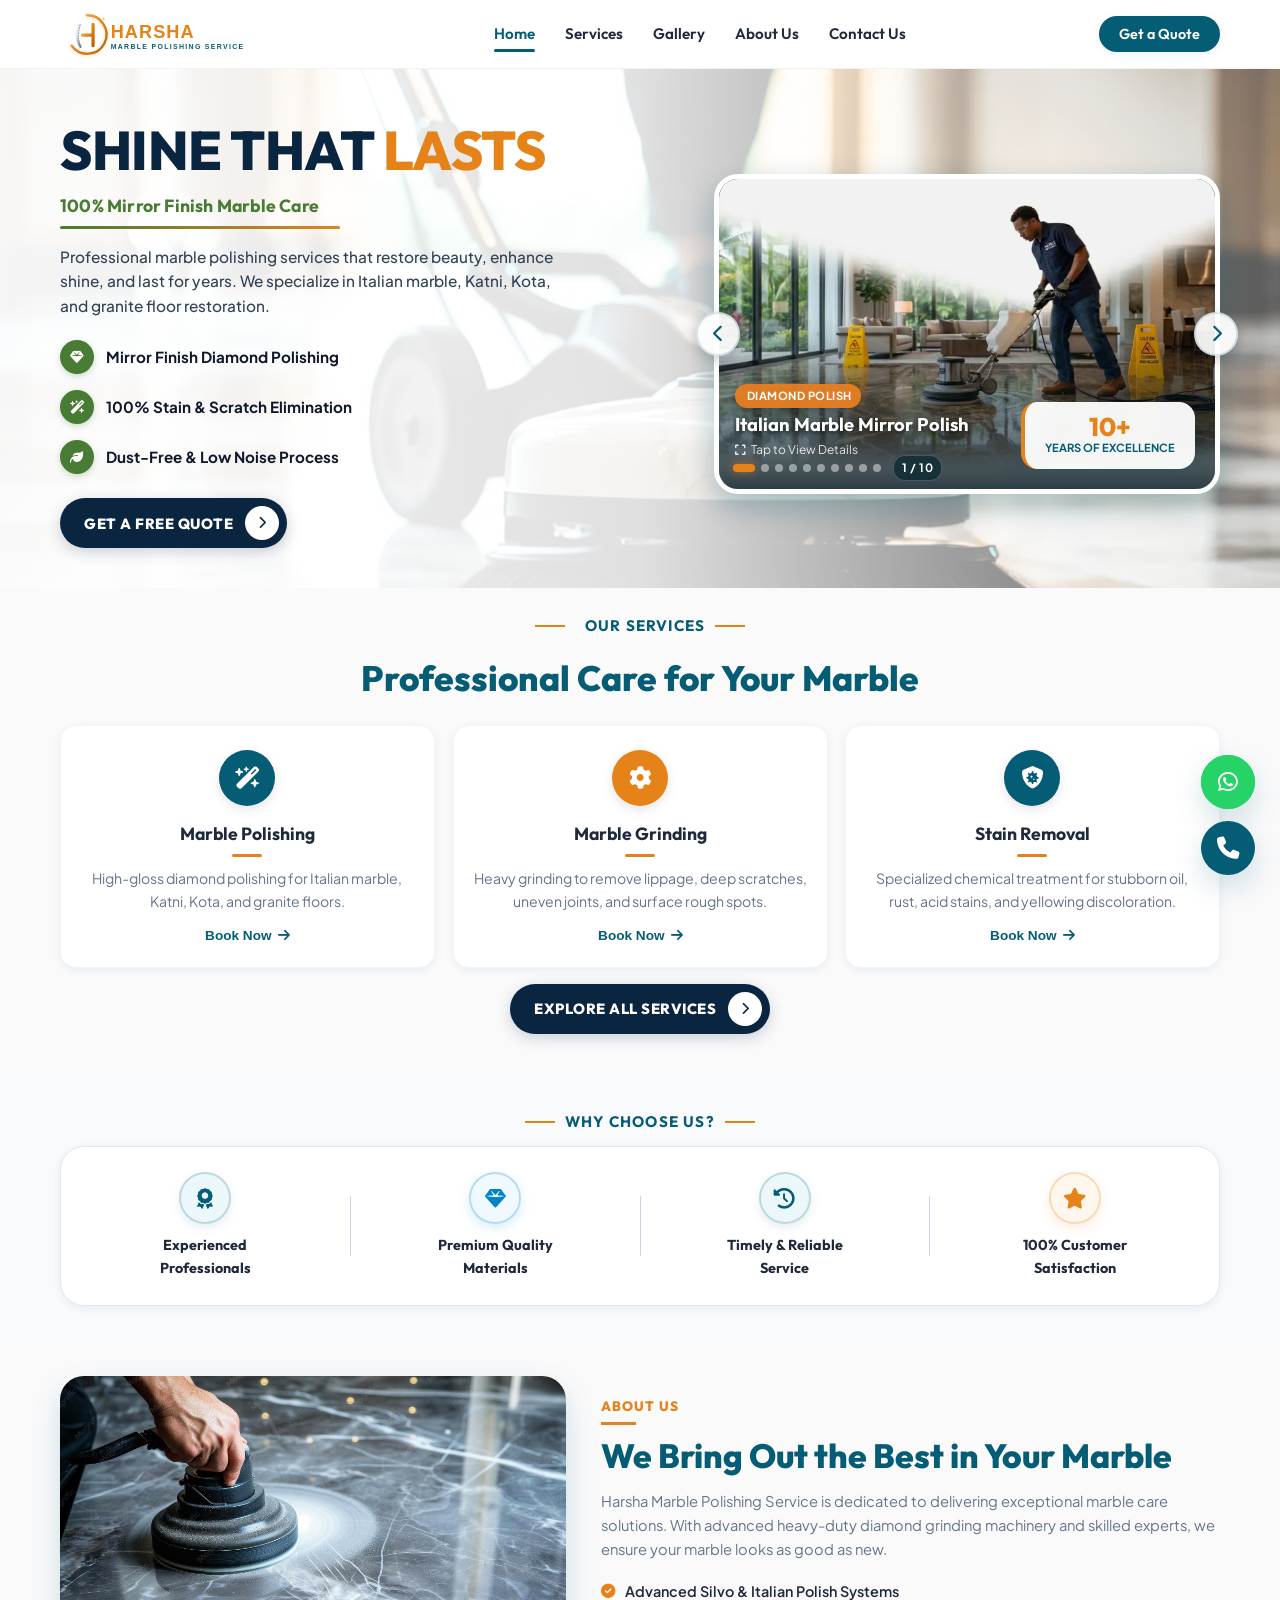
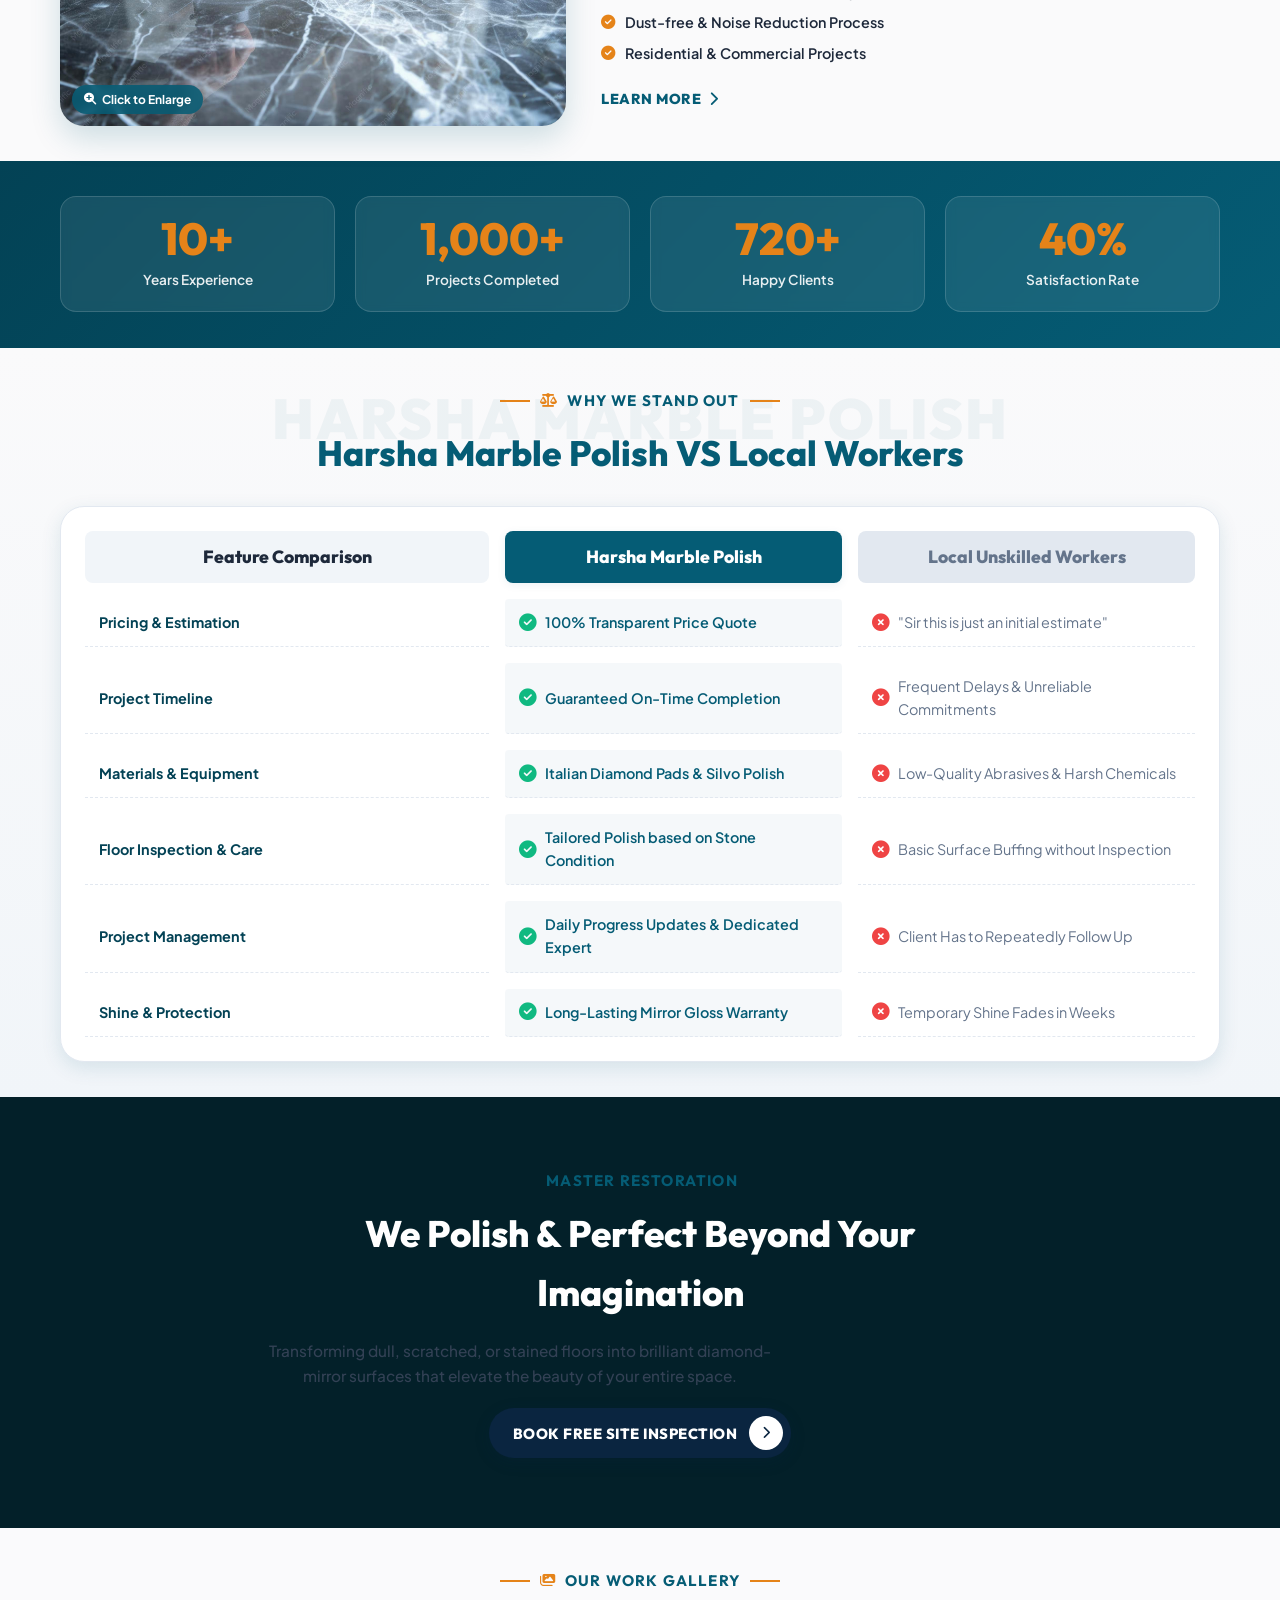
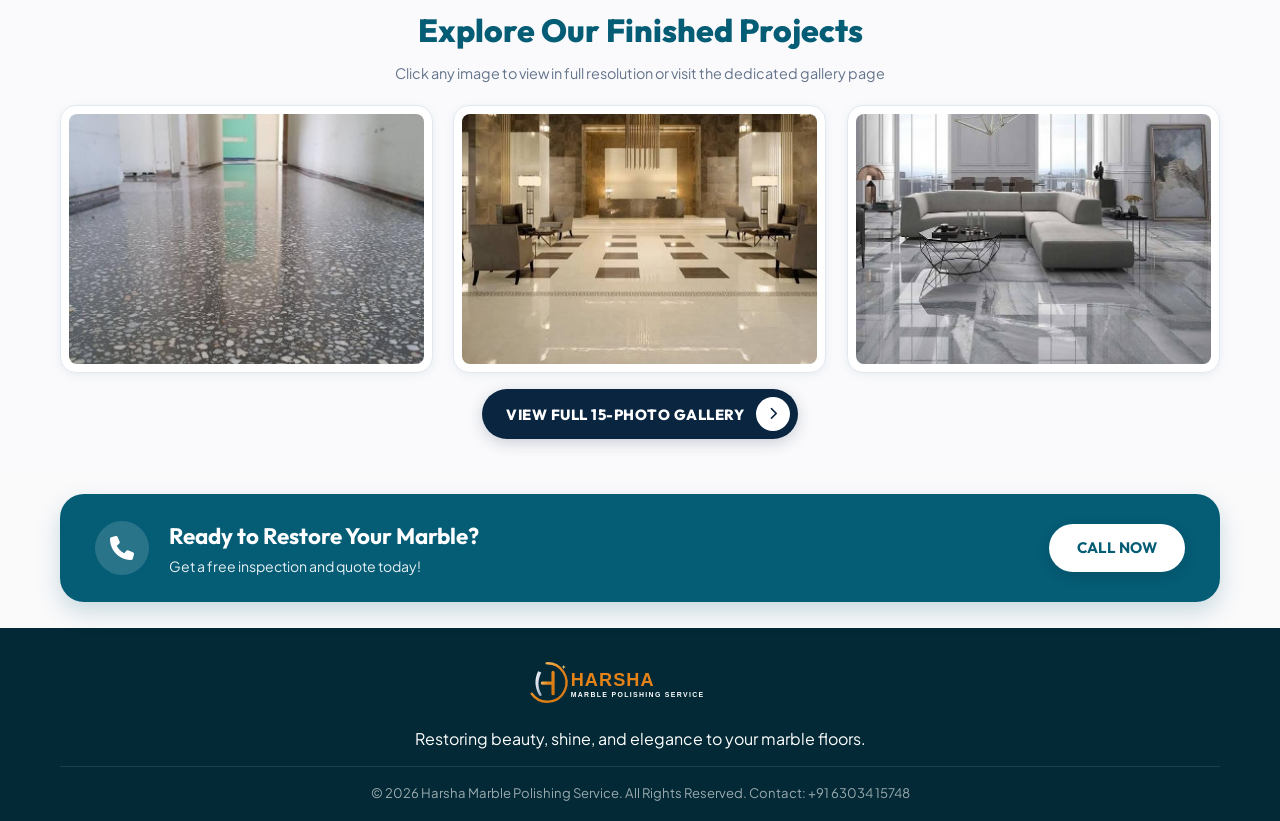
==== index.html @ c113c6cb "Update hero section background with bright luxury marble interior without dark shadows and push mobi" ====
<!DOCTYPE html>
<html lang="en">
<head>
    <meta charset="UTF-8">
    <meta name="viewport" content="width=device-width, initial-scale=1.0">
    <title>Harsha Marble Polishing Service | Premium Floor Restoration</title>
    <meta name="description" content="Professional marble polishing, grinding, stain removal, and floor restoration services. Restore beauty, enhance shine, and last for years. Call +91 63034 15748.">
    
    <!-- Google Fonts -->
    <link rel="preconnect" href="https://fonts.googleapis.com">
    <link rel="preconnect" href="https://fonts.gstatic.com" crossorigin>
    <link href="https://fonts.googleapis.com/css2?family=Outfit:wght@300;400;500;600;700;800&family=Plus+Jakarta+Sans:wght@400;500;600;700&display=swap" rel="stylesheet">
    
    <!-- FontAwesome Icons -->
    <link rel="stylesheet" href="https://cdnjs.cloudflare.com/ajax/libs/font-awesome/6.4.0/css/all.min.css">
    
    <!-- Custom CSS -->
    <link rel="stylesheet" href="style.css">
</head>
<body>

    <!-- TOP HEADER WITH LOGO -->
    <header class="site-header" id="siteHeader">
        <div class="container header-container">
            <!-- Brand Logo -->
            <a href="index.html" class="brand-logo-img-wrapper">
                <img src="images/brand-logo.svg" alt="Harsha Marble Polishing Service Logo" class="header-logo-img">
            </a>

            <!-- Desktop Navigation -->
            <nav class="desktop-nav">
                <a href="index.html" class="nav-link active">Home</a>
                <a href="services.html" class="nav-link">Services</a>
                <a href="gallery.html" class="nav-link">Gallery</a>
                <a href="about.html" class="nav-link">About Us</a>
                <a href="contact.html" class="nav-link">Contact Us</a>
            </nav>

            <!-- Action / Mobile Toggle -->
            <div class="header-actions">
                <button class="btn btn-quote-nav" onclick="openQuoteModal()">Get a Quote</button>
                <button class="mobile-menu-toggle" id="mobileMenuBtn" aria-label="Toggle navigation menu">
                    <i class="fa-solid fa-bars"></i>
                </button>
            </div>
        </div>
    </header>

    <!-- MOBILE NAVIGATION OVERLAY -->
    <div class="mobile-nav-overlay" id="mobileNavOverlay">
        <div class="mobile-nav-content">
            <button class="close-mobile-nav" id="closeMobileNav">&times;</button>
            <div class="mobile-logo">
                <img src="images/brand-logo.svg" alt="Harsha Marble Logo" class="mobile-logo-img">
            </div>
            <div class="mobile-links">
                <a href="index.html" class="mobile-link active" onclick="closeMobileMenu()">Home</a>
                <a href="services.html" class="mobile-link" onclick="closeMobileMenu()">Services</a>
                <a href="gallery.html" class="mobile-link" onclick="closeMobileMenu()">Gallery</a>
                <a href="about.html" class="mobile-link" onclick="closeMobileMenu()">About Us</a>
                <a href="contact.html" class="mobile-link" onclick="closeMobileMenu()">Contact Us</a>
            </div>
            <a href="tel:6303415748" class="btn btn-primary btn-block mt-4">
                <i class="fa-solid fa-phone"></i> Call +91 63034 15748
            </a>
        </div>
    </div>

    <!-- MAIN CONTENT -->
    <main>
        <!-- HERO SECTION WITH LUXURY BRIGHT MARBLE INTERIOR BACKGROUND -->
        <section class="hero-section" id="home">
            <div class="container hero-container">
                <div class="hero-content reveal-left">
                    <h1 class="hero-title">
                        <span class="hero-title-navy">SHINE THAT</span> <span class="text-highlight">LASTS</span>
                    </h1>
                    <div class="hero-subtitle-wrapper">
                        <span class="hero-subtitle-green">100% Mirror Finish Marble Care</span>
                        <div class="subtitle-line-green"></div>
                    </div>
                    <p class="hero-description">
                        Professional marble polishing services that restore beauty, enhance shine, and last for years. We specialize in Italian marble, Katni, Kota, and granite floor restoration.
                    </p>

                    <!-- Hero Feature Highlights with Green Circle Badges -->
                    <div class="hero-features-list">
                        <div class="hero-feature-item">
                            <div class="green-icon-badge">
                                <i class="fa-solid fa-gem"></i>
                            </div>
                            <span class="feature-text">Mirror Finish Diamond Polishing</span>
                        </div>
                        <div class="hero-feature-item">
                            <div class="green-icon-badge">
                                <i class="fa-solid fa-wand-magic-sparkles"></i>
                            </div>
                            <span class="feature-text">100% Stain & Scratch Elimination</span>
                        </div>
                        <div class="hero-feature-item">
                            <div class="green-icon-badge">
                                <i class="fa-solid fa-leaf"></i>
                            </div>
                            <span class="feature-text">Dust-Free & Low Noise Process</span>
                        </div>
                    </div>

                    <div class="hero-cta-wrapper mt-4">
                        <button class="btn btn-hero-quote" onclick="openQuoteModal()">
                            <span>GET A FREE QUOTE</span>
                            <div class="arrow-circle">
                                <i class="fa-solid fa-chevron-right"></i>
                            </div>
                        </button>
                    </div>
                </div>

                <div class="hero-visual reveal-right">
                    <div class="hero-slider-wrapper" id="heroSliderWrapper">
                        <!-- Side-to-Side Navigation Buttons -->
                        <button class="hero-slider-nav hero-slider-prev" id="heroPrevBtn" aria-label="Previous Slide">
                            <i class="fa-solid fa-chevron-left"></i>
                        </button>
                        <button class="hero-slider-nav hero-slider-next" id="heroNextBtn" aria-label="Next Slide">
                            <i class="fa-solid fa-chevron-right"></i>
                        </button>

                        <!-- Hero Slider Card Container -->
                        <div class="hero-slider-card animated-hero-card">
                            <div class="shine-sweep-overlay"></div>
                            
                            <div class="hero-slider-track" id="heroSliderTrack">
                                <!-- Slide 1 -->
                                <div class="hero-slide-item active" onclick="openHeroLightbox(0)">
                                    <img src="images/hero-technician-hd.png" alt="Italian Marble Polishing Masterclass" class="hero-slide-img">
                                    <div class="hero-slide-overlay">
                                        <span class="hero-slide-tag"><i class="fa-solid fa-sparkles"></i> Diamond Polish</span>
                                        <h4 class="hero-slide-title">Italian Marble Mirror Polish</h4>
                                        <div class="zoom-hint-badge"><i class="fa-solid fa-expand"></i> Tap to View Details</div>
                                    </div>
                                </div>
                                <!-- Slide 2 -->
                                <div class="hero-slide-item" onclick="openHeroLightbox(1)">
                                    <img src="images/gallery-1.png" alt="Mirror Finish Italian Marble Floor" class="hero-slide-img">
                                    <div class="hero-slide-overlay">
                                        <span class="hero-slide-tag"><i class="fa-solid fa-gem"></i> Mirror Shine</span>
                                        <h4 class="hero-slide-title">High Gloss Living Room Marble</h4>
                                        <div class="zoom-hint-badge"><i class="fa-solid fa-expand"></i> Tap to View Details</div>
                                    </div>
                                </div>
                                <!-- Slide 3 -->
                                <div class="hero-slide-item" onclick="openHeroLightbox(2)">
                                    <img src="images/gallery-2.png" alt="Living Room Marble Gloss Restoration" class="hero-slide-img">
                                    <div class="hero-slide-overlay">
                                        <span class="hero-slide-tag"><i class="fa-solid fa-star"></i> Floor Care</span>
                                        <h4 class="hero-slide-title">Premium Katni Floor Restoration</h4>
                                        <div class="zoom-hint-badge"><i class="fa-solid fa-expand"></i> Tap to View Details</div>
                                    </div>
                                </div>
                                <!-- Slide 4 -->
                                <div class="hero-slide-item" onclick="openHeroLightbox(3)">
                                    <img src="images/gallery-3.png" alt="Staircase Marble Polishing" class="hero-slide-img">
                                    <div class="hero-slide-overlay">
                                        <span class="hero-slide-tag"><i class="fa-solid fa-stairs"></i> Steps & Stairs</span>
                                        <h4 class="hero-slide-title">Precision Staircase Polishing</h4>
                                        <div class="zoom-hint-badge"><i class="fa-solid fa-expand"></i> Tap to View Details</div>
                                    </div>
                                </div>
                                <!-- Slide 5 -->
                                <div class="hero-slide-item" onclick="openHeroLightbox(4)">
                                    <img src="images/gallery-4.png" alt="Commercial Hall Floor Polishing" class="hero-slide-img">
                                    <div class="hero-slide-overlay">
                                        <span class="hero-slide-tag"><i class="fa-solid fa-building"></i> Commercial</span>
                                        <h4 class="hero-slide-title">Commercial Hall Gloss Finish</h4>
                                        <div class="zoom-hint-badge"><i class="fa-solid fa-expand"></i> Tap to View Details</div>
                                    </div>
                                </div>
                                <!-- Slide 6 -->
                                <div class="hero-slide-item" onclick="openHeroLightbox(5)">
                                    <img src="images/gallery-5.png" alt="Granite Gloss Restoration" class="hero-slide-img">
                                    <div class="hero-slide-overlay">
                                        <span class="hero-slide-tag"><i class="fa-solid fa-layer-group"></i> Granite Care</span>
                                        <h4 class="hero-slide-title">Granite Floor Diamond Buffing</h4>
                                        <div class="zoom-hint-badge"><i class="fa-solid fa-expand"></i> Tap to View Details</div>
                                    </div>
                                </div>
                                <!-- Slide 7 -->
                                <div class="hero-slide-item" onclick="openHeroLightbox(6)">
                                    <img src="images/gallery-6.png" alt="Diamond Polish Finish" class="hero-slide-img">
                                    <div class="hero-slide-overlay">
                                        <span class="hero-slide-tag"><i class="fa-solid fa-wand-magic-sparkles"></i> Deep Polish</span>
                                        <h4 class="hero-slide-title">Seamless Joint Grinding</h4>
                                        <div class="zoom-hint-badge"><i class="fa-solid fa-expand"></i> Tap to View Details</div>
                                    </div>
                                </div>
                                <!-- Slide 8 -->
                                <div class="hero-slide-item" onclick="openHeroLightbox(7)">
                                    <img src="images/gallery-7.png" alt="Villa Flooring Polish" class="hero-slide-img">
                                    <div class="hero-slide-overlay">
                                        <span class="hero-slide-tag"><i class="fa-solid fa-house-laptop"></i> Villa Project</span>
                                        <h4 class="hero-slide-title">Luxury Villa Marble Restoration</h4>
                                        <div class="zoom-hint-badge"><i class="fa-solid fa-expand"></i> Tap to View Details</div>
                                    </div>
                                </div>
                                <!-- Slide 9 -->
                                <div class="hero-slide-item" onclick="openHeroLightbox(8)">
                                    <img src="images/gallery-8.png" alt="Stain Elimination & Shield Coating" class="hero-slide-img">
                                    <div class="hero-slide-overlay">
                                        <span class="hero-slide-tag"><i class="fa-solid fa-shield-halved"></i> Protection</span>
                                        <h4 class="hero-slide-title">Stain Removal & Sealant Shield</h4>
                                        <div class="zoom-hint-badge"><i class="fa-solid fa-expand"></i> Tap to View Details</div>
                                    </div>
                                </div>
                                <!-- Slide 10 -->
                                <div class="hero-slide-item" onclick="openHeroLightbox(9)">
                                    <img src="images/gallery-9.png" alt="Kota Marble Restoration" class="hero-slide-img">
                                    <div class="hero-slide-overlay">
                                        <span class="hero-slide-tag"><i class="fa-solid fa-brush"></i> Floor Shine</span>
                                        <h4 class="hero-slide-title">Kota & Katni Surface Refinishing</h4>
                                        <div class="zoom-hint-badge"><i class="fa-solid fa-expand"></i> Tap to View Details</div>
                                    </div>
                                </div>
                            </div>

                            <!-- Experience Badge (Fixed Overlay) -->
                            <div class="experience-badge animated-badge">
                                <span class="badge-num">10+</span>
                                <span class="badge-txt">Years of Excellence</span>
                            </div>

                            <!-- Slider Footer Controls: Dots & Counter -->
                            <div class="hero-slider-controls">
                                <div class="hero-slider-dots" id="heroSliderDots"></div>
                                <div class="hero-slide-counter" id="heroSlideCounter">1 / 10</div>
                            </div>
                        </div>
                    </div>
                </div>
            </div>
        </section>

        <!-- OUR SERVICES PREVIEW -->
        <section class="services-section section-padding" id="services">
            <div class="container">
                <div class="section-header text-center reveal-up">
                    <div class="section-badge">
                        <span class="badge-line"></span>
                        <i class="fa-solid fa-sparkles accent-star"></i>
                        <span class="section-tag">OUR SERVICES</span>
                        <span class="badge-line"></span>
                    </div>
                    <h2 class="section-main-title">Professional Care for Your Marble</h2>
                </div>

                <div class="services-grid">
                    <!-- Service 1 -->
                    <div class="service-card reveal-up" data-delay="100">
                        <div class="service-icon-wrapper icon-teal">
                            <i class="fa-solid fa-wand-magic-sparkles"></i>
                        </div>
                        <h3 class="service-title">Marble Polishing</h3>
                        <div class="card-accent-line"></div>
                        <p class="service-desc">High-gloss diamond polishing for Italian marble, Katni, Kota, and granite floors.</p>
                        <button class="service-btn" onclick="openQuoteModal('Marble Polishing')">Book Now <i class="fa-solid fa-arrow-right"></i></button>
                    </div>

                    <!-- Service 2 -->
                    <div class="service-card reveal-up" data-delay="200">
                        <div class="service-icon-wrapper icon-orange">
                            <i class="fa-solid fa-gear"></i>
                        </div>
                        <h3 class="service-title">Marble Grinding</h3>
                        <div class="card-accent-line"></div>
                        <p class="service-desc">Heavy grinding to remove lippage, deep scratches, uneven joints, and surface rough spots.</p>
                        <button class="service-btn" onclick="openQuoteModal('Marble Grinding')">Book Now <i class="fa-solid fa-arrow-right"></i></button>
                    </div>

                    <!-- Service 3 -->
                    <div class="service-card reveal-up" data-delay="300">
                        <div class="service-icon-wrapper icon-teal">
                            <i class="fa-solid fa-shield-virus"></i>
                        </div>
                        <h3 class="service-title">Stain Removal</h3>
                        <div class="card-accent-line"></div>
                        <p class="service-desc">Specialized chemical treatment for stubborn oil, rust, acid stains, and yellowing discoloration.</p>
                        <button class="service-btn" onclick="openQuoteModal('Stain Removal')">Book Now <i class="fa-solid fa-arrow-right"></i></button>
                    </div>
                </div>

                <div class="text-center mt-4">
                    <a href="services.html" class="btn btn-hero-quote">
                        <span>EXPLORE ALL SERVICES</span>
                        <div class="arrow-circle"><i class="fa-solid fa-chevron-right"></i></div>
                    </a>
                </div>
            </div>
        </section>

        <!-- WHY CHOOSE US SECTION WITH ALL 3 SIDE DIVIDERS (image copy 25.png) -->
        <section class="why-choose-section section-padding bg-light">
            <div class="container">
                <div class="section-header text-center reveal-up">
                    <div class="section-badge">
                        <span class="badge-line"></span>
                        <span class="section-tag">WHY CHOOSE US?</span>
                        <span class="badge-line"></span>
                    </div>
                </div>

                <div class="why-choose-box reveal-up">
                    <div class="why-item">
                        <div class="why-icon icon-circle-teal">
                            <i class="fa-solid fa-award"></i>
                        </div>
                        <h4>Experienced Professionals</h4>
                    </div>
                    
                    <div class="why-divider"></div>

                    <div class="why-item">
                        <div class="why-icon icon-circle-blue">
                            <i class="fa-solid fa-gem"></i>
                        </div>
                        <h4>Premium Quality Materials</h4>
                    </div>

                    <div class="why-divider"></div>

                    <div class="why-item">
                        <div class="why-icon icon-circle-teal">
                            <i class="fa-solid fa-clock-rotate-left"></i>
                        </div>
                        <h4>Timely & Reliable Service</h4>
                    </div>

                    <div class="why-divider"></div>

                    <div class="why-item">
                        <div class="why-icon icon-circle-orange">
                            <i class="fa-solid fa-star"></i>
                        </div>
                        <h4>100% Customer Satisfaction</h4>
                    </div>
                </div>
            </div>
        </section>

        <!-- ABOUT US OVERVIEW WITH NEW HD POLISHING VISUAL (image copy 27.png) -->
        <section class="about-section section-padding" id="about">
            <div class="container about-container">
                <div class="about-image-col reveal-left">
                    <div class="about-img-frame interactive-pop-frame" onclick="openSingleImageModal('images/about-polishing-hd.jpg', 'Expert Marble Polishing Technician in Action')">
                        <img src="images/about-polishing-hd.jpg" alt="Expert Marble Polishing Technician" class="about-img zoom-hover-img">
                        <div class="frame-border"></div>
                        <div class="click-zoom-badge">
                            <i class="fa-solid fa-magnifying-glass-plus"></i> Click to Enlarge
                        </div>
                    </div>
                </div>

                <div class="about-content-col reveal-right">
                    <span class="sub-heading-orange">ABOUT US</span>
                    <div class="heading-underline"></div>
                    <h2 class="about-title">We Bring Out the Best in Your Marble</h2>
                    <p class="about-text">
                        Harsha Marble Polishing Service is dedicated to delivering exceptional marble care solutions. With advanced heavy-duty diamond grinding machinery and skilled experts, we ensure your marble looks as good as new.
                    </p>
                    <div class="about-highlights">
                        <div class="highlight-point">
                            <i class="fa-solid fa-circle-check"></i> Advanced Silvo & Italian Polish Systems
                        </div>
                        <div class="highlight-point">
                            <i class="fa-solid fa-circle-check"></i> Dust-free & Noise Reduction Process
                        </div>
                        <div class="highlight-point">
                            <i class="fa-solid fa-circle-check"></i> Residential & Commercial Projects
                        </div>
                    </div>
                    <a href="about.html" class="btn-learn-more">
                        LEARN MORE <i class="fa-solid fa-chevron-right"></i>
                    </a>
                </div>
            </div>
        </section>

        <!-- STATS & COUNTER SECTION -->
        <section class="stats-section section-padding">
            <div class="container">
                <div class="stats-grid">
                    <div class="stat-card reveal-up" data-delay="100">
                        <div class="stat-number-wrapper">
                            <span class="counter" data-target="10">0</span><span class="stat-plus">+</span>
                        </div>
                        <span class="stat-label">Years Experience</span>
                    </div>

                    <div class="stat-card reveal-up" data-delay="200">
                        <div class="stat-number-wrapper">
                            <span class="counter" data-target="2500">0</span><span class="stat-plus">+</span>
                        </div>
                        <span class="stat-label">Projects Completed</span>
                    </div>

                    <div class="stat-card reveal-up" data-delay="300">
                        <div class="stat-number-wrapper">
                            <span class="counter" data-target="1800">0</span><span class="stat-plus">+</span>
                        </div>
                        <span class="stat-label">Happy Clients</span>
                    </div>

                    <div class="stat-card reveal-up" data-delay="400">
                        <div class="stat-number-wrapper">
                            <span class="counter" data-target="100">0</span><span class="stat-percent">%</span>
                        </div>
                        <span class="stat-label">Satisfaction Rate</span>
                    </div>
                </div>
            </div>
        </section>

        <!-- COMPARISON MATRIX: HARSHA MARBLE POLISH VS OTHERS -->
        <section class="comparison-section section-padding">
            <div class="container">
                <div class="section-header text-center reveal-up section-header-relative">
                    <span class="heading-shadow-text">Harsha Marble Polish</span>
                    <div class="section-badge">
                        <span class="badge-line"></span>
                        <i class="fa-solid fa-scale-balanced accent-star"></i>
                        <span class="section-tag">WHY WE STAND OUT</span>
                        <span class="badge-line"></span>
                    </div>
                    <h2 class="section-main-title">Harsha Marble Polish VS Local Workers</h2>
                </div>

                <div class="comparison-grid reveal-zoom">
                    <!-- Column Headers -->
                    <div class="comparison-col-header col-header-features">Feature Comparison</div>
                    <div class="comparison-col-header col-header-harsha">Harsha Marble Polish</div>
                    <div class="comparison-col-header col-header-others">Local Unskilled Workers</div>

                    <!-- Row 1: Pricing -->
                    <div class="comparison-cell cell-feature">Pricing & Estimation</div>
                    <div class="comparison-cell cell-harsha"><i class="fa-solid fa-circle-check"></i> 100% Transparent Price Quote</div>
                    <div class="comparison-cell cell-others"><i class="fa-solid fa-circle-xmark"></i> "Sir this is just an initial estimate"</div>

                    <!-- Row 2: Delivery -->
                    <div class="comparison-cell cell-feature">Project Timeline</div>
                    <div class="comparison-cell cell-harsha"><i class="fa-solid fa-circle-check"></i> Guaranteed On-Time Completion</div>
                    <div class="comparison-cell cell-others"><i class="fa-solid fa-circle-xmark"></i> Frequent Delays & Unreliable Commitments</div>

                    <!-- Row 3: Tools & Materials -->
                    <div class="comparison-cell cell-feature">Materials & Equipment</div>
                    <div class="comparison-cell cell-harsha"><i class="fa-solid fa-circle-check"></i> Italian Diamond Pads & Silvo Polish</div>
                    <div class="comparison-cell cell-others"><i class="fa-solid fa-circle-xmark"></i> Low-Quality Abrasives & Harsh Chemicals</div>

                    <!-- Row 4: Process -->
                    <div class="comparison-cell cell-feature">Floor Inspection & Care</div>
                    <div class="comparison-cell cell-harsha"><i class="fa-solid fa-circle-check"></i> Tailored Polish based on Stone Condition</div>
                    <div class="comparison-cell cell-others"><i class="fa-solid fa-circle-xmark"></i> Basic Surface Buffing without Inspection</div>

                    <!-- Row 5: Communication -->
                    <div class="comparison-cell cell-feature">Project Management</div>
                    <div class="comparison-cell cell-harsha"><i class="fa-solid fa-circle-check"></i> Daily Progress Updates & Dedicated Expert</div>
                    <div class="comparison-cell cell-others"><i class="fa-solid fa-circle-xmark"></i> Client Has to Repeatedly Follow Up</div>

                    <!-- Row 6: Shine & Warranty -->
                    <div class="comparison-cell cell-feature">Shine & Protection</div>
                    <div class="comparison-cell cell-harsha"><i class="fa-solid fa-circle-check"></i> Long-Lasting Mirror Gloss Warranty</div>
                    <div class="comparison-cell cell-others"><i class="fa-solid fa-circle-xmark"></i> Temporary Shine Fades in Weeks</div>
                </div>
            </div>
        </section>

        <!-- AMBIENT VIDEO FEATURE SECTION -->
        <section class="video-feature-section">
            <div class="video-bg-overlay"></div>
            <div class="container video-content-box reveal-rubber">
                <div class="section-badge mb-3">
                    <span class="section-tag text-white"><i class="fa-solid fa-sparkles"></i> MASTER RESTORATION</span>
                </div>
                <h2>We Polish & Perfect Beyond Your Imagination</h2>
                <p class="hero-description text-white-80 mb-4">
                    Transforming dull, scratched, or stained floors into brilliant diamond-mirror surfaces that elevate the beauty of your entire space.
                </p>
                <button class="btn btn-hero-quote" onclick="openQuoteModal('Video Banner Special')">
                    <span>BOOK FREE SITE INSPECTION</span>
                    <div class="arrow-circle"><i class="fa-solid fa-chevron-right"></i></div>
                </button>
            </div>
        </section>

        <!-- GALLERY PREVIEW HIGHLIGHTS -->
        <section class="gallery-section section-padding" id="gallery">
            <div class="container">
                <div class="section-header text-center reveal-up">
                    <div class="section-badge">
                        <span class="badge-line"></span>
                        <i class="fa-solid fa-images accent-star"></i>
                        <span class="section-tag">OUR WORK GALLERY</span>
                        <span class="badge-line"></span>
                    </div>
                    <h2 class="gallery-main-title">Explore Our Finished Projects</h2>
                    <p class="gallery-subtitle">Click any image to view in full resolution or visit the dedicated gallery page</p>
                </div>

                <div class="gallery-grid">
                    <div class="gallery-item reveal-up" onclick="openLightbox(0)">
                        <div class="gallery-img-wrapper">
                            <img src="images/gallery-1.png" alt="Italian Marble Polish" loading="lazy">
                            <div class="gallery-overlay">
                                <div class="overlay-content">
                                    <i class="fa-solid fa-magnifying-glass-plus zoom-icon"></i>
                                    <span>Italian Marble Polish</span>
                                </div>
                            </div>
                        </div>
                    </div>

                    <div class="gallery-item reveal-up" onclick="openLightbox(1)">
                        <div class="gallery-img-wrapper">
                            <img src="images/gallery-2.png" alt="Mirror Finish Floor" loading="lazy">
                            <div class="gallery-overlay">
                                <div class="overlay-content">
                                    <i class="fa-solid fa-magnifying-glass-plus zoom-icon"></i>
                                    <span>Mirror Finish Floor</span>
                                </div>
                            </div>
                        </div>
                    </div>

                    <div class="gallery-item reveal-up" onclick="openLightbox(2)">
                        <div class="gallery-img-wrapper">
                            <img src="images/gallery-3.png" alt="Living Room Marble" loading="lazy">
                            <div class="gallery-overlay">
                                <div class="overlay-content">
                                    <i class="fa-solid fa-magnifying-glass-plus zoom-icon"></i>
                                    <span>Living Room Marble</span>
                                </div>
                            </div>
                        </div>
                    </div>
                </div>

                <div class="text-center mt-4">
                    <a href="gallery.html" class="btn btn-hero-quote">
                        <span>VIEW FULL 15-PHOTO GALLERY</span>
                        <div class="arrow-circle"><i class="fa-solid fa-chevron-right"></i></div>
                    </a>
                </div>
            </div>
        </section>

        <!-- CTA CALL BANNER -->
        <section class="cta-banner-section">
            <div class="container">
                <div class="cta-banner reveal-up">
                    <div class="cta-left">
                        <div class="phone-icon-circle">
                            <i class="fa-solid fa-phone"></i>
                        </div>
                        <div class="cta-text">
                            <h3>Ready to Restore Your Marble?</h3>
                            <p>Get a free inspection and quote today!</p>
                        </div>
                    </div>
                    <div class="cta-right">
                        <a href="tel:6303415748" class="btn btn-call-now">CALL NOW</a>
                    </div>
                </div>
            </div>
        </section>
    </main>

    <!-- FOOTER -->
    <footer class="site-footer">
        <div class="container footer-container">
            <div class="footer-brand">
                <img src="images/brand-logo-light.svg" alt="Harsha Marble Polishing Logo" class="footer-logo-img">
                <p>Restoring beauty, shine, and elegance to your marble floors.</p>
            </div>
            <div class="footer-copy">
                <p>&copy; 2026 Harsha Marble Polishing Service. All Rights Reserved. Contact: +91 63034 15748</p>
            </div>
        </div>
    </footer>

    <!-- STICKY MOBILE BOTTOM NAVIGATION BAR -->
    <nav class="mobile-bottom-bar">
        <a href="index.html" class="bottom-nav-item active">
            <i class="fa-solid fa-house"></i>
            <span>Home</span>
        </a>
        <a href="services.html" class="bottom-nav-item">
            <i class="fa-solid fa-border-all"></i>
            <span>Services</span>
        </a>
        <a href="tel:6303415748" class="bottom-nav-item call-action-circle" aria-label="Call Now">
            <div class="orange-phone-bubble">
                <i class="fa-solid fa-phone"></i>
            </div>
        </a>
        <a href="gallery.html" class="bottom-nav-item">
            <i class="fa-solid fa-image"></i>
            <span>Gallery</span>
        </a>
        <a href="contact.html" class="bottom-nav-item">
            <i class="fa-solid fa-user"></i>
            <span>Contact</span>
        </a>
    </nav>

    <!-- MODAL POPUP: GET A FREE QUOTE FORM -->
    <div class="modal-overlay" id="quoteModalOverlay" onclick="closeQuoteModalOnOverlay(event)">
        <div class="modal-card">
            <button class="modal-close-btn" onclick="closeQuoteModal()">&times;</button>
            <div class="modal-header">
                <img src="images/brand-logo.svg" alt="Harsha Marble Logo" class="modal-logo-img">
                <h3>Get A Free Quote</h3>
                <p>Fill in your details below and send directly to our expert via WhatsApp</p>
            </div>
            <form id="modalQuoteForm" onsubmit="handleModalFormSubmit(event)">
                <div class="form-group">
                    <label for="modalName">Name *</label>
                    <input type="text" id="modalName" class="form-input" placeholder="Your Name" required>
                </div>
                <div class="form-group">
                    <label for="modalPhone">Phone Number *</label>
                    <input type="tel" id="modalPhone" class="form-input" placeholder="10-Digit Mobile Number" pattern="[0-9]{10}" required>
                </div>
                <div class="form-group">
                    <label for="modalService">Service Required</label>
                    <select id="modalService" class="form-input">
                        <option value="Marble Polishing">Marble Polishing</option>
                        <option value="Marble Grinding">Marble Grinding</option>
                        <option value="Stain Removal">Stain Removal</option>
                        <option value="Marble Protection">Marble Protection</option>
                        <option value="Floor Restoration">Floor Restoration</option>
                    </select>
                </div>
                <div class="form-group">
                    <label for="modalLocation">Location</label>
                    <input type="text" id="modalLocation" class="form-input" placeholder="Your Location / Area">
                </div>
                <!-- Strict Submit Button -->
                <button type="submit" class="btn btn-form-submit">Submit</button>
            </form>
        </div>
    </div>

    <!-- LIGHTBOX MODAL FOR GALLERY & ABOUT IMAGE POPUP -->
    <div class="lightbox-overlay" id="lightboxOverlay" onclick="closeLightboxOnOverlay(event)">
        <div class="lightbox-modal">
            <button class="lightbox-close" onclick="closeLightbox()">&times;</button>
            <button class="lightbox-nav lightbox-prev" onclick="prevLightboxImage()"><i class="fa-solid fa-chevron-left"></i></button>
            <button class="lightbox-nav lightbox-next" onclick="nextLightboxImage()"><i class="fa-solid fa-chevron-right"></i></button>
            
            <div class="lightbox-image-container">
                <img src="" id="lightboxImg" alt="Gallery Image Full View">
            </div>
            <div class="lightbox-caption" id="lightboxCaption">
                <span id="lightboxTitle">Project Photo</span>
                <span id="lightboxCounter">1 / 15</span>
            </div>
        </div>
    </div>

    <!-- FLOATING QUICK ACTIONS (WHATSAPP & CALL) -->
    <div class="floating-actions-container">
        <a href="https://wa.me/916303415748?text=Hello%20Harsha%20Marble%20Polishing%20Service!%20I%20would%20like%20to%20enquire%20about%20your%20marble%20polishing%20services." target="_blank" class="floating-btn btn-whatsapp-pulse" aria-label="Chat on WhatsApp">
            <i class="fa-brands fa-whatsapp"></i>
            <div class="pulse-ring"></div>
        </a>
        <a href="tel:6303415748" class="floating-btn btn-call-pulse" aria-label="Call Now">
            <i class="fa-solid fa-phone"></i>
        </a>
    </div>

    <!-- Custom JS -->
    <script src="script.js"></script>
</body>
</html>
---- style.css ----
/* ==========================================================================
   HARSHA MARBLE POLISHING SERVICE - MASTER STYLESHEET
   ========================================================================== */

/* --- ROOT VARIABLES & COLOR PALETTE --- */
:root {
    --color-primary: #055C75;         /* Deep Teal / Navy Teal */
    --color-primary-dark: #034255;
    --color-primary-light: #0d7999;
    --color-accent: #E58319;          /* Gold / Bright Orange */
    --color-accent-hover: #c96e0f;
    --color-accent-light: #fff3e6;
    
    --color-text-main: #1E293B;       /* Slate Dark Gray */
    --color-text-muted: #64748B;      /* Slate Light Gray */
    --color-bg-light: #F8FAFC;        /* Light Gray Background */
    --color-white: #FFFFFF;
    
    --font-heading: 'Outfit', sans-serif;
    --font-body: 'Plus Jakarta Sans', sans-serif;
    
    --shadow-sm: 0 2px 8px rgba(5, 92, 117, 0.08);
    --shadow-md: 0 6px 20px rgba(5, 92, 117, 0.12);
    --shadow-lg: 0 12px 30px rgba(5, 92, 117, 0.18);
    --shadow-gold: 0 8px 24px rgba(229, 131, 25, 0.25);
    
    --radius-sm: 8px;
    --radius-md: 16px;
    --radius-lg: 24px;
    --radius-full: 9999px;

    --transition-fast: 0.2s ease;
    --transition-normal: 0.3s cubic-bezier(0.4, 0, 0.2, 1);
}

/* --- RESET & GLOBAL STYLES --- */
* {
    margin: 0;
    padding: 0;
    box-sizing: border-box;
}

html {
    scroll-behavior: smooth;
    font-size: 16px;
    overflow-x: hidden;
    width: 100%;
}

body {
    font-family: var(--font-body);
    color: var(--color-text-main);
    background-color: #FAFAFB;
    line-height: 1.6;
    overflow-x: hidden;
    width: 100%;
    max-width: 100vw;
    padding-bottom: 70px; /* Space for mobile bottom bar */
}

@media (min-width: 992px) {
    body {
        padding-bottom: 0;
    }
}

a {
    text-decoration: none;
    color: inherit;
    transition: var(--transition-fast);
}

img {
    max-width: 100%;
    height: auto;
    display: block;
}

.container {
    width: 100%;
    max-width: 1200px;
    margin: 0 auto;
    padding: 0 16px;
}

@media (min-width: 576px) {
    .container {
        padding: 0 20px;
    }
}

.section-padding {
    padding: 35px 0; /* Tight seamless flow between sections */
}

.bg-light {
    background-color: var(--color-bg-light);
}

.text-center {
    text-align: center;
}

.mt-3 { margin-top: 0.75rem; }
.mt-4 { margin-top: 1rem; }

.text-shadow-subtle {
    text-shadow: 0 2px 10px rgba(255, 255, 255, 0.8);
}

/* --- PAGE BANNER FOR SEPARATE PAGES --- */
.page-banner {
    padding: 30px 0 20px;
    border-bottom: 1px solid #E2E8F0;
    background: linear-gradient(180deg, #FFFFFF 0%, #F1F7F9 100%);
}

.page-title {
    font-family: var(--font-heading);
    font-size: 2.2rem;
    font-weight: 800;
    color: var(--color-primary);
    margin-bottom: 6px;
}

.page-subtitle {
    font-size: 1rem;
    color: var(--color-text-muted);
}

/* --- BUTTON SYSTEM --- */
.btn {
    display: inline-flex;
    align-items: center;
    justify-content: center;
    gap: 10px;
    font-family: var(--font-heading);
    font-weight: 600;
    border: none;
    cursor: pointer;
    border-radius: var(--radius-full);
    transition: var(--transition-normal);
}

.btn-quote-nav {
    background: var(--color-primary);
    color: var(--color-white);
    padding: 9px 20px;
    font-size: 0.9rem;
    box-shadow: var(--shadow-sm);
}

.btn-quote-nav:hover {
    background: var(--color-primary-dark);
    transform: translateY(-2px);
}

.btn-hero-quote {
    background: var(--color-primary);
    color: var(--color-white);
    padding: 8px 10px 8px 24px;
    font-size: 0.95rem;
    font-weight: 700;
    border-radius: var(--radius-full);
    box-shadow: var(--shadow-md);
    letter-spacing: 0.5px;
}

.btn-hero-quote:hover {
    background: var(--color-primary-dark);
    transform: translateY(-2px);
    box-shadow: var(--shadow-lg);
}

.arrow-circle {
    width: 36px;
    height: 36px;
    background: var(--color-white);
    color: var(--color-primary);
    border-radius: 50%;
    display: flex;
    align-items: center;
    justify-content: center;
    font-size: 0.85rem;
    transition: var(--transition-fast);
}

.btn-hero-quote:hover .arrow-circle {
    transform: translateX(3px);
}

.btn-call-now {
    background: var(--color-white);
    color: var(--color-primary);
    padding: 12px 28px;
    font-size: 0.95rem;
    font-weight: 700;
    border-radius: var(--radius-full);
    box-shadow: 0 4px 15px rgba(0,0,0,0.1);
}

.btn-call-now:hover {
    background: #f0f8fa;
    transform: scale(1.04);
}

.btn-form-submit {
    width: 100%;
    background: var(--color-accent);
    color: var(--color-white);
    padding: 13px 20px;
    font-size: 1.05rem;
    font-weight: 700;
    border-radius: var(--radius-md);
    box-shadow: var(--shadow-gold);
    margin-top: 10px;
}

.btn-form-submit:hover {
    background: var(--color-accent-hover);
    transform: translateY(-2px);
}

/* --- BRAND LOGO STYLING --- */
.brand-logo-img-wrapper {
    display: inline-flex;
    align-items: center;
}

.header-logo-img {
    height: 44px;
    width: auto;
    display: block;
    object-fit: contain;
}

@media (min-width: 768px) {
    .header-logo-img {
        height: 48px;
    }
}

.mobile-logo-img {
    height: 40px;
    width: auto;
    display: block;
}

.footer-logo-img {
    height: 48px;
    width: auto;
    display: block;
    margin-bottom: 12px;
}

.modal-logo-img {
    height: 40px;
    width: auto;
    display: block;
    margin: 0 auto 12px;
}

/* --- HEADER / NAVIGATION --- */
.site-header {
    position: sticky;
    top: 0;
    left: 0;
    width: 100%;
    background: rgba(255, 255, 255, 0.98);
    backdrop-filter: blur(12px);
    z-index: 1000;
    border-bottom: 1px solid rgba(0, 0, 0, 0.05);
    padding: 10px 0;
    transition: var(--transition-normal);
}

.header-container {
    display: flex;
    align-items: center;
    justify-content: space-between;
}

.desktop-nav {
    display: none;
    align-items: center;
    gap: 30px;
}

@media (min-width: 992px) {
    .desktop-nav {
        display: flex;
    }
}

.nav-link {
    font-family: var(--font-heading);
    font-weight: 600;
    font-size: 0.95rem;
    color: var(--color-text-main);
    position: relative;
    padding: 6px 0;
}

.nav-link.active, .nav-link:hover {
    color: var(--color-primary);
}

.nav-link.active::after {
    content: '';
    position: absolute;
    bottom: 0;
    left: 0;
    width: 100%;
    height: 3px;
    background: var(--color-primary);
    border-radius: 2px;
}

.header-actions {
    display: flex;
    align-items: center;
    gap: 12px;
}

.mobile-menu-toggle {
    display: flex;
    align-items: center;
    justify-content: center;
    background: none;
    border: none;
    font-size: 1.4rem;
    color: var(--color-primary);
    cursor: pointer;
    padding: 5px;
}

@media (min-width: 992px) {
    .mobile-menu-toggle {
        display: none;
    }
}

/* --- MOBILE NAV OVERLAY --- */
.mobile-nav-overlay {
    position: fixed;
    top: 0;
    left: 0;
    width: 100%;
    height: 100%;
    background: rgba(0, 0, 0, 0.5);
    z-index: 2000;
    opacity: 0;
    visibility: hidden;
    transition: var(--transition-normal);
}

.mobile-nav-overlay.open {
    opacity: 1;
    visibility: visible;
}

.mobile-nav-content {
    position: absolute;
    top: 0;
    right: 0;
    width: 85%;
    max-width: 320px;
    height: 100%;
    background: var(--color-white);
    padding: 25px 20px;
    display: flex;
    flex-direction: column;
    box-shadow: -5px 0 25px rgba(0,0,0,0.2);
    transform: translateX(100%);
    transition: var(--transition-normal);
}

.mobile-nav-overlay.open .mobile-nav-content {
    transform: translateX(0);
}

.close-mobile-nav {
    align-self: flex-end;
    background: none;
    border: none;
    font-size: 1.8rem;
    color: var(--color-text-muted);
    cursor: pointer;
    margin-bottom: 15px;
}

.mobile-links {
    display: flex;
    flex-direction: column;
    gap: 18px;
    margin-top: 20px;
}

.mobile-link {
    font-family: var(--font-heading);
    font-size: 1.05rem;
    font-weight: 600;
    color: var(--color-text-main);
    border-bottom: 1px solid #F1F5F9;
    padding-bottom: 10px;
}

.mobile-link.active {
    color: var(--color-accent);
}

/* --- HERO SECTION WITH BRIGHT LUXURY MARBLE INTERIOR (NO DARK SHADOWS) --- */
.hero-section {
    position: relative;
    padding: 30px 0 25px;
    background: url('images/hero-bg-polishing.png') center top / cover no-repeat;
    overflow: hidden;
    color: #1E293B;
}

/* Subtle light white overlay to ensure crisp readability while maintaining a bright, light marble background */
.hero-section::before {
    content: '';
    position: absolute;
    inset: 0;
    background: linear-gradient(180deg, rgba(255, 255, 255, 0.94) 0%, rgba(255, 255, 255, 0.88) 55%, rgba(255, 255, 255, 0.65) 100%);
    pointer-events: none;
    z-index: 1;
}

.hero-container {
    position: relative;
    z-index: 2;
    display: grid;
    grid-template-columns: 1fr;
    gap: 25px;
    align-items: center;
}

@media (min-width: 992px) {
    .hero-section {
        padding: 50px 0 40px;
    }
    .hero-section::before {
        background: linear-gradient(90deg, rgba(255, 255, 255, 0.96) 0%, rgba(255, 255, 255, 0.88) 50%, rgba(255, 255, 255, 0.35) 100%);
    }
    .hero-container {
        grid-template-columns: 1.1fr 0.9fr;
        gap: 35px;
    }
}

.hero-content {
    background: transparent;
    backdrop-filter: none;
    -webkit-backdrop-filter: none;
    padding: 0;
    border-radius: 0;
    border: none;
    box-shadow: none;
}

.hero-title {
    font-family: var(--font-heading);
    font-size: 2.1rem;
    font-weight: 800;
    color: #0A2540;
    line-height: 1.15;
    margin-bottom: 10px;
    text-shadow: none;
    letter-spacing: -0.5px;
}

.hero-title-navy {
    color: #0A2540; /* Dark Navy Blue */
}

@media (max-width: 576px) {
    .hero-title {
        font-size: 1.85rem;
    }
}

@media (max-width: 380px) {
    .hero-title {
        font-size: 1.65rem;
    }
}

@media (min-width: 768px) {
    .hero-title {
        font-size: 3.4rem;
    }
}

.text-highlight {
    color: #E58319; /* Vibrant Orange */
    display: inline-block;
    text-shadow: none;
}

/* Green Subtitle & Underline Line */
.hero-subtitle-wrapper {
    margin-bottom: 16px;
}

.hero-subtitle-green {
    font-family: var(--font-heading);
    font-size: 1.1rem;
    font-weight: 700;
    color: #487B34; /* Rich Green as in screenshot */
    display: block;
    margin-bottom: 6px;
    letter-spacing: 0.2px;
}

.subtitle-line-green {
    width: 100%;
    max-width: 280px;
    height: 3px;
    background: linear-gradient(90deg, #487B34 0%, #E58319 100%);
    border-radius: 2px;
}

.hero-description {
    font-size: 0.96rem;
    color: #334155; /* Slate dark gray */
    max-width: 520px;
    margin-bottom: 20px;
    line-height: 1.6;
    font-weight: 500;
    text-shadow: none;
}

/* Green Circular Badges Feature List */
.hero-features-list {
    display: flex;
    flex-direction: column;
    gap: 12px;
    margin-bottom: 22px;
}

.hero-feature-item {
    display: inline-flex;
    align-items: center;
    gap: 12px;
    font-weight: 700;
    font-size: 0.95rem;
    color: #0F172A;
    background: transparent;
    padding: 2px 0;
    border-radius: 0;
    border: none;
    box-shadow: none;
    width: fit-content;
    max-width: 100%;
}

.green-icon-badge {
    width: 34px;
    height: 34px;
    min-width: 34px;
    background: #487B34; /* Green circle icon badge */
    color: #FFFFFF;
    border-radius: 50%;
    display: flex;
    align-items: center;
    justify-content: center;
    font-size: 0.85rem;
    box-shadow: 0 2px 6px rgba(72, 123, 52, 0.25);
}

.feature-text {
    color: #0F172A;
    font-weight: 700;
    font-size: 0.95rem;
}

.btn-hero-quote {
    background: #0A2540; /* Dark Navy Blue */
    color: #FFFFFF;
    padding: 8px 8px 8px 24px;
    font-size: 0.92rem;
    font-weight: 800;
    border-radius: 30px;
    box-shadow: 0 4px 15px rgba(10, 37, 64, 0.2);
    letter-spacing: 0.5px;
    display: inline-flex;
    align-items: center;
    gap: 12px;
}

.btn-hero-quote:hover {
    background: #051627;
    transform: translateY(-2px);
    box-shadow: 0 6px 20px rgba(10, 37, 64, 0.3);
}

.btn-hero-quote .arrow-circle {
    width: 34px;
    height: 34px;
    background: #FFFFFF;
    color: #0A2540;
    border-radius: 50%;
    display: flex;
    align-items: center;
    justify-content: center;
    font-size: 0.8rem;
}

/* --- HERO SLIDER CAROUSEL SYSTEM --- */
.hero-slider-wrapper {
    position: relative;
    width: 100%;
    max-width: 580px;
    margin: 0 auto;
}

.hero-slider-card {
    position: relative;
    width: 100%;
    border-radius: var(--radius-lg);
    overflow: hidden;
    box-shadow: var(--shadow-lg), 0 12px 35px rgba(10, 77, 92, 0.15);
    border: 5px solid var(--color-white);
    background: #0B252C;
}

@media (max-width: 767px) {
    .hero-slider-card {
        border-width: 3px;
        border-radius: var(--radius-md);
    }
}

.hero-slider-track {
    display: flex;
    width: 100%;
    transition: transform 0.5s cubic-bezier(0.25, 1, 0.5, 1);
    cursor: pointer;
}

.hero-slide-item {
    min-width: 100%;
    position: relative;
    aspect-ratio: 16 / 10;
    overflow: hidden;
    background: #071B20;
    user-select: none;
}

.hero-slide-img {
    width: 100%;
    height: 100%;
    object-fit: cover;
    display: block;
    transition: transform 0.6s ease;
}

.hero-slide-item:hover .hero-slide-img {
    transform: scale(1.05);
}

.hero-slide-overlay {
    position: absolute;
    inset: 0;
    background: linear-gradient(180deg, rgba(0,0,0,0) 45%, rgba(4, 22, 30, 0.82) 100%);
    display: flex;
    flex-direction: column;
    justify-content: flex-end;
    padding: 14px 16px 30px 16px;
    color: #FFFFFF;
    transition: background 0.3s ease;
    z-index: 2;
}

@media (max-width: 767px) {
    .hero-slide-overlay {
        padding: 10px 12px 28px 12px;
    }
}

.hero-slide-tag {
    align-self: flex-start;
    background: rgba(230, 126, 34, 0.95);
    color: #FFFFFF;
    font-size: 0.7rem;
    font-weight: 700;
    padding: 3px 9px;
    border-radius: 20px;
    text-transform: uppercase;
    letter-spacing: 0.5px;
    margin-bottom: 5px;
    box-shadow: 0 2px 8px rgba(0,0,0,0.3);
}

@media (max-width: 576px) {
    .hero-slide-tag {
        font-size: 0.6rem;
        padding: 2px 7px;
        margin-bottom: 3px;
    }
}

.hero-slide-title {
    font-family: var(--font-heading);
    font-size: 1.15rem;
    font-weight: 700;
    color: #FFFFFF;
    margin: 0 0 4px 0;
    text-shadow: 0 2px 5px rgba(0,0,0,0.7);
    line-height: 1.25;
    white-space: normal;
    word-break: break-word;
}

@media (max-width: 576px) {
    .hero-slide-title {
        font-size: 0.92rem;
        margin-bottom: 2px;
    }
}

.zoom-hint-badge {
    font-size: 0.75rem;
    color: rgba(255, 255, 255, 0.9);
    display: inline-flex;
    align-items: center;
    gap: 5px;
    opacity: 0.95;
    transition: opacity 0.3s ease;
}

@media (max-width: 576px) {
    .zoom-hint-badge {
        font-size: 0.68rem;
    }
}

.hero-slide-item:hover .zoom-hint-badge {
    opacity: 1;
    color: var(--color-accent);
}

/* SIDE-TO-SIDE NAVIGATION BUTTONS */
.hero-slider-nav {
    position: absolute;
    top: 50%;
    transform: translateY(-50%);
    z-index: 10;
    width: 44px;
    height: 44px;
    border-radius: 50%;
    background: rgba(255, 255, 255, 0.92);
    color: var(--color-primary);
    border: 2px solid rgba(10, 77, 92, 0.15);
    display: flex;
    align-items: center;
    justify-content: center;
    font-size: 1.1rem;
    cursor: pointer;
    box-shadow: 0 4px 15px rgba(0, 0, 0, 0.2);
    transition: all 0.25s cubic-bezier(0.175, 0.885, 0.32, 1.275);
}

.hero-slider-prev {
    left: -18px;
}

.hero-slider-next {
    right: -18px;
}

@media (max-width: 576px) {
    .hero-slider-nav {
        width: 36px;
        height: 36px;
        font-size: 0.9rem;
    }
    .hero-slider-prev {
        left: 4px;
    }
    .hero-slider-next {
        right: 4px;
    }
}

.hero-slider-nav:hover {
    background: var(--color-accent);
    color: #FFFFFF;
    border-color: var(--color-accent);
    transform: translateY(-50%) scale(1.12);
    box-shadow: 0 6px 20px rgba(230, 126, 34, 0.4);
}

.hero-slider-nav:active {
    transform: translateY(-50%) scale(0.95);
}

/* HERO SLIDER CONTROLS (DOTS & COUNTER) */
.hero-slider-controls {
    position: absolute;
    bottom: 8px;
    left: 14px;
    z-index: 5;
    display: flex;
    align-items: center;
    gap: 12px;
}

.hero-slider-dots {
    display: flex;
    gap: 6px;
    align-items: center;
}

.hero-dot {
    width: 8px;
    height: 8px;
    border-radius: 50%;
    background: rgba(255, 255, 255, 0.45);
    border: none;
    cursor: pointer;
    padding: 0;
    transition: all 0.3s ease;
}

.hero-dot.active {
    width: 22px;
    border-radius: 10px;
    background: var(--color-accent);
    box-shadow: 0 0 8px rgba(230, 126, 34, 0.6);
}

.hero-slide-counter {
    background: rgba(10, 40, 50, 0.75);
    backdrop-filter: blur(4px);
    color: #FFFFFF;
    font-size: 0.72rem;
    font-weight: 700;
    padding: 3px 8px;
    border-radius: 12px;
    border: 1px solid rgba(255, 255, 255, 0.2);
    letter-spacing: 0.5px;
}

/* HIDE SLIDE COUNTER (1/10) ON MOBILE VIEW AS REQUESTED */
@media (max-width: 767px) {
    .hero-slide-counter {
        display: none !important;
    }
}

/* ANIMATED HERO CARD EFFECTS */
.animated-hero-card {
    animation: floatHero 6s ease-in-out infinite;
}

@keyframes floatHero {
    0%, 100% { transform: translateY(0px); }
    50% { transform: translateY(-6px); }
}

.shine-sweep-overlay {
    position: absolute;
    top: 0;
    left: -100%;
    width: 60%;
    height: 100%;
    background: linear-gradient(90deg, transparent, rgba(255,255,255,0.4), transparent);
    transform: skewX(-25deg);
    animation: shineSweep 4s ease-in-out infinite;
    z-index: 2;
    pointer-events: none;
}

@keyframes shineSweep {
    0% { left: -100%; }
    30%, 100% { left: 180%; }
}

.hero-img {
    width: 100%;
    height: auto;
    object-fit: cover;
    transition: transform 0.8s ease;
}

.animated-hero-card:hover .hero-img {
    transform: scale(1.04);
}

.experience-badge {
    position: absolute;
    bottom: 12px;
    right: 12px;
    background: rgba(255, 255, 255, 0.95);
    backdrop-filter: blur(8px);
    padding: 8px 14px;
    border-radius: var(--radius-md);
    box-shadow: var(--shadow-md);
    display: flex;
    flex-direction: column;
    align-items: center;
    border-left: 3px solid var(--color-accent);
    z-index: 4;
}

/* MOBILE REPOSITIONING FOR EXPERIENCE BADGE TO PREVENT OVERLAPPING BOTTOM TEXT */
@media (max-width: 767px) {
    .experience-badge {
        top: 8px;
        right: 8px;
        bottom: auto;
        padding: 4px 8px;
        border-radius: 6px;
    }
}

@media (min-width: 768px) {
    .experience-badge {
        bottom: 20px;
        right: 20px;
        padding: 12px 20px;
        border-left-width: 4px;
    }
}

.animated-badge {
    animation: pulseBadge 3s ease-in-out infinite;
}

@keyframes pulseBadge {
    0%, 100% { transform: scale(1); box-shadow: var(--shadow-md); }
    50% { transform: scale(1.04); box-shadow: var(--shadow-gold); }
}

.badge-num {
    font-family: var(--font-heading);
    font-size: 1.3rem;
    font-weight: 800;
    color: var(--color-accent);
    line-height: 1;
}

@media (min-width: 768px) {
    .badge-num {
        font-size: 1.6rem;
    }
}

.badge-txt {
    font-size: 0.7rem;
    font-weight: 700;
    color: var(--color-primary);
    text-transform: uppercase;
}

/* --- SECTION HEADERS --- */
.section-badge {
    display: inline-flex;
    align-items: center;
    gap: 10px;
    margin-bottom: 12px;
}

.badge-line {
    width: 30px;
    height: 2px;
    background: var(--color-accent);
}

.accent-star {
    color: var(--color-accent);
    font-size: 0.85rem;
}

.section-tag {
    font-family: var(--font-heading);
    font-size: 0.95rem;
    font-weight: 700;
    color: var(--color-primary);
    letter-spacing: 1.2px;
}

.section-main-title {
    font-family: var(--font-heading);
    font-size: 1.7rem;
    font-weight: 800;
    color: var(--color-primary);
    margin-bottom: 18px;
}

@media (min-width: 768px) {
    .section-main-title {
        font-size: 2.2rem;
    }
}

/* --- SERVICES SECTION --- */
.services-section {
    padding-top: 20px;
}

.services-grid {
    display: grid;
    grid-template-columns: repeat(1, 1fr);
    gap: 18px;
}

@media (min-width: 640px) {
    .services-grid {
        grid-template-columns: repeat(2, 1fr);
    }
}

@media (min-width: 1024px) {
    .services-grid {
        grid-template-columns: repeat(3, 1fr);
    }
}

.service-card {
    background: var(--color-white);
    border-radius: var(--radius-md);
    padding: 24px 18px;
    text-align: center;
    box-shadow: var(--shadow-sm);
    border: 1px solid #F1F5F9;
    display: flex;
    flex-direction: column;
    align-items: center;
    transition: var(--transition-normal);
    position: relative;
}

.service-card:hover {
    transform: translateY(-6px);
    box-shadow: var(--shadow-md);
    border-color: rgba(5, 92, 117, 0.15);
}

.service-icon-wrapper {
    width: 56px;
    height: 56px;
    border-radius: 50%;
    display: flex;
    align-items: center;
    justify-content: center;
    font-size: 1.4rem;
    color: var(--color-white);
    margin-bottom: 14px;
    box-shadow: 0 4px 12px rgba(0,0,0,0.1);
}

.icon-teal { background: var(--color-primary); }
.icon-orange { background: var(--color-accent); }

.service-title {
    font-family: var(--font-heading);
    font-size: 1.1rem;
    font-weight: 700;
    color: var(--color-text-main);
    margin-bottom: 6px;
}

.card-accent-line {
    width: 30px;
    height: 3px;
    background: var(--color-accent);
    border-radius: 2px;
    margin-bottom: 10px;
}

.service-desc {
    font-size: 0.88rem;
    color: var(--color-text-muted);
    margin-bottom: 16px;
    flex-grow: 1;
}

.service-btn {
    background: none;
    border: none;
    color: var(--color-primary);
    font-weight: 700;
    font-size: 0.85rem;
    cursor: pointer;
    display: flex;
    align-items: center;
    gap: 6px;
    transition: var(--transition-fast);
}

.service-card:hover .service-btn {
    color: var(--color-accent);
}

/* --- WHY CHOOSE US WITH ALL 3 SIDE DIVIDERS --- */
.why-choose-box {
    background: var(--color-white);
    border-radius: var(--radius-md);
    padding: 25px 18px;
    box-shadow: var(--shadow-sm);
    border: 1px solid #E2E8F0;
    display: grid;
    grid-template-columns: repeat(1, 1fr);
    gap: 20px;
}

@media (min-width: 768px) {
    .why-choose-box {
        grid-template-columns: 1fr auto 1fr auto 1fr auto 1fr;
        padding: 25px 20px;
        border-radius: var(--radius-lg);
        align-items: center;
    }
}

.why-item {
    display: flex;
    flex-direction: column;
    align-items: center;
    text-align: center;
}

.why-icon {
    width: 52px;
    height: 52px;
    border-radius: 50%;
    display: flex;
    align-items: center;
    justify-content: center;
    font-size: 1.3rem;
    margin-bottom: 10px;
    transition: var(--transition-fast);
}

.icon-circle-teal {
    background: #EBF7FA;
    color: var(--color-primary);
    border: 2px solid rgba(5, 92, 117, 0.2);
    box-shadow: 0 4px 10px rgba(5, 92, 117, 0.1);
}

.icon-circle-blue {
    background: #F0F9FF;
    color: #0284C7;
    border: 2px solid rgba(2, 132, 199, 0.25);
    box-shadow: 0 4px 12px rgba(2, 132, 199, 0.15);
}

.icon-circle-orange {
    background: #FFF7ED;
    color: var(--color-accent);
    border: 2px solid rgba(229, 131, 25, 0.25);
    box-shadow: 0 4px 12px rgba(229, 131, 25, 0.15);
}

.why-item:hover .why-icon {
    transform: scale(1.1);
}

.why-item h4 {
    font-family: var(--font-heading);
    font-size: 0.9rem;
    font-weight: 700;
    color: var(--color-text-main);
    max-width: 160px;
}

.why-divider {
    display: none;
}

@media (min-width: 768px) {
    .why-divider {
        display: block;
        width: 1px;
        background: #CBD5E1;
        height: 60px;
        align-self: center;
    }
}

/* --- ABOUT SECTION & INTERACTIVE ZOOM PHOTO --- */
.about-container {
    display: grid;
    grid-template-columns: 1fr;
    gap: 25px;
    align-items: center;
}

@media (min-width: 992px) {
    .about-container {
        grid-template-columns: 0.9fr 1.1fr;
        gap: 35px;
    }
}

.about-img-frame {
    position: relative;
    border-radius: var(--radius-md);
    overflow: hidden;
    box-shadow: var(--shadow-lg);
}

@media (min-width: 768px) {
    .about-img-frame {
        border-radius: var(--radius-lg);
    }
}

.interactive-pop-frame {
    cursor: pointer;
}

.zoom-hover-img {
    transition: transform 0.6s ease;
}

.interactive-pop-frame:hover .zoom-hover-img {
    transform: scale(1.06);
}

.click-zoom-badge {
    position: absolute;
    bottom: 12px;
    left: 12px;
    background: rgba(5, 92, 117, 0.85);
    backdrop-filter: blur(4px);
    color: var(--color-white);
    padding: 5px 12px;
    border-radius: var(--radius-full);
    font-size: 0.75rem;
    font-weight: 700;
    display: flex;
    align-items: center;
    gap: 6px;
    transition: var(--transition-fast);
}

.interactive-pop-frame:hover .click-zoom-badge {
    background: var(--color-accent);
}

.about-img {
    width: 100%;
    height: 280px;
    object-fit: cover;
}

@media (min-width: 768px) {
    .about-img {
        height: 350px;
    }
}

.sub-heading-orange {
    font-family: var(--font-heading);
    font-size: 0.85rem;
    font-weight: 800;
    color: var(--color-accent);
    letter-spacing: 1px;
    text-transform: uppercase;
}

.heading-underline {
    width: 35px;
    height: 3px;
    background: var(--color-accent);
    margin: 4px 0 10px;
}

.about-title {
    font-family: var(--font-heading);
    font-size: 1.7rem;
    font-weight: 800;
    color: var(--color-primary);
    line-height: 1.25;
    margin-bottom: 12px;
}

@media (min-width: 768px) {
    .about-title {
        font-size: 2.1rem;
    }
}

.about-text {
    font-size: 0.92rem;
    color: var(--color-text-muted);
    line-height: 1.65;
    margin-bottom: 18px;
}

.about-highlights {
    display: flex;
    flex-direction: column;
    gap: 8px;
    margin-bottom: 20px;
}

.highlight-point {
    display: flex;
    align-items: center;
    gap: 10px;
    font-weight: 600;
    color: var(--color-text-main);
    font-size: 0.9rem;
}

.highlight-point i {
    color: var(--color-accent);
}

.btn-learn-more {
    display: inline-flex;
    align-items: center;
    gap: 8px;
    font-family: var(--font-heading);
    font-weight: 800;
    font-size: 0.9rem;
    color: var(--color-primary);
    text-transform: uppercase;
    letter-spacing: 0.5px;
}

.btn-learn-more:hover {
    color: var(--color-accent);
    transform: translateX(4px);
}

/* --- STATS SECTION --- */
.stats-section {
    background: linear-gradient(135deg, var(--color-primary-dark) 0%, var(--color-primary) 100%);
    color: var(--color-white);
}

.stats-grid {
    display: grid;
    grid-template-columns: repeat(2, 1fr);
    gap: 15px;
}

@media (min-width: 992px) {
    .stats-grid {
        grid-template-columns: repeat(4, 1fr);
        gap: 20px;
    }
}

.stat-card {
    text-align: center;
    background: rgba(255, 255, 255, 0.08);
    padding: 20px 12px;
    border-radius: var(--radius-md);
    backdrop-filter: blur(5px);
    border: 1px solid rgba(255, 255, 255, 0.15);
}

.stat-number-wrapper {
    font-family: var(--font-heading);
    font-size: 2.2rem;
    font-weight: 800;
    color: var(--color-accent);
    line-height: 1;
    margin-bottom: 4px;
}

@media (min-width: 768px) {
    .stat-number-wrapper {
        font-size: 2.8rem;
    }
}

.stat-label {
    font-size: 0.85rem;
    font-weight: 600;
    color: rgba(255, 255, 255, 0.9);
}

/* --- GALLERY SECTION (15 Separate Boxes) --- */
.gallery-section {
    background: #FAFAFC;
}

.gallery-main-title {
    font-family: var(--font-heading);
    font-size: 1.7rem;
    font-weight: 800;
    color: var(--color-primary);
    margin-bottom: 6px;
}

@media (min-width: 768px) {
    .gallery-main-title {
        font-size: 2rem;
    }
}

.gallery-subtitle {
    font-size: 0.9rem;
    color: var(--color-text-muted);
    margin-bottom: 20px;
}

.gallery-grid {
    display: grid;
    grid-template-columns: repeat(1, 1fr);
    gap: 16px;
}

@media (min-width: 576px) {
    .gallery-grid {
        grid-template-columns: repeat(2, 1fr);
    }
}

@media (min-width: 992px) {
    .gallery-grid {
        grid-template-columns: repeat(3, 1fr);
        gap: 20px;
    }
}

.gallery-item {
    background: var(--color-white);
    border-radius: var(--radius-md);
    padding: 8px;
    box-shadow: var(--shadow-sm);
    border: 1px solid #E2E8F0;
    cursor: pointer;
    transition: var(--transition-normal);
    height: 100%;
}

.gallery-item:hover {
    transform: translateY(-5px);
    box-shadow: var(--shadow-md);
    border-color: var(--color-accent);
}

.gallery-img-wrapper {
    position: relative;
    width: 100%;
    height: 220px;
    border-radius: var(--radius-sm);
    overflow: hidden;
    background: #F1F5F9;
}

@media (min-width: 768px) {
    .gallery-img-wrapper {
        height: 250px;
    }
}

.gallery-img-wrapper img {
    width: 100%;
    height: 100%;
    object-fit: cover;
    transition: transform 0.5s ease;
}

.gallery-item:hover .gallery-img-wrapper img {
    transform: scale(1.08);
}

.gallery-overlay {
    position: absolute;
    top: 0;
    left: 0;
    width: 100%;
    height: 100%;
    background: rgba(5, 92, 117, 0.75);
    display: flex;
    align-items: center;
    justify-content: center;
    opacity: 0;
    transition: var(--transition-normal);
}

.gallery-item:hover .gallery-overlay {
    opacity: 1;
}

.overlay-content {
    color: var(--color-white);
    text-align: center;
    display: flex;
    flex-direction: column;
    align-items: center;
    gap: 6px;
}

.zoom-icon {
    font-size: 1.8rem;
    color: var(--color-accent);
}

.overlay-content span {
    font-family: var(--font-heading);
    font-weight: 700;
    font-size: 0.95rem;
}

/* --- CTA BANNER --- */
.cta-banner-section {
    margin-top: 20px;
    margin-bottom: 25px;
    position: relative;
    z-index: 10;
}

.cta-banner {
    background: var(--color-primary);
    border-radius: var(--radius-md);
    padding: 22px 20px;
    display: flex;
    flex-direction: column;
    gap: 15px;
    align-items: center;
    justify-content: space-between;
    box-shadow: 0 10px 25px rgba(5, 92, 117, 0.2);
    text-align: center;
}

@media (min-width: 768px) {
    .cta-banner {
        flex-direction: row;
        border-radius: var(--radius-lg);
        padding: 25px 35px;
        text-align: left;
    }
}

.cta-left {
    display: flex;
    flex-direction: column;
    align-items: center;
    gap: 12px;
    color: var(--color-white);
}

@media (min-width: 768px) {
    .cta-left {
        flex-direction: row;
        gap: 20px;
    }
}

.phone-icon-circle {
    width: 48px;
    height: 48px;
    border-radius: 50%;
    background: rgba(255, 255, 255, 0.15);
    display: flex;
    align-items: center;
    justify-content: center;
    font-size: 1.3rem;
    color: var(--color-white);
    flex-shrink: 0;
}

@media (min-width: 768px) {
    .phone-icon-circle {
        width: 54px;
        height: 54px;
        font-size: 1.5rem;
    }
}

.cta-text h3 {
    font-family: var(--font-heading);
    font-size: 1.25rem;
    font-weight: 700;
}

@media (min-width: 768px) {
    .cta-text h3 {
        font-size: 1.4rem;
    }
}

.cta-text p {
    font-size: 0.88rem;
    opacity: 0.9;
}

/* --- CONTACT & FORM --- */
.contact-grid {
    display: grid;
    grid-template-columns: 1fr;
    gap: 25px;
}

@media (min-width: 992px) {
    .contact-grid {
        grid-template-columns: 1fr 1fr;
        gap: 35px;
    }
}

.contact-heading {
    font-family: var(--font-heading);
    font-size: 1.7rem;
    font-weight: 800;
    color: var(--color-primary);
    line-height: 1.2;
    margin: 8px 0 12px;
}

@media (min-width: 768px) {
    .contact-heading {
        font-size: 2.1rem;
    }
}

.contact-desc {
    color: var(--color-text-muted);
    font-size: 0.92rem;
    margin-bottom: 20px;
}

.info-list {
    display: flex;
    flex-direction: column;
    gap: 12px;
}

.info-card {
    display: flex;
    align-items: center;
    gap: 12px;
    background: var(--color-white);
    padding: 14px 16px;
    border-radius: var(--radius-md);
    box-shadow: var(--shadow-sm);
    border: 1px solid #E2E8F0;
}

.info-icon {
    width: 40px;
    height: 40px;
    border-radius: 50%;
    background: #F0F7FA;
    color: var(--color-primary);
    display: flex;
    align-items: center;
    justify-content: center;
    font-size: 1rem;
}

.info-details {
    display: flex;
    flex-direction: column;
}

.info-details span {
    font-size: 0.75rem;
    color: var(--color-text-muted);
    text-transform: uppercase;
    font-weight: 700;
}

.info-link, .info-details strong {
    font-size: 0.95rem;
    font-weight: 700;
    color: var(--color-text-main);
}

.info-link:hover {
    color: var(--color-accent);
}

.contact-form-wrapper {
    background: var(--color-white);
    padding: 22px 18px;
    border-radius: var(--radius-md);
    box-shadow: var(--shadow-md);
    border: 1px solid #E2E8F0;
}

@media (min-width: 768px) {
    .contact-form-wrapper {
        padding: 30px 25px;
        border-radius: var(--radius-lg);
    }
}

.form-title {
    font-family: var(--font-heading);
    font-size: 1.35rem;
    font-weight: 800;
    color: var(--color-primary);
    margin-bottom: 16px;
    border-bottom: 2px solid #F1F5F9;
    padding-bottom: 8px;
}

.form-group {
    margin-bottom: 14px;
}

.form-group label {
    display: block;
    font-size: 0.85rem;
    font-weight: 600;
    color: var(--color-text-main);
    margin-bottom: 4px;
}

.form-input {
    width: 100%;
    padding: 10px 14px;
    font-family: var(--font-body);
    font-size: 0.9rem;
    border: 1.5px solid #CBD5E1;
    border-radius: var(--radius-sm);
    outline: none;
    transition: var(--transition-fast);
}

.form-input:focus {
    border-color: var(--color-primary);
    box-shadow: 0 0 0 4px rgba(5, 92, 117, 0.1);
}

/* --- FOOTER --- */
.site-footer {
    background: #022935;
    color: var(--color-white);
    padding: 30px 0 18px;
    text-align: center;
    margin-top: 15px;
}

.footer-brand {
    display: flex;
    flex-direction: column;
    align-items: center;
    gap: 8px;
    margin-bottom: 15px;
}

.footer-copy {
    font-size: 0.82rem;
    color: rgba(255, 255, 255, 0.6);
    border-top: 1px solid rgba(255, 255, 255, 0.1);
    padding-top: 15px;
}

/* --- STICKY MOBILE BOTTOM NAVIGATION BAR --- */
.mobile-bottom-bar {
    position: fixed;
    bottom: 0;
    left: 0;
    width: 100%;
    height: 62px;
    background: var(--color-white);
    border-top: 1px solid #E2E8F0;
    display: flex;
    align-items: center;
    justify-content: space-around;
    z-index: 999;
    box-shadow: 0 -4px 15px rgba(0,0,0,0.06);
}

@media (min-width: 992px) {
    .mobile-bottom-bar {
        display: none;
    }
}

.bottom-nav-item {
    display: flex;
    flex-direction: column;
    align-items: center;
    justify-content: center;
    gap: 2px;
    color: var(--color-text-muted);
    font-size: 0.7rem;
    font-weight: 600;
    flex: 1;
}

.bottom-nav-item i {
    font-size: 1.15rem;
}

.bottom-nav-item.active {
    color: #487B34;
}

.call-action-circle {
    position: relative;
    top: -14px;
}

.orange-phone-bubble {
    width: 52px;
    height: 52px;
    background: #487B34;
    color: var(--color-white);
    border-radius: 50%;
    display: flex;
    align-items: center;
    justify-content: center;
    box-shadow: 0 6px 18px rgba(72, 123, 52, 0.4);
    border: 3px solid var(--color-white);
    font-size: 1.35rem;
}

/* --- MODAL POPUP: QUOTE FORM --- */
.modal-overlay {
    position: fixed;
    top: 0;
    left: 0;
    width: 100%;
    height: 100%;
    background: rgba(0, 0, 0, 0.6);
    backdrop-filter: blur(4px);
    z-index: 3000;
    display: flex;
    align-items: center;
    justify-content: center;
    padding: 16px;
    opacity: 0;
    visibility: hidden;
    transition: var(--transition-normal);
}

.modal-overlay.open {
    opacity: 1;
    visibility: visible;
}

.modal-card {
    background: var(--color-white);
    border-radius: var(--radius-md);
    padding: 24px 18px;
    width: 100%;
    max-width: 460px;
    position: relative;
    box-shadow: var(--shadow-lg);
    transform: scale(0.9);
    transition: var(--transition-normal);
}

@media (min-width: 576px) {
    .modal-card {
        border-radius: var(--radius-lg);
        padding: 30px;
    }
}

.modal-overlay.open .modal-card {
    transform: scale(1);
}

.modal-close-btn {
    position: absolute;
    top: 12px;
    right: 16px;
    background: none;
    border: none;
    font-size: 1.8rem;
    color: var(--color-text-muted);
    cursor: pointer;
}

.modal-header {
    text-align: center;
    margin-bottom: 16px;
}

.modal-header h3 {
    font-family: var(--font-heading);
    font-size: 1.35rem;
    font-weight: 800;
    color: var(--color-primary);
}

.modal-header p {
    font-size: 0.82rem;
    color: var(--color-text-muted);
}

/* --- LIGHTBOX MODAL --- */
.lightbox-overlay {
    position: fixed;
    top: 0;
    left: 0;
    width: 100%;
    height: 100%;
    background: rgba(0, 0, 0, 0.92);
    z-index: 4000;
    display: flex;
    align-items: center;
    justify-content: center;
    opacity: 0;
    visibility: hidden;
    transition: var(--transition-normal);
    padding: 16px;
}

.lightbox-overlay.open {
    opacity: 1;
    visibility: visible;
}

.lightbox-modal {
    position: relative;
    max-width: 95vw;
    max-height: 90vh;
    display: flex;
    flex-direction: column;
    align-items: center;
}

.lightbox-image-container {
    max-width: 100%;
    max-height: 80vh;
    overflow: hidden;
    border-radius: var(--radius-sm);
    box-shadow: 0 10px 40px rgba(0,0,0,0.5);
}

.lightbox-image-container img {
    max-width: 100%;
    max-height: 80vh;
    object-fit: contain;
}

.lightbox-close {
    position: absolute;
    top: -40px;
    right: 0;
    background: none;
    border: none;
    color: var(--color-white);
    font-size: 2.2rem;
    cursor: pointer;
}

.lightbox-nav {
    position: absolute;
    top: 50%;
    transform: translateY(-50%);
    background: rgba(255, 255, 255, 0.15);
    color: var(--color-white);
    border: none;
    width: 42px;
    height: 42px;
    border-radius: 50%;
    display: flex;
    align-items: center;
    justify-content: center;
    font-size: 1.2rem;
    cursor: pointer;
    transition: var(--transition-fast);
}

.lightbox-nav:hover {
    background: var(--color-accent);
}

.lightbox-prev { left: -50px; }
.lightbox-next { right: -50px; }

@media (max-width: 768px) {
    .lightbox-prev { left: 8px; }
    .lightbox-next { right: 8px; }
}

.lightbox-caption {
    margin-top: 12px;
    color: var(--color-white);
    display: flex;
    gap: 15px;
    font-family: var(--font-heading);
    font-size: 0.9rem;
    background: rgba(255,255,255,0.1);
    padding: 6px 16px;
    border-radius: var(--radius-full);
}

/* --- SCROLL REVEAL ANIMATIONS & KEYFRAMES --- */
.reveal-up, .reveal-left, .reveal-right, .reveal-zoom, .reveal-rubber {
    opacity: 0;
    transition: transform 0.7s cubic-bezier(0.16, 1, 0.3, 1), opacity 0.7s ease;
    will-change: transform, opacity;
}

.reveal-up { transform: translateY(30px); }
.reveal-left { transform: translateX(-30px); }
.reveal-right { transform: translateX(30px); }
.reveal-zoom { transform: scale(0.85); }
.reveal-rubber { transform: scale(0.9); }

.reveal-active {
    opacity: 1;
    transform: translate(0, 0) scale(1) !important;
}

/* RubberBand Animation */
@keyframes rubberBand {
    0% { transform: scale3d(1, 1, 1); }
    30% { transform: scale3d(1.15, 0.85, 1); }
    40% { transform: scale3d(0.85, 1.15, 1); }
    50% { transform: scale3d(1.08, 0.92, 1); }
    65% { transform: scale3d(0.97, 1.03, 1); }
    75% { transform: scale3d(1.02, 0.98, 1); }
    100% { transform: scale3d(1, 1, 1); }
}

.animate-rubber {
    animation: rubberBand 1s ease-in-out;
}

/* --- ROTATING & ANIMATED HEADLINES (SHINEMARBLEPOLISH REPLICATION) --- */
.animated-headline-wrapper {
    position: relative;
    display: inline-block;
    vertical-align: middle;
}

.rotating-text-box {
    display: inline-flex;
    position: relative;
    overflow: hidden;
    vertical-align: bottom;
    padding: 2px 10px;
    background: linear-gradient(135deg, rgba(5, 92, 117, 0.1), rgba(229, 131, 25, 0.12));
    border-radius: var(--radius-sm);
    border-bottom: 2px solid var(--color-accent);
}

.rotating-text {
    display: inline-block;
    color: var(--color-accent);
    font-weight: 800;
    white-space: nowrap;
    animation: rotateTextFade 6s infinite;
}

@keyframes rotateTextFade {
    0%, 28% { opacity: 1; transform: translateY(0); }
    33%, 61% { opacity: 0; transform: translateY(-25px); }
    66%, 95% { opacity: 1; transform: translateY(0); }
    100% { opacity: 1; transform: translateY(0); }
}

/* --- SECTION SHADOW WATERMARK TEXT --- */
.section-header-relative {
    position: relative;
    z-index: 2;
}

.heading-shadow-text {
    position: absolute;
    top: 50%;
    left: 50%;
    transform: translate(-50%, -65%);
    font-family: var(--font-heading);
    font-size: 3.5rem;
    font-weight: 900;
    color: rgba(5, 92, 117, 0.05);
    white-space: nowrap;
    pointer-events: none;
    text-transform: uppercase;
    letter-spacing: 2px;
    user-select: none;
    z-index: -1;
}

@media (max-width: 768px) {
    .heading-shadow-text {
        font-size: 2rem;
    }
}

/* --- ANIMATED MORPHING BLOB VISUAL (ABOUT SECTION) --- */
.animated-blob-container {
    position: relative;
    width: 100%;
    max-width: 450px;
    margin: 0 auto;
    aspect-ratio: 1 / 1;
    display: flex;
    align-items: center;
    justify-content: center;
}

.blob-shape {
    width: 100%;
    height: 100%;
    background-size: cover;
    background-position: center;
    border-radius: 60% 40% 30% 70% / 60% 30% 70% 40%;
    animation: morphBlob 8s ease-in-out infinite alternate;
    box-shadow: 0 15px 35px rgba(5, 92, 117, 0.25);
    border: 4px solid var(--color-white);
    position: relative;
    overflow: hidden;
}

@keyframes morphBlob {
    0% { border-radius: 60% 40% 30% 70% / 60% 30% 70% 40%; }
    50% { border-radius: 30% 60% 70% 40% / 50% 60% 30% 60%; }
    100% { border-radius: 60% 40% 30% 70% / 60% 30% 70% 40%; }
}

.blob-badge {
    position: absolute;
    bottom: 20px;
    right: 20px;
    background: var(--color-primary);
    color: var(--color-white);
    padding: 10px 18px;
    border-radius: var(--radius-full);
    font-family: var(--font-heading);
    font-size: 0.85rem;
    font-weight: 700;
    box-shadow: var(--shadow-md);
}

/* --- COMPARISON MATRIX TABLE ("Harsha Marble Polish vs Others") --- */
.comparison-section {
    background: linear-gradient(180deg, #FAFAFB 0%, #F1F5F9 100%);
}

.comparison-grid {
    display: grid;
    grid-template-columns: 1.2fr 1fr 1fr;
    gap: 16px;
    background: var(--color-white);
    border-radius: var(--radius-lg);
    padding: 24px;
    box-shadow: var(--shadow-md);
    border: 1px solid #E2E8F0;
    margin-top: 25px;
}

@media (max-width: 768px) {
    .comparison-grid {
        grid-template-columns: 1fr;
        gap: 14px;
        padding: 16px;
    }
}

.comparison-col-header {
    font-family: var(--font-heading);
    font-weight: 800;
    font-size: 1.1rem;
    padding: 12px 16px;
    border-radius: var(--radius-sm);
    text-align: center;
}

.col-header-features {
    background: #F1F5F9;
    color: var(--color-text-main);
}

.col-header-harsha {
    background: var(--color-primary);
    color: var(--color-white);
    box-shadow: var(--shadow-sm);
}

.col-header-others {
    background: #E2E8F0;
    color: var(--color-text-muted);
}

.comparison-row {
    display: contents;
}

.comparison-cell {
    padding: 12px 14px;
    font-size: 0.9rem;
    display: flex;
    align-items: center;
    border-bottom: 1px dashed #E2E8F0;
}

.cell-feature {
    font-weight: 700;
    color: var(--color-primary-dark);
}

.cell-harsha {
    background: rgba(5, 92, 117, 0.04);
    color: var(--color-primary);
    font-weight: 600;
    border-radius: 4px;
    gap: 8px;
}

.cell-harsha i {
    color: #10B981;
    font-size: 1.1rem;
}

.cell-others {
    color: var(--color-text-muted);
    gap: 8px;
}

.cell-others i {
    color: #EF4444;
    font-size: 1.1rem;
}

/* --- AMBIENT VIDEO SECTION --- */
.video-feature-section {
    position: relative;
    padding: 70px 0;
    background: #032029;
    color: var(--color-white);
    overflow: hidden;
}

.video-bg-overlay {
    position: absolute;
    top: 0;
    left: 0;
    width: 100%;
    height: 100%;
    background: radial-gradient(circle, rgba(3, 32, 41, 0.7) 0%, rgba(3, 32, 41, 0.95) 100%);
    z-index: 1;
}

.video-element {
    position: absolute;
    top: 50%;
    left: 50%;
    min-width: 100%;
    min-height: 100%;
    width: auto;
    height: auto;
    transform: translate(-50%, -50%);
    object-fit: cover;
    opacity: 0.35;
}

.video-content-box {
    position: relative;
    z-index: 2;
    text-align: center;
    max-width: 800px;
    margin: 0 auto;
}

.video-content-box h2 {
    font-family: var(--font-heading);
    font-size: 2.3rem;
    font-weight: 800;
    margin-bottom: 16px;
    color: #FFFFFF;
}

@media (max-width: 768px) {
    .video-content-box h2 {
        font-size: 1.6rem;
    }
}

/* --- FLOATING WHATSAPP & CALL PULSE BUTTONS --- */
.floating-actions-container {
    position: fixed;
    bottom: 80px;
    right: 20px;
    z-index: 2500;
    display: flex;
    flex-direction: column;
    gap: 12px;
}

@media (min-width: 992px) {
    .floating-actions-container {
        bottom: 25px;
        right: 25px;
    }
}

.floating-btn {
    width: 54px;
    height: 54px;
    border-radius: 50%;
    display: flex;
    align-items: center;
    justify-content: center;
    color: var(--color-white);
    font-size: 1.4rem;
    box-shadow: var(--shadow-lg);
    position: relative;
    transition: var(--transition-fast);
}

.floating-btn:hover {
    transform: scale(1.1);
}

.btn-whatsapp-pulse {
    background: #25D366;
}

.btn-call-pulse {
    background: var(--color-primary);
}

.pulse-ring {
    position: absolute;
    top: 0;
    left: 0;
    width: 100%;
    height: 100%;
    border-radius: 50%;
    border: 2px solid #25D366;
    animation: pulseRing 2s infinite;
    pointer-events: none;
}

@keyframes pulseRing {
    0% { transform: scale(1); opacity: 0.8; }
    100% { transform: scale(1.6); opacity: 0; }
}
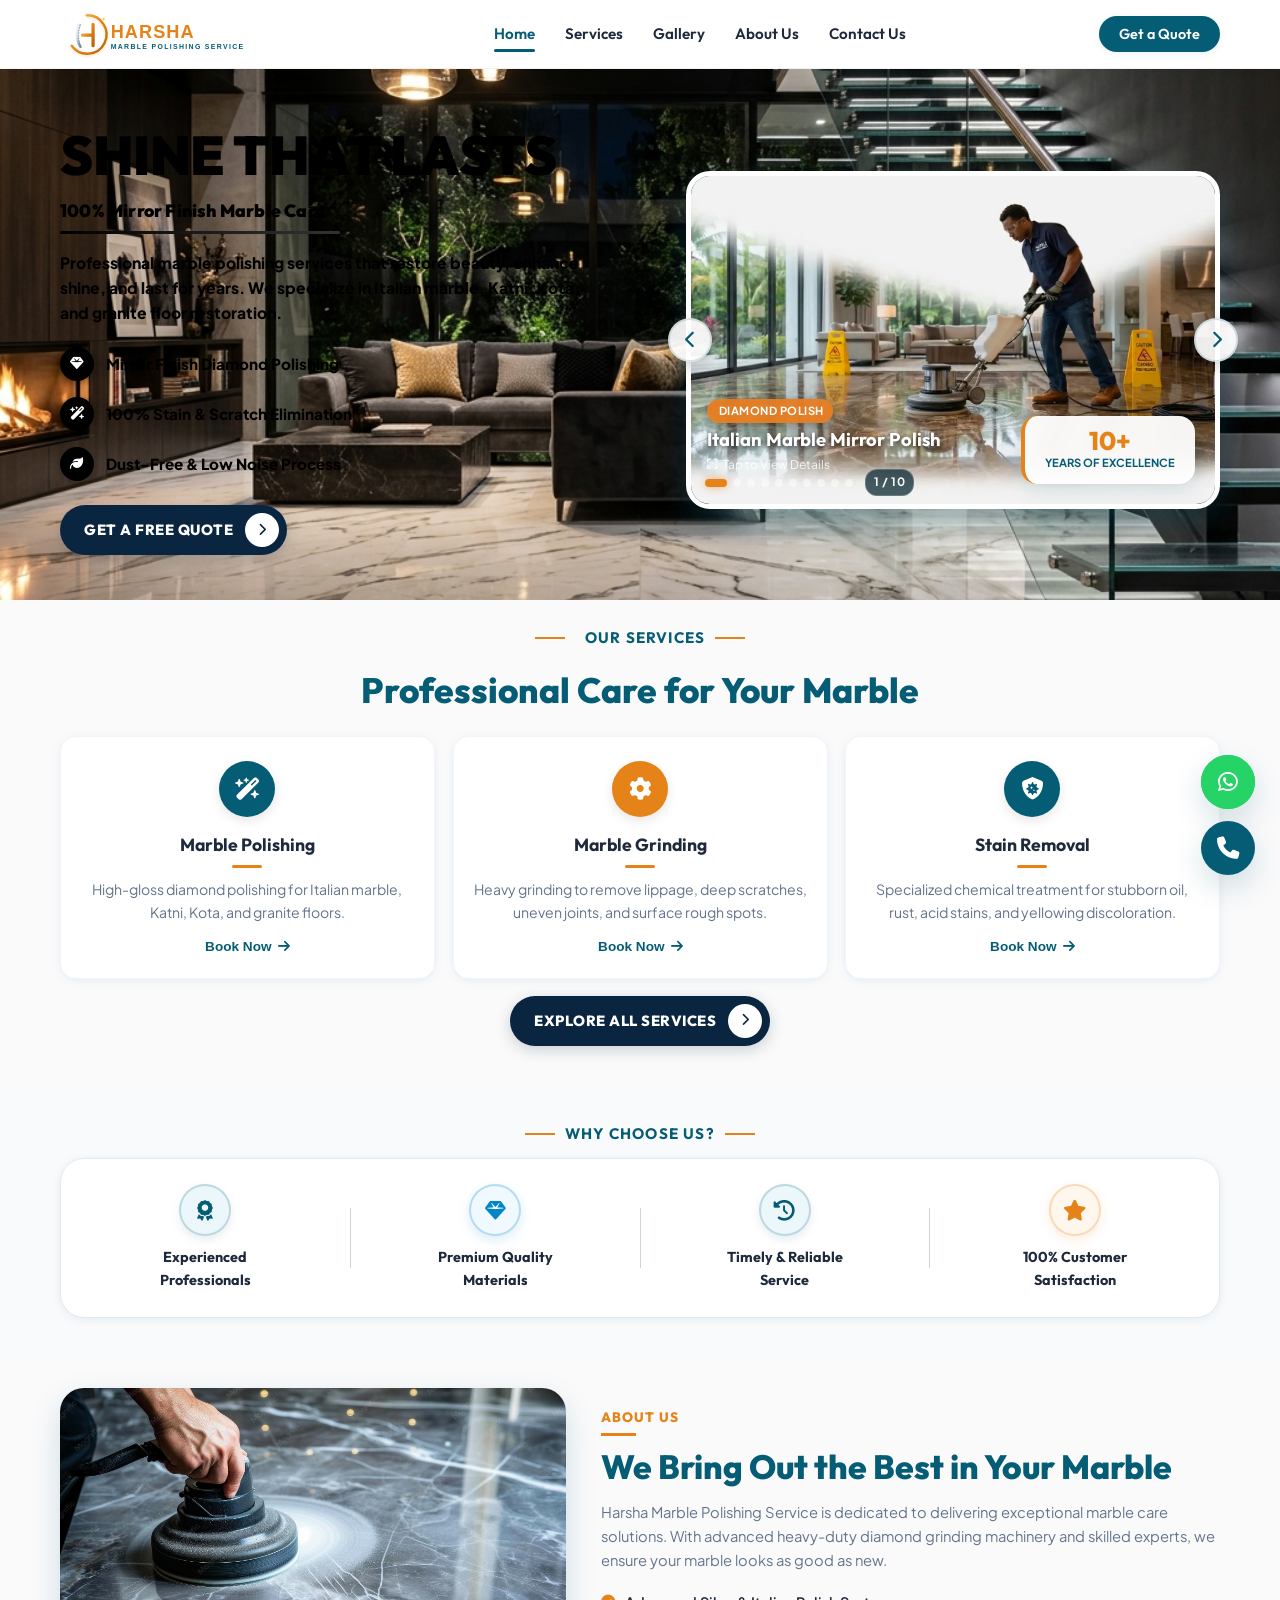
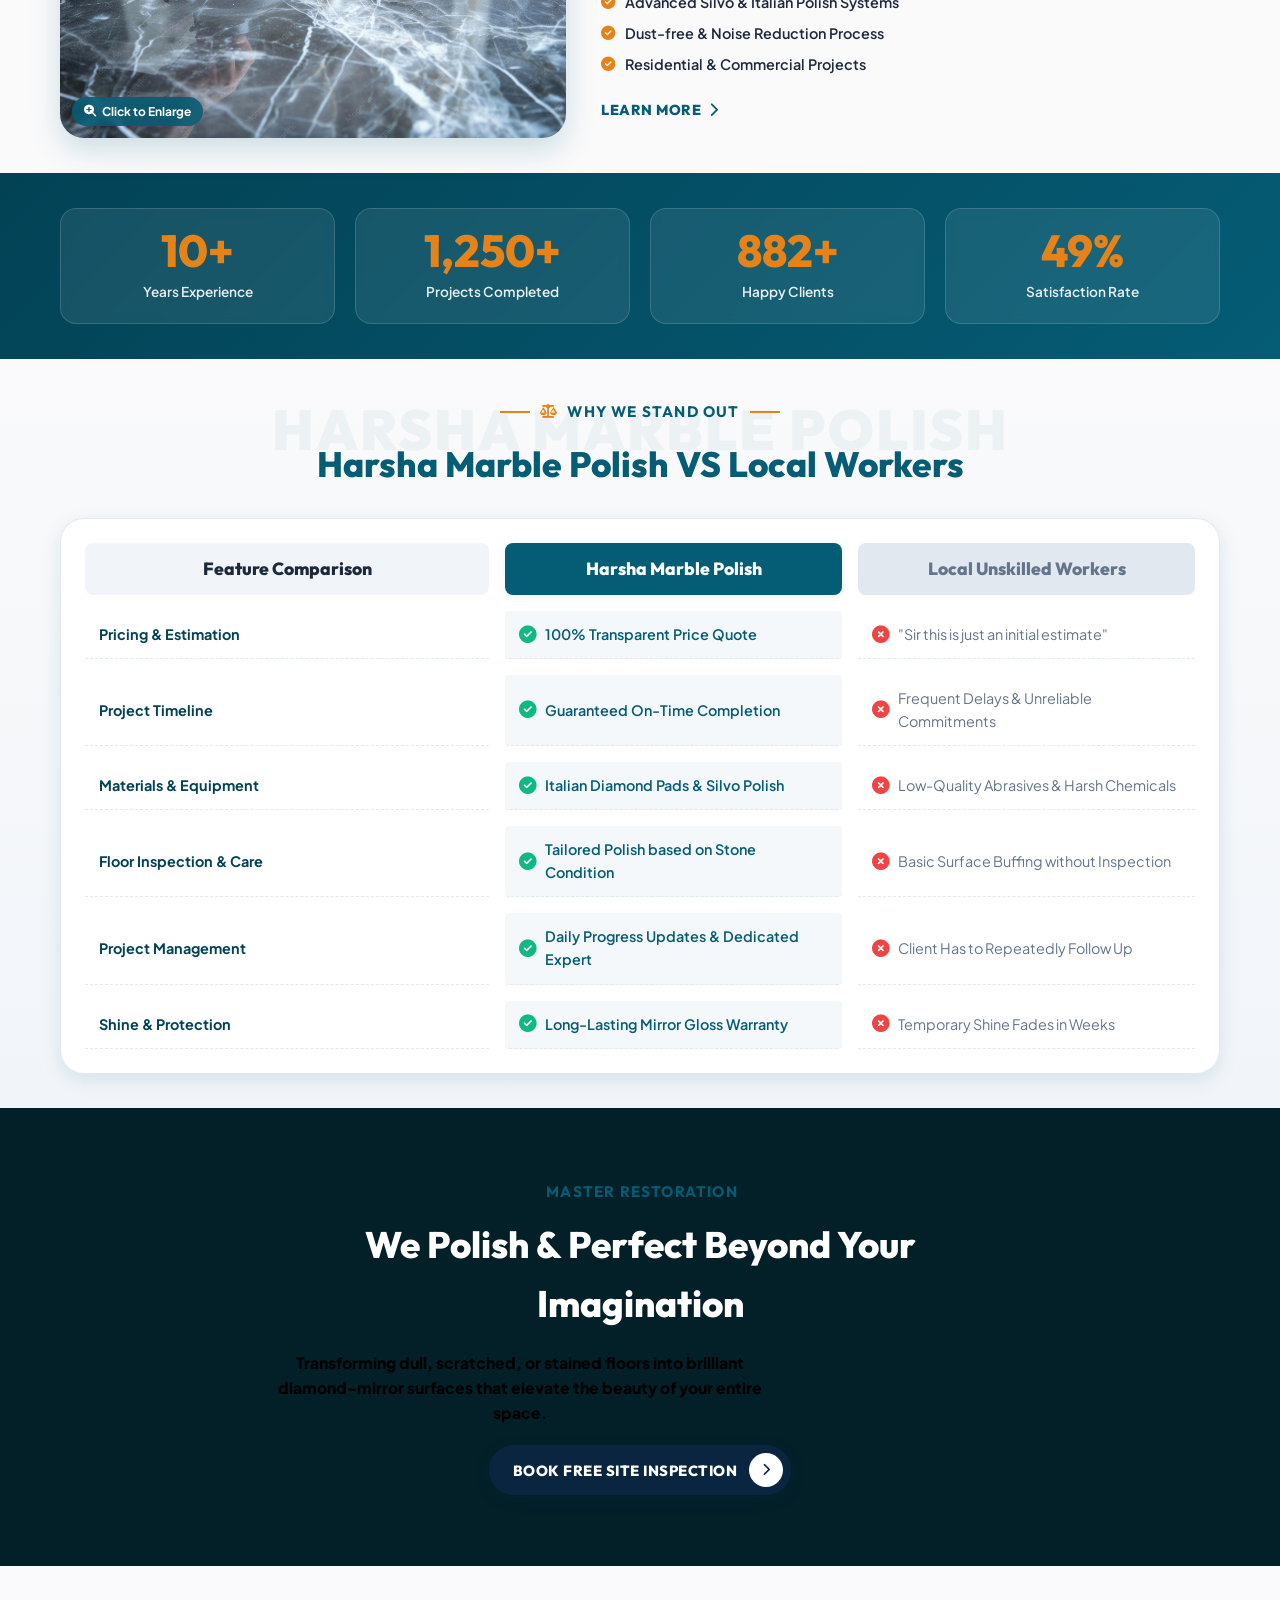
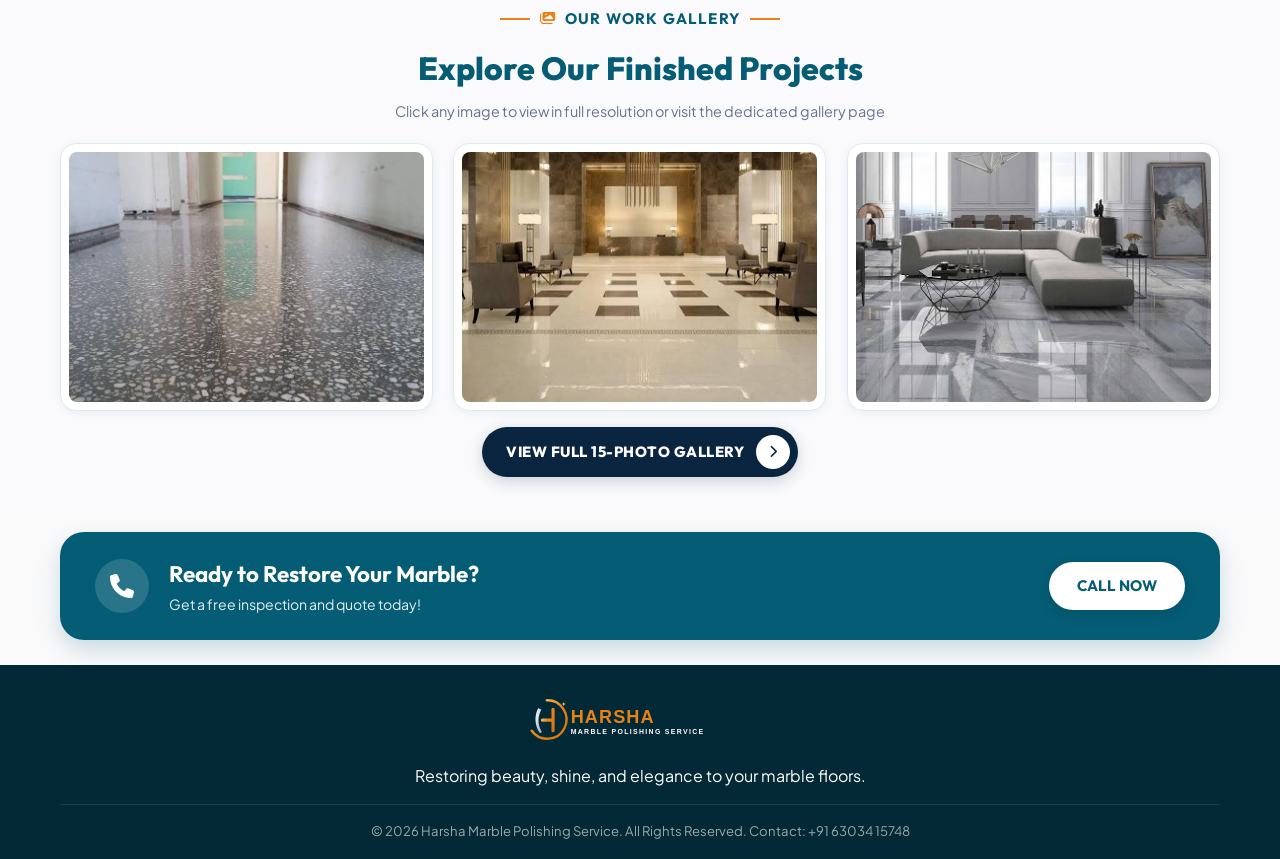
==== commit 897fa8ef: "Update hero section text color to bold black and font weight thick" ====
--- a/index.html
+++ b/index.html
@@ -9,7 +9,7 @@
     <!-- Google Fonts -->
     <link rel="preconnect" href="https://fonts.googleapis.com">
     <link rel="preconnect" href="https://fonts.gstatic.com" crossorigin>
-    <link href="https://fonts.googleapis.com/css2?family=Outfit:wght@300;400;500;600;700;800&family=Plus+Jakarta+Sans:wght@400;500;600;700&display=swap" rel="stylesheet">
+    <link href="https://fonts.googleapis.com/css2?family=Outfit:wght@300;400;500;600;700;800;900&family=Plus+Jakarta+Sans:wght@400;500;600;700;800;900&display=swap" rel="stylesheet">
     
     <!-- FontAwesome Icons -->
     <link rel="stylesheet" href="https://cdnjs.cloudflare.com/ajax/libs/font-awesome/6.4.0/css/all.min.css">
--- a/style.css
+++ b/style.css
@@ -409,23 +409,18 @@
     color: var(--color-accent);
 }
 
-/* --- HERO SECTION WITH BRIGHT LUXURY MARBLE INTERIOR (NO DARK SHADOWS) --- */
+/* --- HERO SECTION WITH VIVID LUXURY MARBLE BACKGROUND (HIGH VISIBILITY MARBLE) --- */
 .hero-section {
     position: relative;
     padding: 30px 0 25px;
-    background: url('images/hero-bg-polishing.png') center top / cover no-repeat;
+    background: url('images/hero-bg-polishing.png?v=2') center center / cover no-repeat;
     overflow: hidden;
     color: #1E293B;
 }
 
-/* Subtle light white overlay to ensure crisp readability while maintaining a bright, light marble background */
+/* Clear Hero Section Background - No semi-transparent gradient overlays on hero background image */
 .hero-section::before {
-    content: '';
-    position: absolute;
-    inset: 0;
-    background: linear-gradient(180deg, rgba(255, 255, 255, 0.94) 0%, rgba(255, 255, 255, 0.88) 55%, rgba(255, 255, 255, 0.65) 100%);
-    pointer-events: none;
-    z-index: 1;
+    display: none;
 }
 
 .hero-container {
@@ -437,19 +432,28 @@
     align-items: center;
 }
 
+@media (max-width: 768px) {
+    .hero-section {
+        background-position: 70% center;
+        padding: 25px 0 20px;
+    }
+}
+
 @media (min-width: 992px) {
     .hero-section {
-        padding: 50px 0 40px;
+        padding: 55px 0 45px;
+        background-position: center center;
     }
     .hero-section::before {
-        background: linear-gradient(90deg, rgba(255, 255, 255, 0.96) 0%, rgba(255, 255, 255, 0.88) 50%, rgba(255, 255, 255, 0.35) 100%);
+        display: none;
     }
     .hero-container {
-        grid-template-columns: 1.1fr 0.9fr;
+        grid-template-columns: 1.05fr 0.95fr;
         gap: 35px;
     }
 }
 
+/* Clean Hero Content - No white popup box background, text floating directly over marble background image */
 .hero-content {
     background: transparent;
     backdrop-filter: none;
@@ -460,11 +464,18 @@
     box-shadow: none;
 }
 
+@media (max-width: 576px) {
+    .hero-content {
+        padding: 0 4px;
+        border-radius: 0;
+    }
+}
+
 .hero-title {
     font-family: var(--font-heading);
     font-size: 2.1rem;
-    font-weight: 800;
-    color: #0A2540;
+    font-weight: 900;
+    color: #000000;
     line-height: 1.15;
     margin-bottom: 10px;
     text-shadow: none;
@@ -472,7 +483,8 @@
 }
 
 .hero-title-navy {
-    color: #0A2540; /* Dark Navy Blue */
+    color: #000000; /* Bold Black */
+    font-weight: 900;
 }
 
 @media (max-width: 576px) {
@@ -494,12 +506,13 @@
 }
 
 .text-highlight {
-    color: #E58319; /* Vibrant Orange */
+    color: #000000; /* Bold Black */
+    font-weight: 900;
     display: inline-block;
     text-shadow: none;
 }
 
-/* Green Subtitle & Underline Line */
+/* Subtitle & Underline Line */
 .hero-subtitle-wrapper {
     margin-bottom: 16px;
 }
@@ -507,8 +520,8 @@
 .hero-subtitle-green {
     font-family: var(--font-heading);
     font-size: 1.1rem;
-    font-weight: 700;
-    color: #487B34; /* Rich Green as in screenshot */
+    font-weight: 900;
+    color: #000000; /* Bold Black */
     display: block;
     margin-bottom: 6px;
     letter-spacing: 0.2px;
@@ -518,21 +531,21 @@
     width: 100%;
     max-width: 280px;
     height: 3px;
-    background: linear-gradient(90deg, #487B34 0%, #E58319 100%);
+    background: linear-gradient(90deg, #000000 0%, #333333 100%);
     border-radius: 2px;
 }
 
 .hero-description {
-    font-size: 0.96rem;
-    color: #334155; /* Slate dark gray */
+    font-size: 0.98rem;
+    color: #000000; /* Bold Black */
     max-width: 520px;
     margin-bottom: 20px;
     line-height: 1.6;
-    font-weight: 500;
+    font-weight: 800; /* Extra bold thick */
     text-shadow: none;
 }
 
-/* Green Circular Badges Feature List */
+/* Circular Badges Feature List */
 .hero-features-list {
     display: flex;
     flex-direction: column;
@@ -544,9 +557,9 @@
     display: inline-flex;
     align-items: center;
     gap: 12px;
-    font-weight: 700;
+    font-weight: 800;
     font-size: 0.95rem;
-    color: #0F172A;
+    color: #000000;
     background: transparent;
     padding: 2px 0;
     border-radius: 0;
@@ -560,19 +573,19 @@
     width: 34px;
     height: 34px;
     min-width: 34px;
-    background: #487B34; /* Green circle icon badge */
+    background: #000000; /* Black circle icon badge */
     color: #FFFFFF;
     border-radius: 50%;
     display: flex;
     align-items: center;
     justify-content: center;
     font-size: 0.85rem;
-    box-shadow: 0 2px 6px rgba(72, 123, 52, 0.25);
+    box-shadow: 0 2px 6px rgba(0, 0, 0, 0.25);
 }
 
 .feature-text {
-    color: #0F172A;
-    font-weight: 700;
+    color: #000000;
+    font-weight: 800;
     font-size: 0.95rem;
 }
 
@@ -664,7 +677,7 @@
 .hero-slide-overlay {
     position: absolute;
     inset: 0;
-    background: linear-gradient(180deg, rgba(0,0,0,0) 45%, rgba(4, 22, 30, 0.82) 100%);
+    background: transparent;
     display: flex;
     flex-direction: column;
     justify-content: flex-end;
@@ -862,16 +875,7 @@
 }
 
 .shine-sweep-overlay {
-    position: absolute;
-    top: 0;
-    left: -100%;
-    width: 60%;
-    height: 100%;
-    background: linear-gradient(90deg, transparent, rgba(255,255,255,0.4), transparent);
-    transform: skewX(-25deg);
-    animation: shineSweep 4s ease-in-out infinite;
-    z-index: 2;
-    pointer-events: none;
+    display: none;
 }
 
 @keyframes shineSweep {
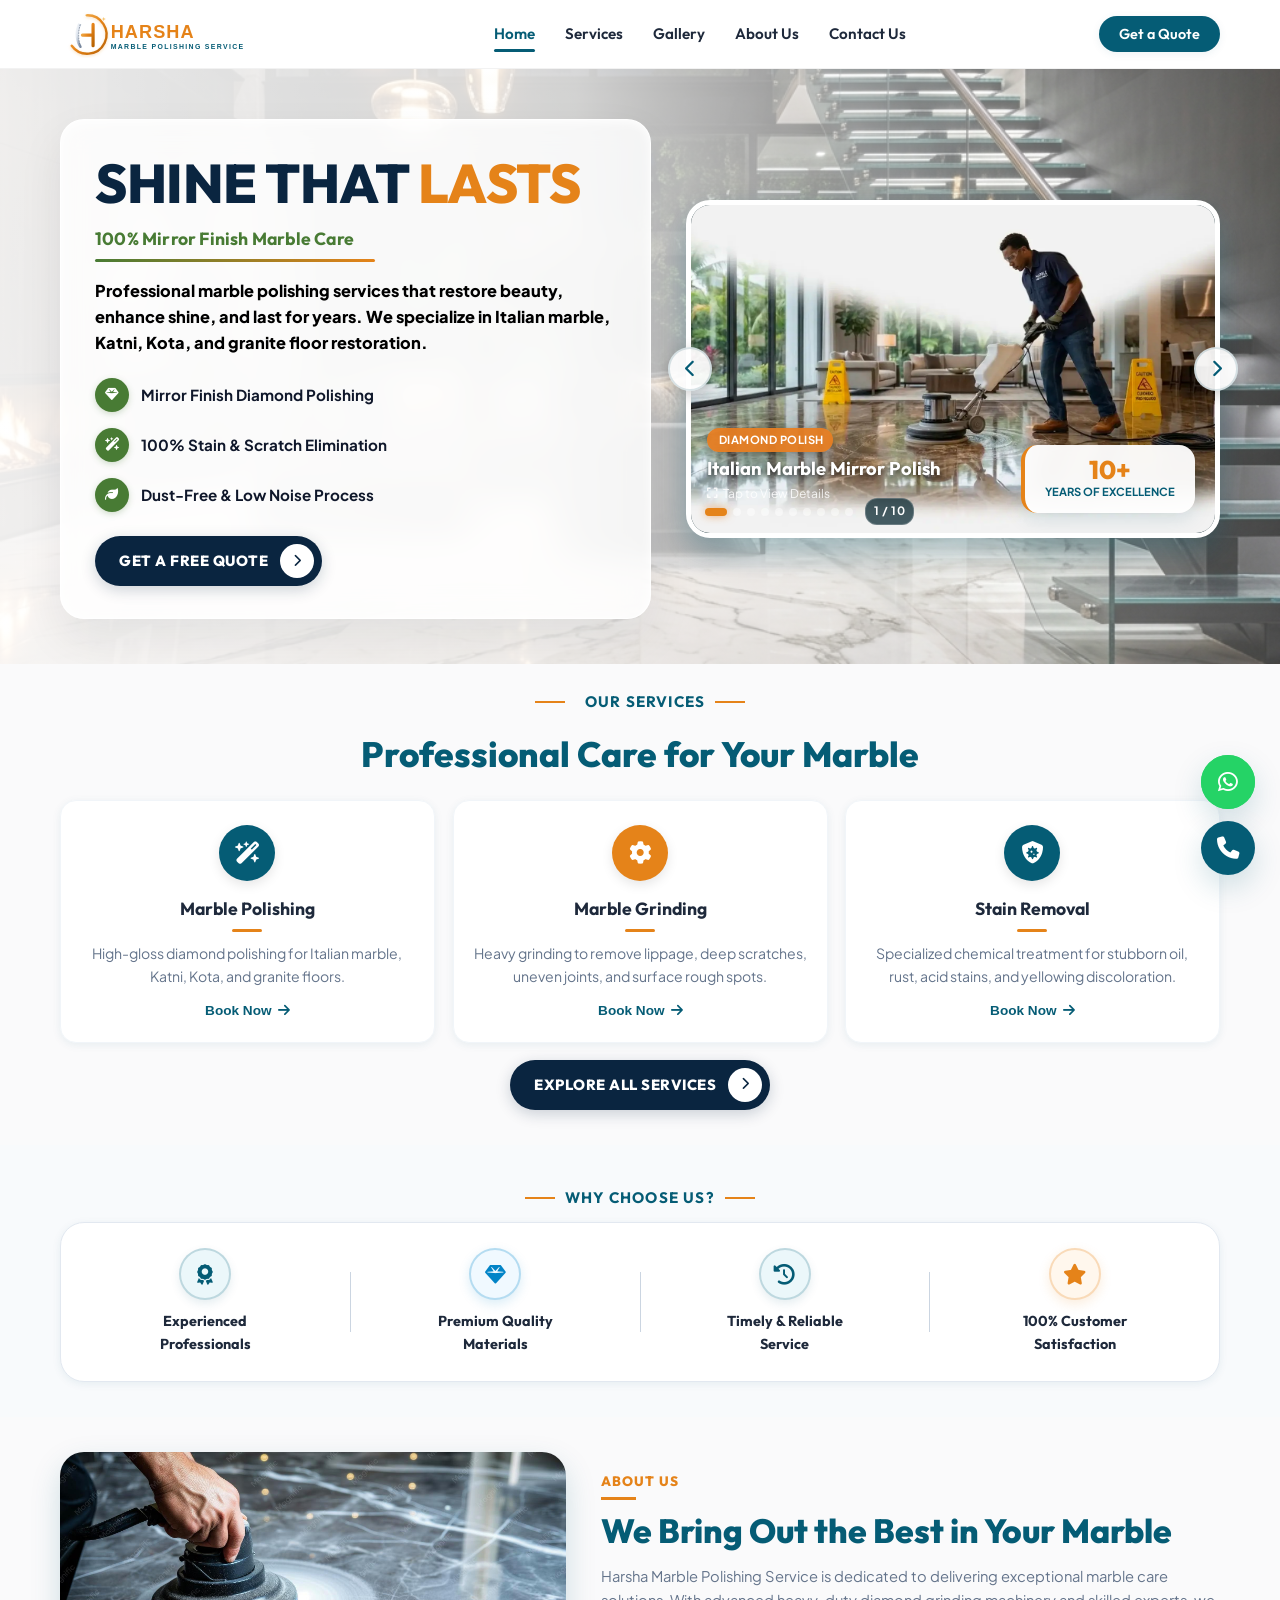
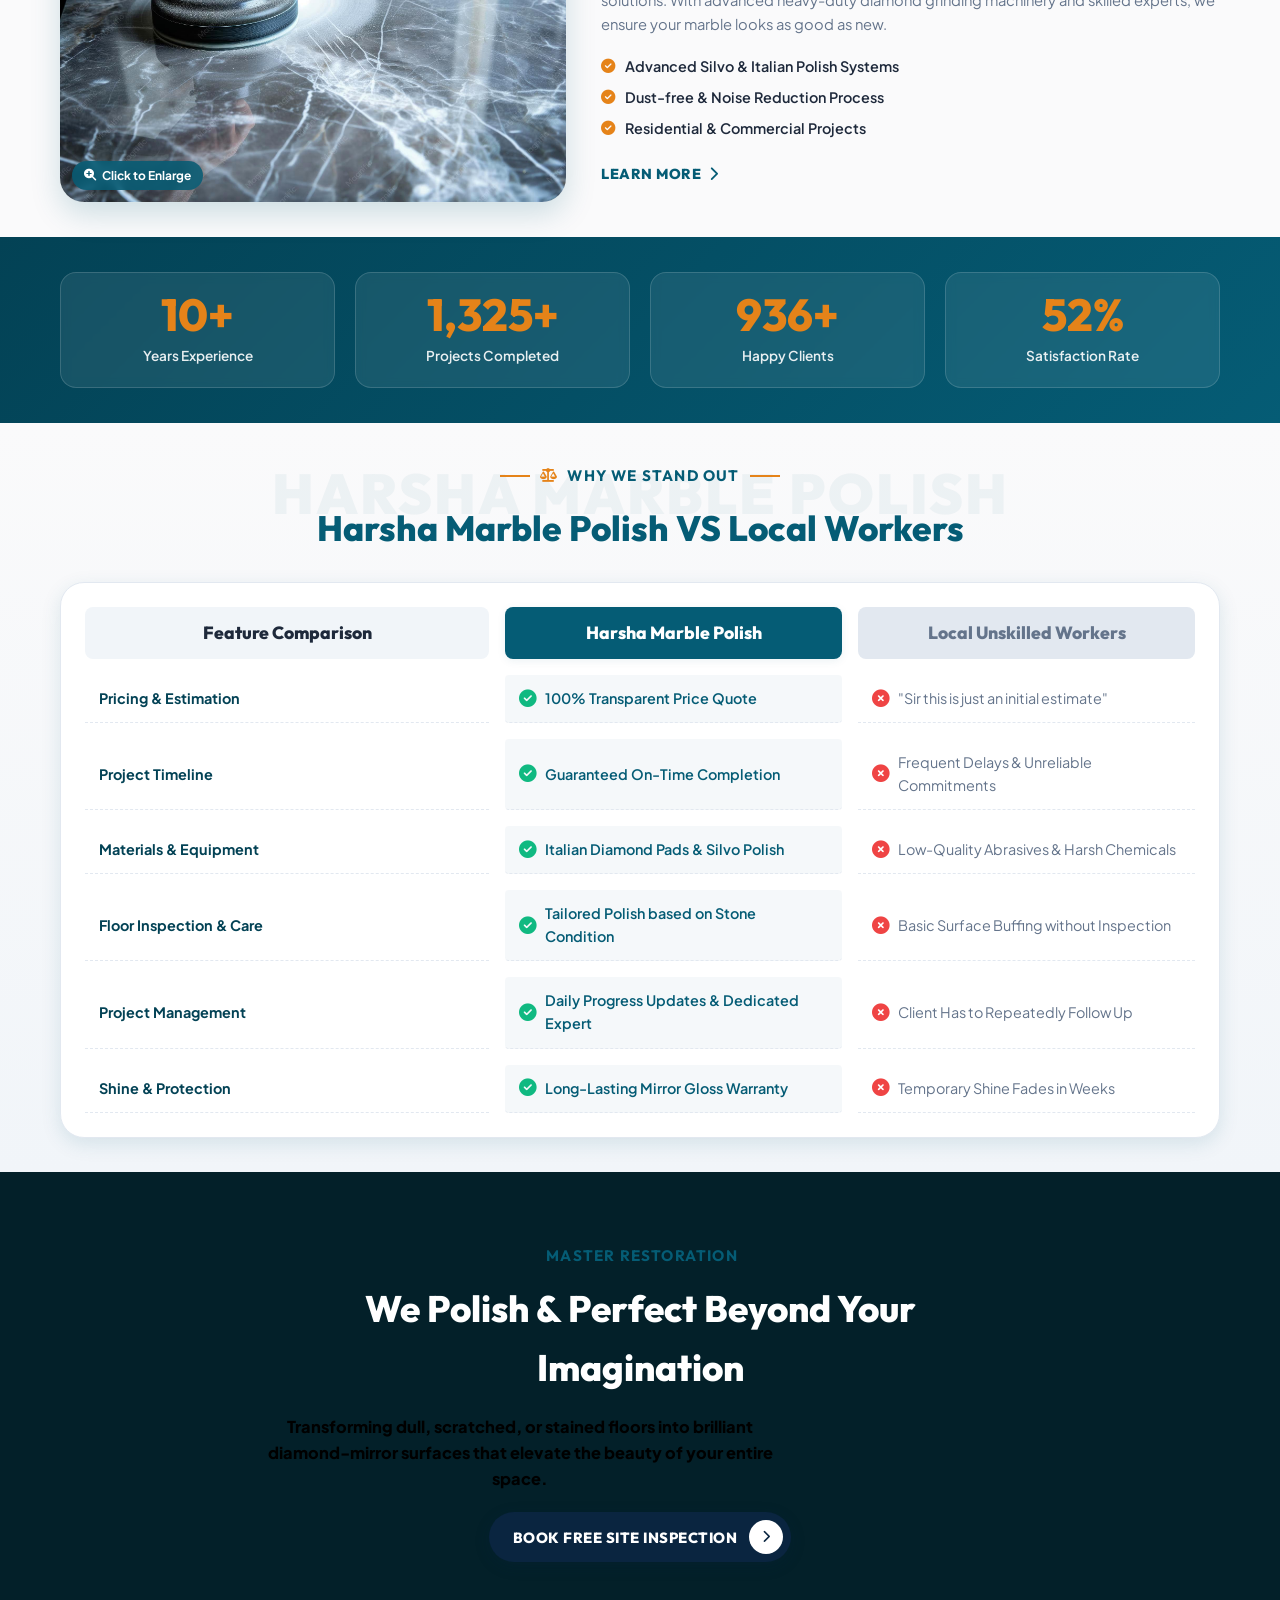
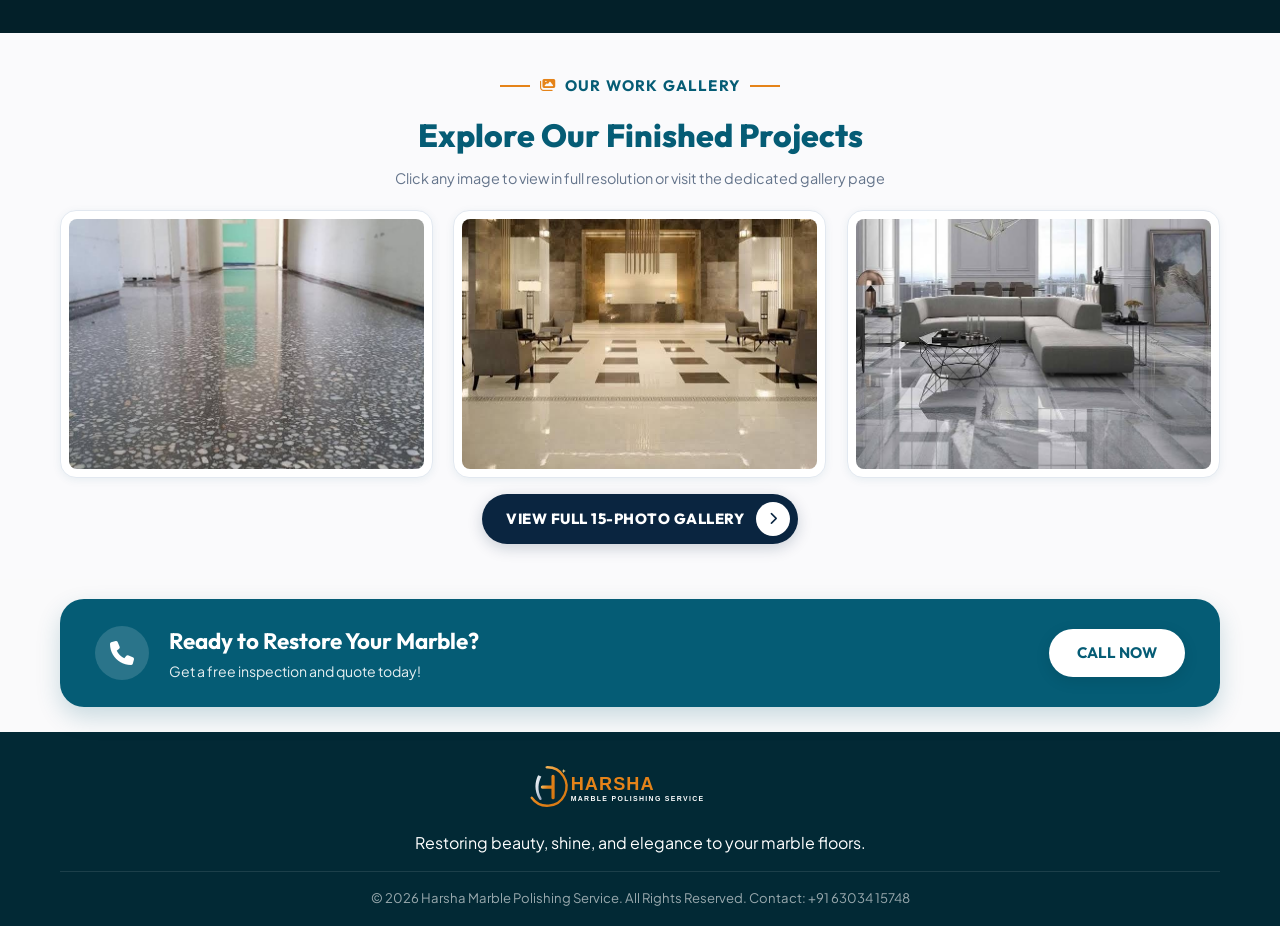
==== commit 1ac64379: "feat: Add hero background video and optimize text legibility" ====
--- a/index.html
+++ b/index.html
@@ -68,8 +68,17 @@
 
     <!-- MAIN CONTENT -->
     <main>
-        <!-- HERO SECTION WITH LUXURY BRIGHT MARBLE INTERIOR BACKGROUND -->
+        <!-- HERO SECTION WITH LUXURY MARBLE POLISHING BACKGROUND VIDEO -->
         <section class="hero-section" id="home">
+            <!-- HERO BACKGROUND VIDEO -->
+            <div class="hero-video-container">
+                <video class="hero-bg-video" autoplay loop muted playsinline poster="images/hero-bg-polishing.png">
+                    <source src="images/hero-bg-video.mp4" type="video/mp4">
+                    <source src="https://videos.pexels.com/video-files/3195394/3195394-hd_1920_1080_25fps.mp4" type="video/mp4">
+                </video>
+                <div class="hero-video-overlay"></div>
+            </div>
+
             <div class="container hero-container">
                 <div class="hero-content reveal-left">
                     <h1 class="hero-title">
--- a/style.css
+++ b/style.css
@@ -409,23 +409,68 @@
     color: var(--color-accent);
 }
 
-/* --- HERO SECTION WITH VIVID LUXURY MARBLE BACKGROUND (HIGH VISIBILITY MARBLE) --- */
+/* --- HERO SECTION WITH ATTRACTIVE BACKGROUND VIDEO & CRYSTAL CLEAR TEXT VISIBILITY --- */
 .hero-section {
     position: relative;
-    padding: 30px 0 25px;
-    background: url('images/hero-bg-polishing.png?v=2') center center / cover no-repeat;
+    padding: 35px 0 30px;
+    background: #0f172a url('images/hero-bg-polishing.png?v=2') center center / cover no-repeat;
     overflow: hidden;
-    color: #1E293B;
-}
-
-/* Clear Hero Section Background - No semi-transparent gradient overlays on hero background image */
+    color: #0F172A;
+    min-height: 520px;
+    display: flex;
+    align-items: center;
+}
+
 .hero-section::before {
     display: none;
 }
 
+/* Background Video Styling */
+.hero-video-container {
+    position: absolute;
+    top: 0;
+    left: 0;
+    width: 100%;
+    height: 100%;
+    z-index: 1;
+    overflow: hidden;
+    pointer-events: none;
+}
+
+.hero-bg-video {
+    position: absolute;
+    top: 50%;
+    left: 50%;
+    width: 100%;
+    height: 100%;
+    min-width: 100%;
+    min-height: 100%;
+    object-fit: cover;
+    transform: translate(-50%, -50%);
+    opacity: 0.88;
+}
+
+/* Multi-layer Gradient Overlay: Heavy glass white on left for text legibility, transparent on right for video visual attraction */
+.hero-video-overlay {
+    position: absolute;
+    top: 0;
+    left: 0;
+    width: 100%;
+    height: 100%;
+    background: linear-gradient(
+        90deg, 
+        rgba(255, 255, 255, 0.92) 0%, 
+        rgba(255, 255, 255, 0.82) 45%, 
+        rgba(255, 255, 255, 0.45) 75%, 
+        rgba(255, 255, 255, 0.25) 100%
+    );
+    z-index: 2;
+    pointer-events: none;
+}
+
 .hero-container {
     position: relative;
-    z-index: 2;
+    z-index: 3;
     display: grid;
     grid-template-columns: 1fr;
     gap: 25px;
@@ -434,18 +479,21 @@
 
 @media (max-width: 768px) {
     .hero-section {
-        background-position: 70% center;
         padding: 25px 0 20px;
+    }
+    .hero-video-overlay {
+        background: linear-gradient(
+            180deg, 
+            rgba(255, 255, 255, 0.94) 0%, 
+            rgba(255, 255, 255, 0.85) 60%, 
+            rgba(255, 255, 255, 0.50) 100%
+        );
     }
 }
 
 @media (min-width: 992px) {
     .hero-section {
-        padding: 55px 0 45px;
-        background-position: center center;
-    }
-    .hero-section::before {
-        display: none;
+        padding: 50px 0 45px;
     }
     .hero-container {
         grid-template-columns: 1.05fr 0.95fr;
@@ -453,29 +501,35 @@
     }
 }
 
-/* Clean Hero Content - No white popup box background, text floating directly over marble background image */
+/* Premium Frosted Glass Container for Hero Content - Ultra-readable text floating over moving video */
 .hero-content {
-    background: transparent;
-    backdrop-filter: none;
-    -webkit-backdrop-filter: none;
-    padding: 0;
-    border-radius: 0;
-    border: none;
-    box-shadow: none;
+    background: rgba(255, 255, 255, 0.82);
+    backdrop-filter: blur(14px);
+    -webkit-backdrop-filter: blur(14px);
+    padding: 32px 34px;
+    border-radius: 24px;
+    border: 1.5px solid rgba(255, 255, 255, 0.95);
+    box-shadow: 0 20px 45px rgba(15, 23, 42, 0.08), 0 2px 10px rgba(255, 255, 255, 0.9) inset;
+    transition: transform 0.3s ease, box-shadow 0.3s ease;
+}
+
+.hero-content:hover {
+    box-shadow: 0 25px 50px rgba(15, 23, 42, 0.12), 0 2px 10px rgba(255, 255, 255, 0.95) inset;
 }
 
 @media (max-width: 576px) {
     .hero-content {
-        padding: 0 4px;
-        border-radius: 0;
+        padding: 20px 18px;
+        border-radius: 18px;
+        background: rgba(255, 255, 255, 0.90);
     }
 }
 
 .hero-title {
     font-family: var(--font-heading);
     font-size: 2.1rem;
-    font-weight: 900;
-    color: #000000;
+    font-weight: 800;
+    color: #0A2540;
     line-height: 1.15;
     margin-bottom: 10px;
     text-shadow: none;
@@ -483,8 +537,7 @@
 }
 
 .hero-title-navy {
-    color: #000000; /* Bold Black */
-    font-weight: 900;
+    color: #0A2540; /* Dark Navy Blue */
 }
 
 @media (max-width: 576px) {
@@ -506,13 +559,12 @@
 }
 
 .text-highlight {
-    color: #000000; /* Bold Black */
-    font-weight: 900;
+    color: #E58319; /* Vibrant Orange */
     display: inline-block;
     text-shadow: none;
 }
 
-/* Subtitle & Underline Line */
+/* Green Subtitle & Underline Line */
 .hero-subtitle-wrapper {
     margin-bottom: 16px;
 }
@@ -520,8 +572,8 @@
 .hero-subtitle-green {
     font-family: var(--font-heading);
     font-size: 1.1rem;
-    font-weight: 900;
-    color: #000000; /* Bold Black */
+    font-weight: 700;
+    color: #487B34; /* Rich Green */
     display: block;
     margin-bottom: 6px;
     letter-spacing: 0.2px;
@@ -531,21 +583,21 @@
     width: 100%;
     max-width: 280px;
     height: 3px;
-    background: linear-gradient(90deg, #000000 0%, #333333 100%);
+    background: linear-gradient(90deg, #487B34 0%, #E58319 100%);
     border-radius: 2px;
 }
 
 .hero-description {
-    font-size: 0.98rem;
-    color: #000000; /* Bold Black */
+    font-size: 1.02rem;
+    color: #000000; /* Pure Black */
     max-width: 520px;
     margin-bottom: 20px;
     line-height: 1.6;
-    font-weight: 800; /* Extra bold thick */
+    font-weight: 800; /* Thick Bold Font */
     text-shadow: none;
 }
 
-/* Circular Badges Feature List */
+/* Green Circular Badges Feature List */
 .hero-features-list {
     display: flex;
     flex-direction: column;
@@ -557,9 +609,9 @@
     display: inline-flex;
     align-items: center;
     gap: 12px;
-    font-weight: 800;
+    font-weight: 700;
     font-size: 0.95rem;
-    color: #000000;
+    color: #0F172A;
     background: transparent;
     padding: 2px 0;
     border-radius: 0;
@@ -573,19 +625,19 @@
     width: 34px;
     height: 34px;
     min-width: 34px;
-    background: #000000; /* Black circle icon badge */
+    background: #487B34; /* Green circle icon badge */
     color: #FFFFFF;
     border-radius: 50%;
     display: flex;
     align-items: center;
     justify-content: center;
     font-size: 0.85rem;
-    box-shadow: 0 2px 6px rgba(0, 0, 0, 0.25);
+    box-shadow: 0 2px 6px rgba(72, 123, 52, 0.25);
 }
 
 .feature-text {
-    color: #000000;
-    font-weight: 800;
+    color: #0F172A;
+    font-weight: 700;
     font-size: 0.95rem;
 }
 
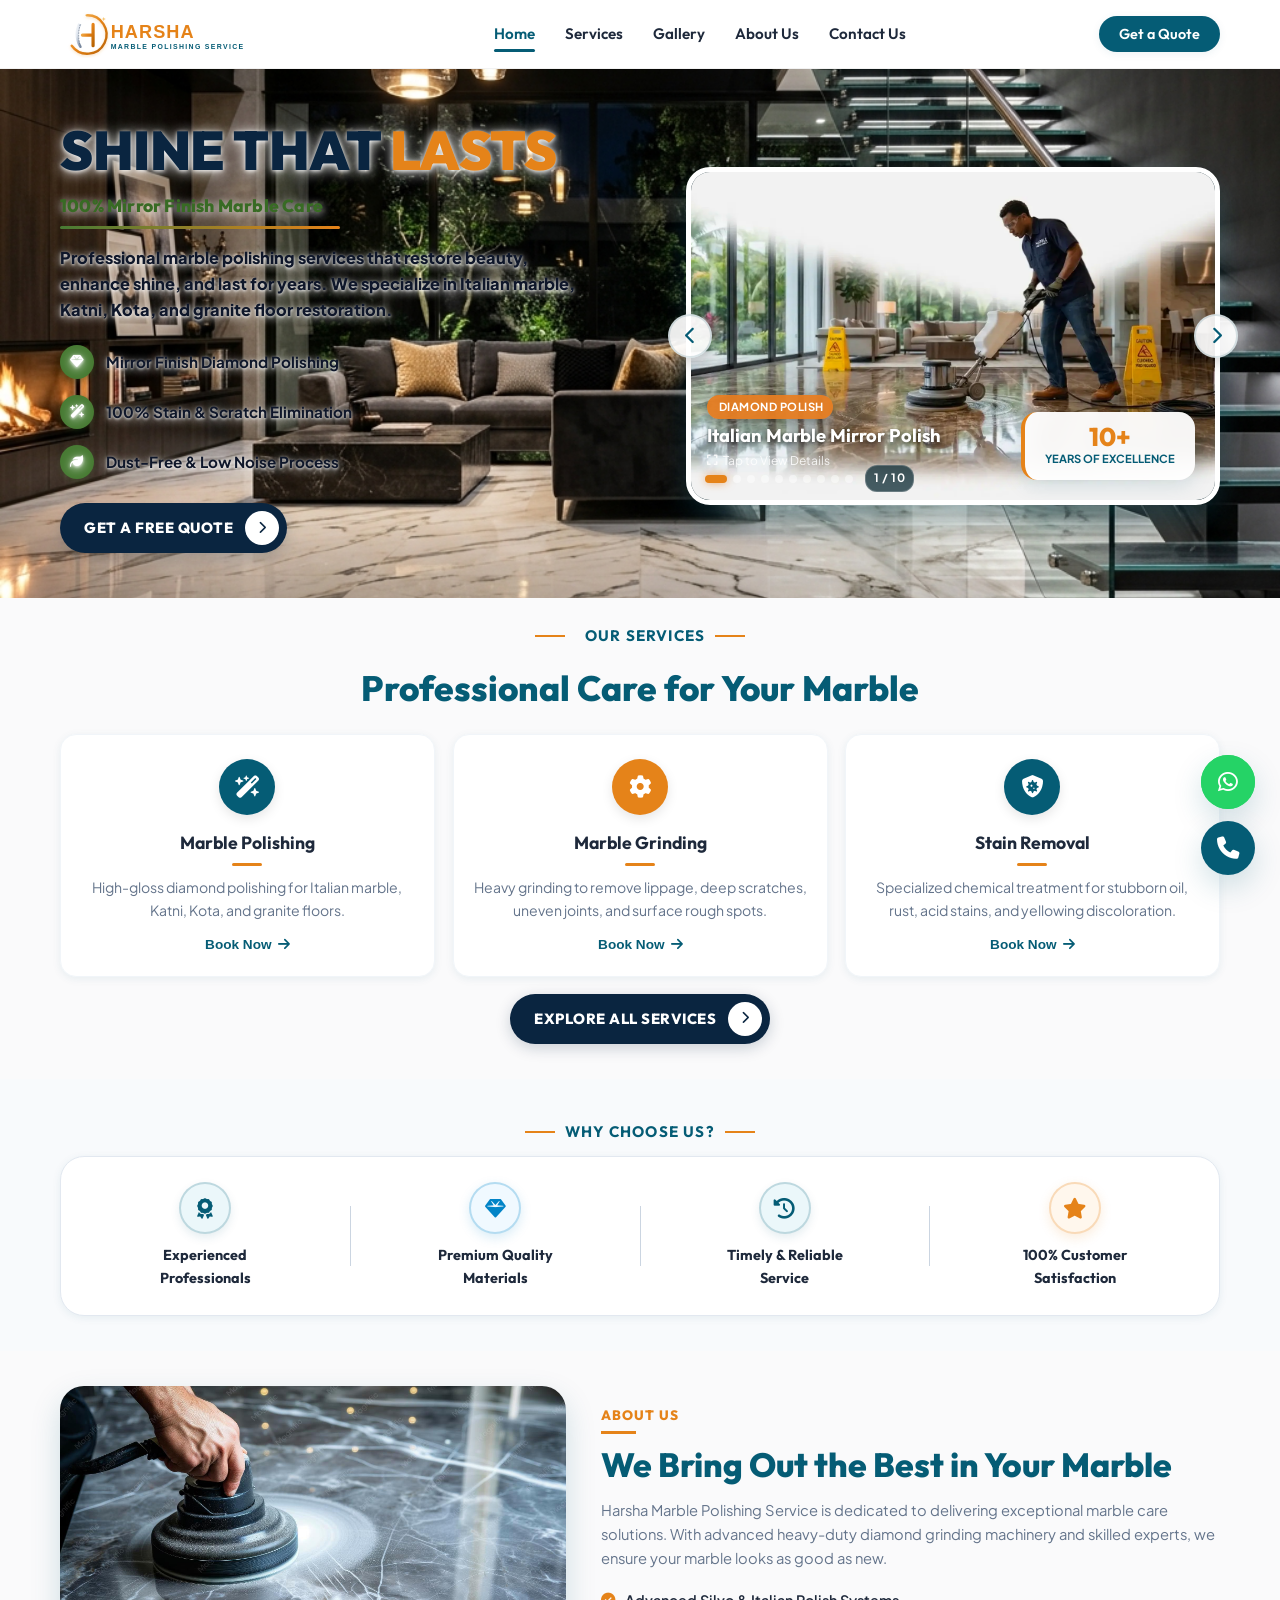
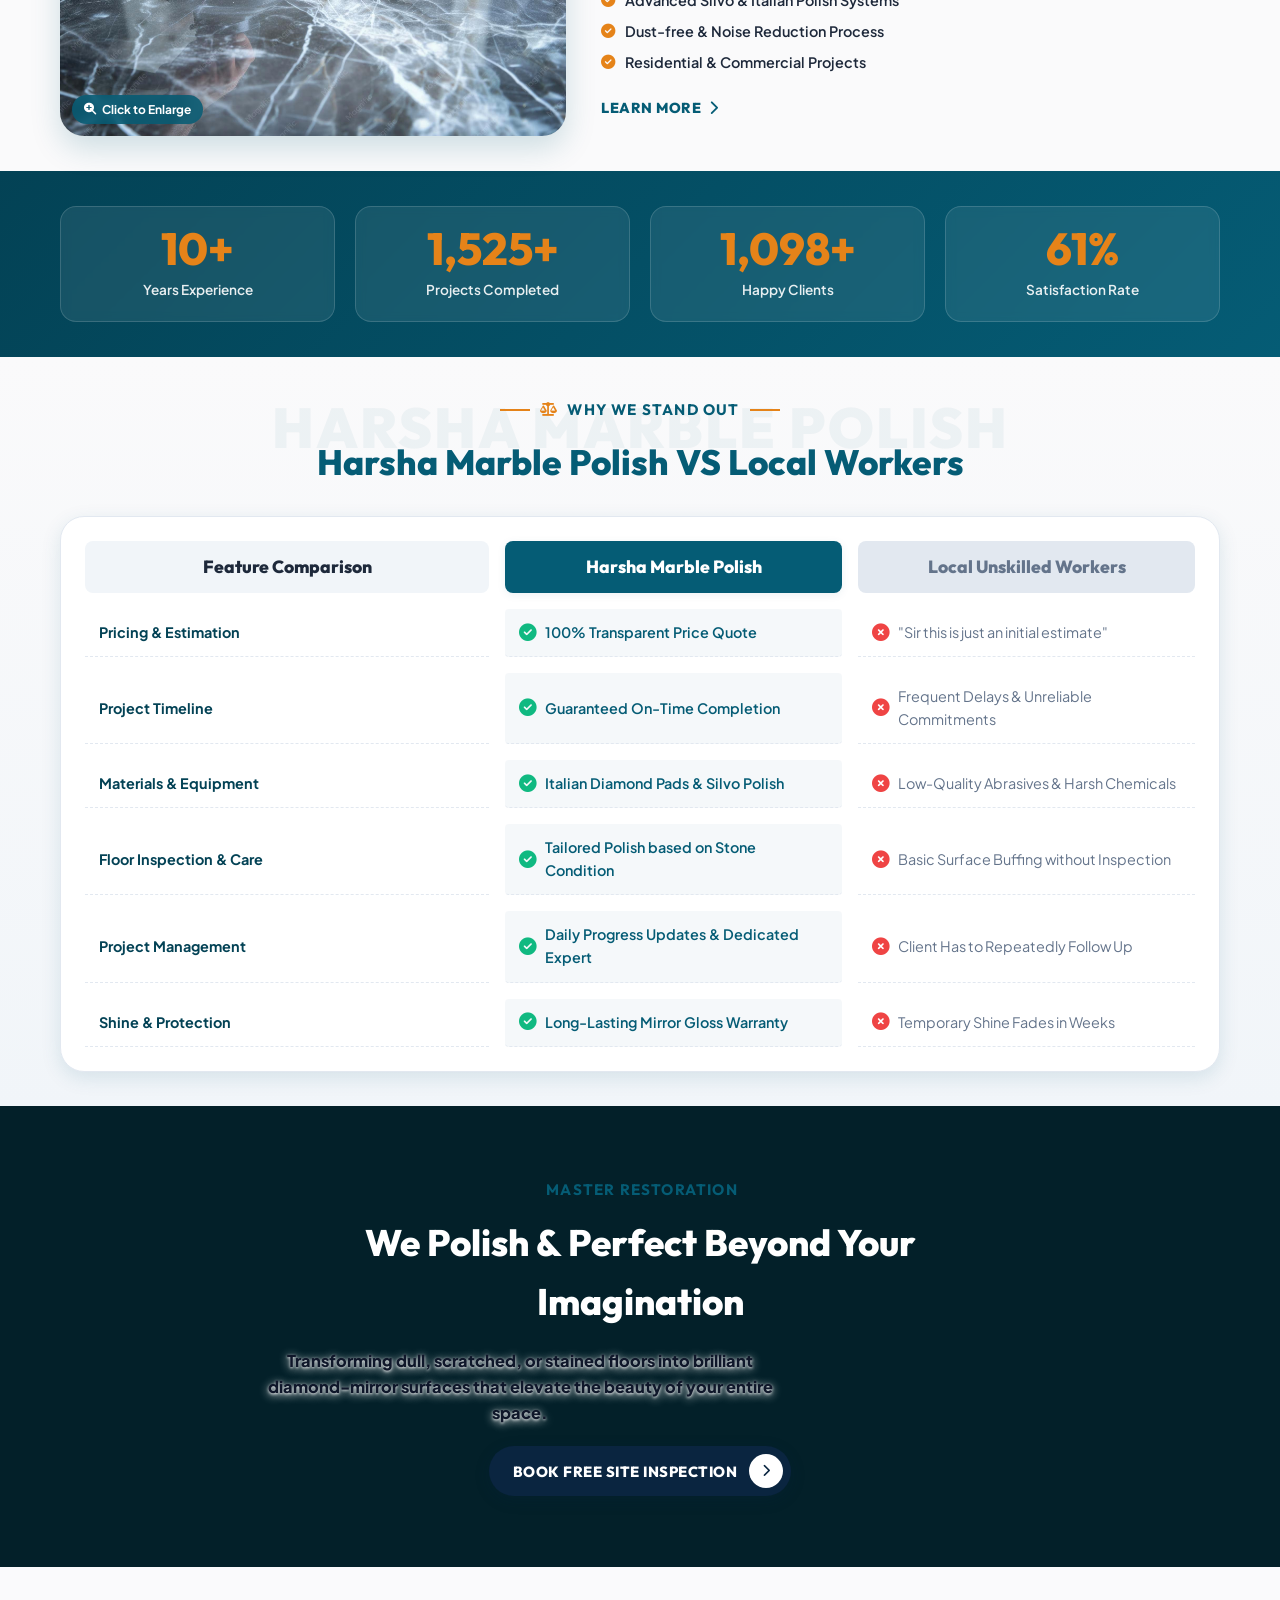
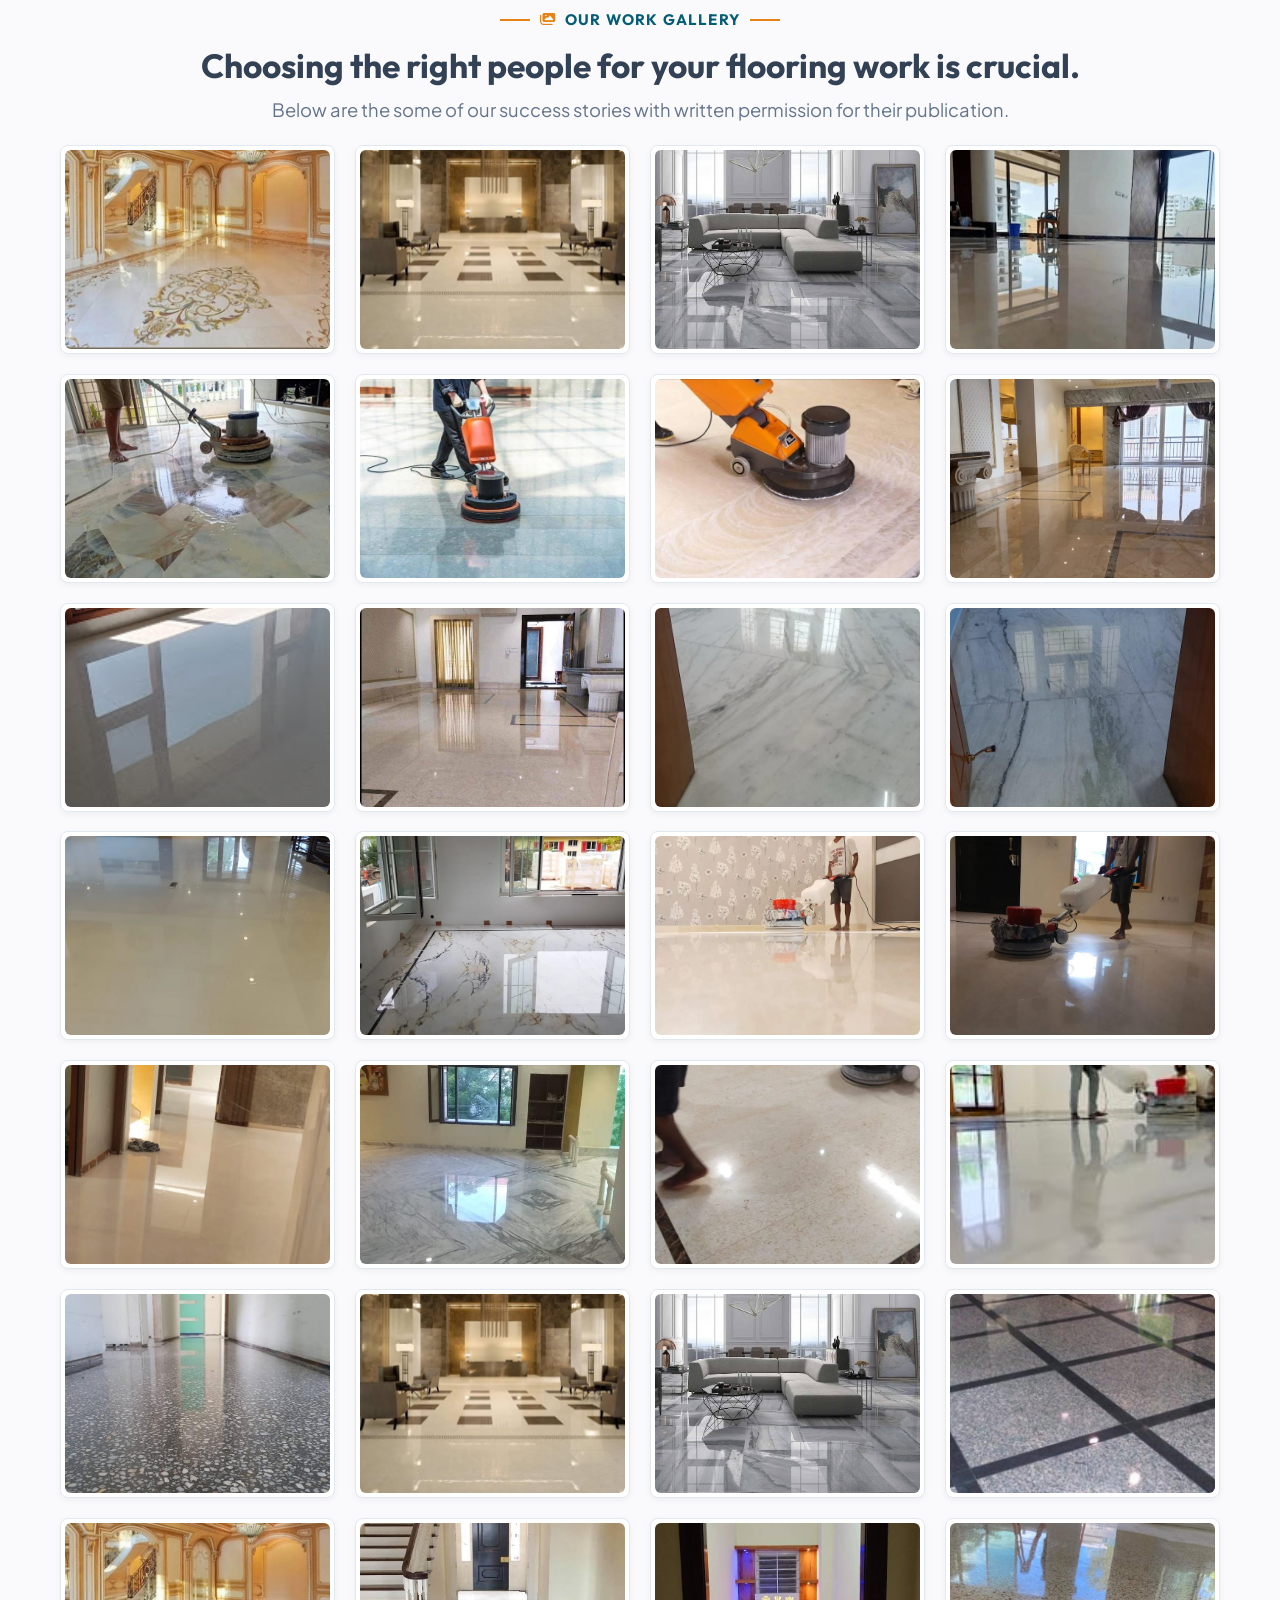
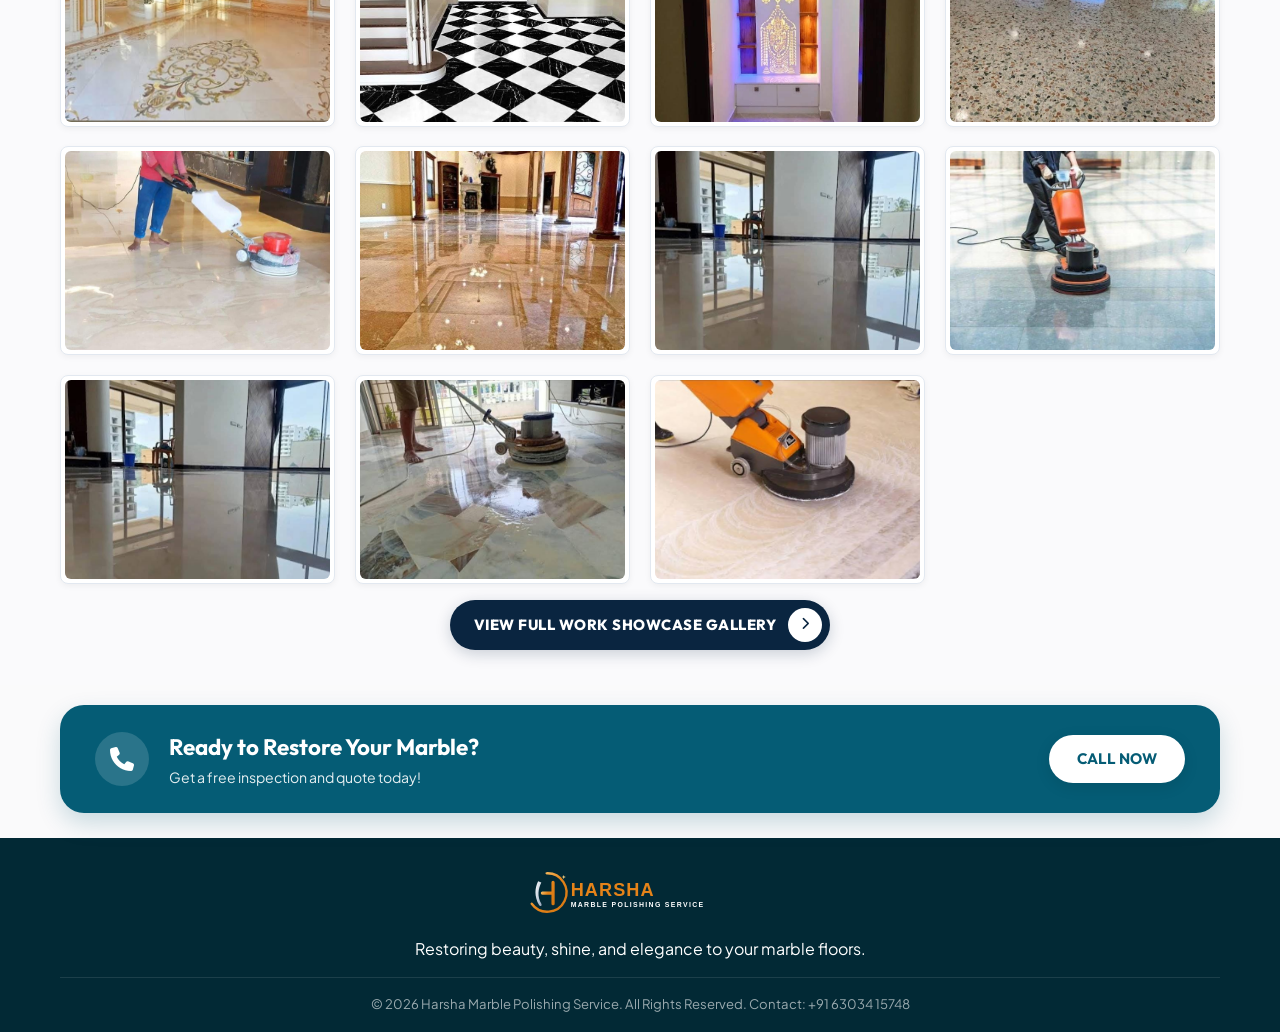
==== commit a5dcafd3: "feat: Add all 20 success stories photos to gallery, update heading, and fix mobile responsiveness" ====
--- a/index.html
+++ b/index.html
@@ -508,51 +508,15 @@
                         <span class="section-tag">OUR WORK GALLERY</span>
                         <span class="badge-line"></span>
                     </div>
-                    <h2 class="gallery-main-title">Explore Our Finished Projects</h2>
-                    <p class="gallery-subtitle">Click any image to view in full resolution or visit the dedicated gallery page</p>
-                </div>
-
-                <div class="gallery-grid">
-                    <div class="gallery-item reveal-up" onclick="openLightbox(0)">
-                        <div class="gallery-img-wrapper">
-                            <img src="images/gallery-1.png" alt="Italian Marble Polish" loading="lazy">
-                            <div class="gallery-overlay">
-                                <div class="overlay-content">
-                                    <i class="fa-solid fa-magnifying-glass-plus zoom-icon"></i>
-                                    <span>Italian Marble Polish</span>
-                                </div>
-                            </div>
-                        </div>
-                    </div>
-
-                    <div class="gallery-item reveal-up" onclick="openLightbox(1)">
-                        <div class="gallery-img-wrapper">
-                            <img src="images/gallery-2.png" alt="Mirror Finish Floor" loading="lazy">
-                            <div class="gallery-overlay">
-                                <div class="overlay-content">
-                                    <i class="fa-solid fa-magnifying-glass-plus zoom-icon"></i>
-                                    <span>Mirror Finish Floor</span>
-                                </div>
-                            </div>
-                        </div>
-                    </div>
-
-                    <div class="gallery-item reveal-up" onclick="openLightbox(2)">
-                        <div class="gallery-img-wrapper">
-                            <img src="images/gallery-3.png" alt="Living Room Marble" loading="lazy">
-                            <div class="gallery-overlay">
-                                <div class="overlay-content">
-                                    <i class="fa-solid fa-magnifying-glass-plus zoom-icon"></i>
-                                    <span>Living Room Marble</span>
-                                </div>
-                            </div>
-                        </div>
-                    </div>
-                </div>
+                    <h2 class="gallery-main-title">Choosing the right people for your flooring work is crucial.</h2>
+                    <p class="gallery-subtitle">Below are the some of our success stories with written permission for their publication.</p>
+                </div>
+
+                <div class="gallery-grid" id="homeGalleryGridContainer"></div>
 
                 <div class="text-center mt-4">
                     <a href="gallery.html" class="btn btn-hero-quote">
-                        <span>VIEW FULL 15-PHOTO GALLERY</span>
+                        <span>VIEW FULL WORK SHOWCASE GALLERY</span>
                         <div class="arrow-circle"><i class="fa-solid fa-chevron-right"></i></div>
                     </a>
                 </div>
--- a/style.css
+++ b/style.css
@@ -409,7 +409,7 @@
     color: var(--color-accent);
 }
 
-/* --- HERO SECTION WITH ATTRACTIVE BACKGROUND VIDEO & CRYSTAL CLEAR TEXT VISIBILITY --- */
+/* --- HERO SECTION WITH ATTRACTIVE BACKGROUND VIDEO & DIRECT MIX TEXT VISIBILITY --- */
 .hero-section {
     position: relative;
     padding: 35px 0 30px;
@@ -425,7 +425,7 @@
     display: none;
 }
 
-/* Background Video Styling */
+/* Background Video Styling - 100% Full Video Clarity */
 .hero-video-container {
     position: absolute;
     top: 0;
@@ -447,25 +447,12 @@
     min-height: 100%;
     object-fit: cover;
     transform: translate(-50%, -50%);
-    opacity: 0.88;
-}
-
-/* Multi-layer Gradient Overlay: Heavy glass white on left for text legibility, transparent on right for video visual attraction */
+    opacity: 1;
+}
+
+/* Zero Shadow/Haze Video Overlay - 100% Raw Video Clarity */
 .hero-video-overlay {
-    position: absolute;
-    top: 0;
-    left: 0;
-    width: 100%;
-    height: 100%;
-    background: linear-gradient(
-        90deg, 
-        rgba(255, 255, 255, 0.92) 0%, 
-        rgba(255, 255, 255, 0.82) 45%, 
-        rgba(255, 255, 255, 0.45) 75%, 
-        rgba(255, 255, 255, 0.25) 100%
-    );
-    z-index: 2;
-    pointer-events: none;
+    display: none;
 }
 
 .hero-container {
@@ -482,12 +469,7 @@
         padding: 25px 0 20px;
     }
     .hero-video-overlay {
-        background: linear-gradient(
-            180deg, 
-            rgba(255, 255, 255, 0.94) 0%, 
-            rgba(255, 255, 255, 0.85) 60%, 
-            rgba(255, 255, 255, 0.50) 100%
-        );
+        display: none;
     }
 }
 
@@ -501,43 +483,38 @@
     }
 }
 
-/* Premium Frosted Glass Container for Hero Content - Ultra-readable text floating over moving video */
+/* Clean Hero Content - No white box/patch card background, text floats directly over video */
 .hero-content {
-    background: rgba(255, 255, 255, 0.82);
-    backdrop-filter: blur(14px);
-    -webkit-backdrop-filter: blur(14px);
-    padding: 32px 34px;
-    border-radius: 24px;
-    border: 1.5px solid rgba(255, 255, 255, 0.95);
-    box-shadow: 0 20px 45px rgba(15, 23, 42, 0.08), 0 2px 10px rgba(255, 255, 255, 0.9) inset;
-    transition: transform 0.3s ease, box-shadow 0.3s ease;
-}
-
-.hero-content:hover {
-    box-shadow: 0 25px 50px rgba(15, 23, 42, 0.12), 0 2px 10px rgba(255, 255, 255, 0.95) inset;
+    background: transparent;
+    backdrop-filter: none;
+    -webkit-backdrop-filter: none;
+    padding: 0;
+    border-radius: 0;
+    border: none;
+    box-shadow: none;
 }
 
 @media (max-width: 576px) {
     .hero-content {
-        padding: 20px 18px;
-        border-radius: 18px;
-        background: rgba(255, 255, 255, 0.90);
+        padding: 0 4px;
+        border-radius: 0;
     }
 }
 
 .hero-title {
     font-family: var(--font-heading);
     font-size: 2.1rem;
-    font-weight: 800;
+    font-weight: 900;
     color: #0A2540;
     line-height: 1.15;
     margin-bottom: 10px;
-    text-shadow: none;
     letter-spacing: -0.5px;
+    text-shadow: 0 2px 14px rgba(255, 255, 255, 0.95), 0 1px 4px rgba(255, 255, 255, 0.9);
 }
 
 .hero-title-navy {
     color: #0A2540; /* Dark Navy Blue */
+    text-shadow: 0 2px 14px rgba(255, 255, 255, 0.95), 0 1px 4px rgba(255, 255, 255, 0.9);
 }
 
 @media (max-width: 576px) {
@@ -561,7 +538,7 @@
 .text-highlight {
     color: #E58319; /* Vibrant Orange */
     display: inline-block;
-    text-shadow: none;
+    text-shadow: 0 2px 14px rgba(255, 255, 255, 0.95), 0 1px 4px rgba(255, 255, 255, 0.9);
 }
 
 /* Green Subtitle & Underline Line */
@@ -572,11 +549,12 @@
 .hero-subtitle-green {
     font-family: var(--font-heading);
     font-size: 1.1rem;
-    font-weight: 700;
-    color: #487B34; /* Rich Green */
+    font-weight: 800;
+    color: #386B24; /* Rich Green */
     display: block;
     margin-bottom: 6px;
     letter-spacing: 0.2px;
+    text-shadow: 0 2px 10px rgba(255, 255, 255, 0.95);
 }
 
 .subtitle-line-green {
@@ -589,12 +567,12 @@
 
 .hero-description {
     font-size: 1.02rem;
-    color: #000000; /* Pure Black */
+    color: #0F172A;
     max-width: 520px;
     margin-bottom: 20px;
     line-height: 1.6;
     font-weight: 800; /* Thick Bold Font */
-    text-shadow: none;
+    text-shadow: 0 2px 10px rgba(255, 255, 255, 0.95), 0 1px 3px rgba(255, 255, 255, 0.9);
 }
 
 /* Green Circular Badges Feature List */
@@ -609,7 +587,7 @@
     display: inline-flex;
     align-items: center;
     gap: 12px;
-    font-weight: 700;
+    font-weight: 800;
     font-size: 0.95rem;
     color: #0F172A;
     background: transparent;
@@ -619,6 +597,7 @@
     box-shadow: none;
     width: fit-content;
     max-width: 100%;
+    text-shadow: 0 2px 10px rgba(255, 255, 255, 0.95), 0 1px 3px rgba(255, 255, 255, 0.9);
 }
 
 .green-icon-badge {
@@ -1455,68 +1434,86 @@
     }
 }
 
+.gallery-main-title {
+    font-family: var(--font-heading);
+    font-size: 1.45rem;
+    font-weight: 700;
+    color: #334155;
+    margin-bottom: 8px;
+    line-height: 1.3;
+}
+
 .gallery-subtitle {
-    font-size: 0.9rem;
-    color: var(--color-text-muted);
-    margin-bottom: 20px;
+    font-size: 1rem;
+    color: #64748B;
+    margin-bottom: 22px;
+    line-height: 1.5;
+}
+
+@media (min-width: 768px) {
+    .gallery-main-title {
+        font-size: 2.1rem;
+    }
+    .gallery-subtitle {
+        font-size: 1.15rem;
+    }
 }
 
 .gallery-grid {
     display: grid;
-    grid-template-columns: repeat(1, 1fr);
-    gap: 16px;
-}
-
-@media (min-width: 576px) {
-    .gallery-grid {
-        grid-template-columns: repeat(2, 1fr);
-    }
-}
-
-@media (min-width: 992px) {
+    grid-template-columns: repeat(3, 1fr);
+    gap: 8px;
+}
+
+@media (min-width: 768px) {
     .gallery-grid {
         grid-template-columns: repeat(3, 1fr);
+        gap: 16px;
+    }
+}
+
+@media (min-width: 1200px) {
+    .gallery-grid {
+        grid-template-columns: repeat(4, 1fr);
         gap: 20px;
     }
 }
 
 .gallery-item {
+    opacity: 1 !important;
+    transform: none !important;
+    visibility: visible !important;
     background: var(--color-white);
-    border-radius: var(--radius-md);
-    padding: 8px;
-    box-shadow: var(--shadow-sm);
+    border-radius: 8px;
+    padding: 4px;
+    box-shadow: 0 2px 6px rgba(0, 0, 0, 0.05);
     border: 1px solid #E2E8F0;
     cursor: pointer;
-    transition: var(--transition-normal);
+    transition: transform 0.25s ease, box-shadow 0.25s ease;
     height: 100%;
 }
 
 .gallery-item:hover {
-    transform: translateY(-5px);
-    box-shadow: var(--shadow-md);
+    transform: translateY(-4px) !important;
+    box-shadow: 0 8px 18px rgba(0, 0, 0, 0.12);
     border-color: var(--color-accent);
 }
 
 .gallery-img-wrapper {
     position: relative;
     width: 100%;
-    height: 220px;
-    border-radius: var(--radius-sm);
+    aspect-ratio: 4 / 3;
+    height: auto;
+    border-radius: 6px;
     overflow: hidden;
     background: #F1F5F9;
 }
 
-@media (min-width: 768px) {
-    .gallery-img-wrapper {
-        height: 250px;
-    }
-}
-
 .gallery-img-wrapper img {
     width: 100%;
     height: 100%;
     object-fit: cover;
-    transition: transform 0.5s ease;
+    transition: transform 0.4s ease;
 }
 
 .gallery-item:hover .gallery-img-wrapper img {
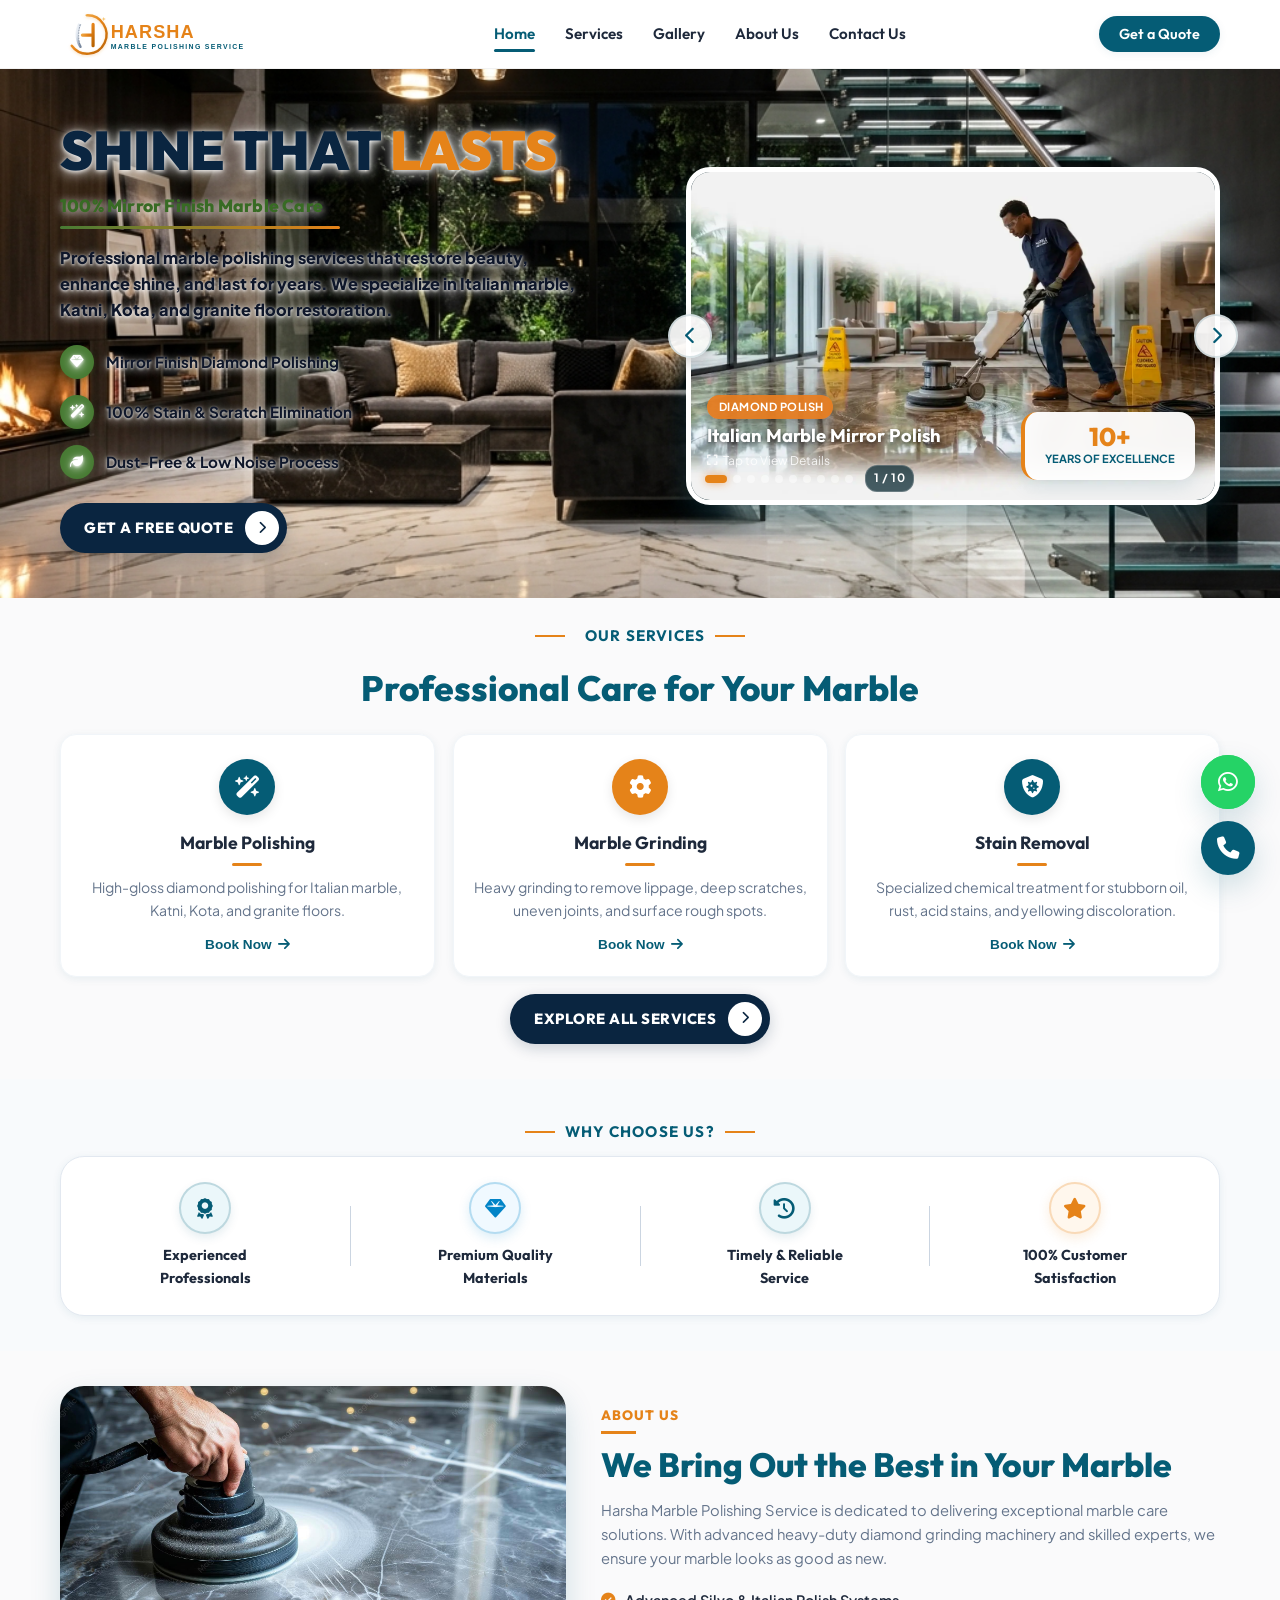
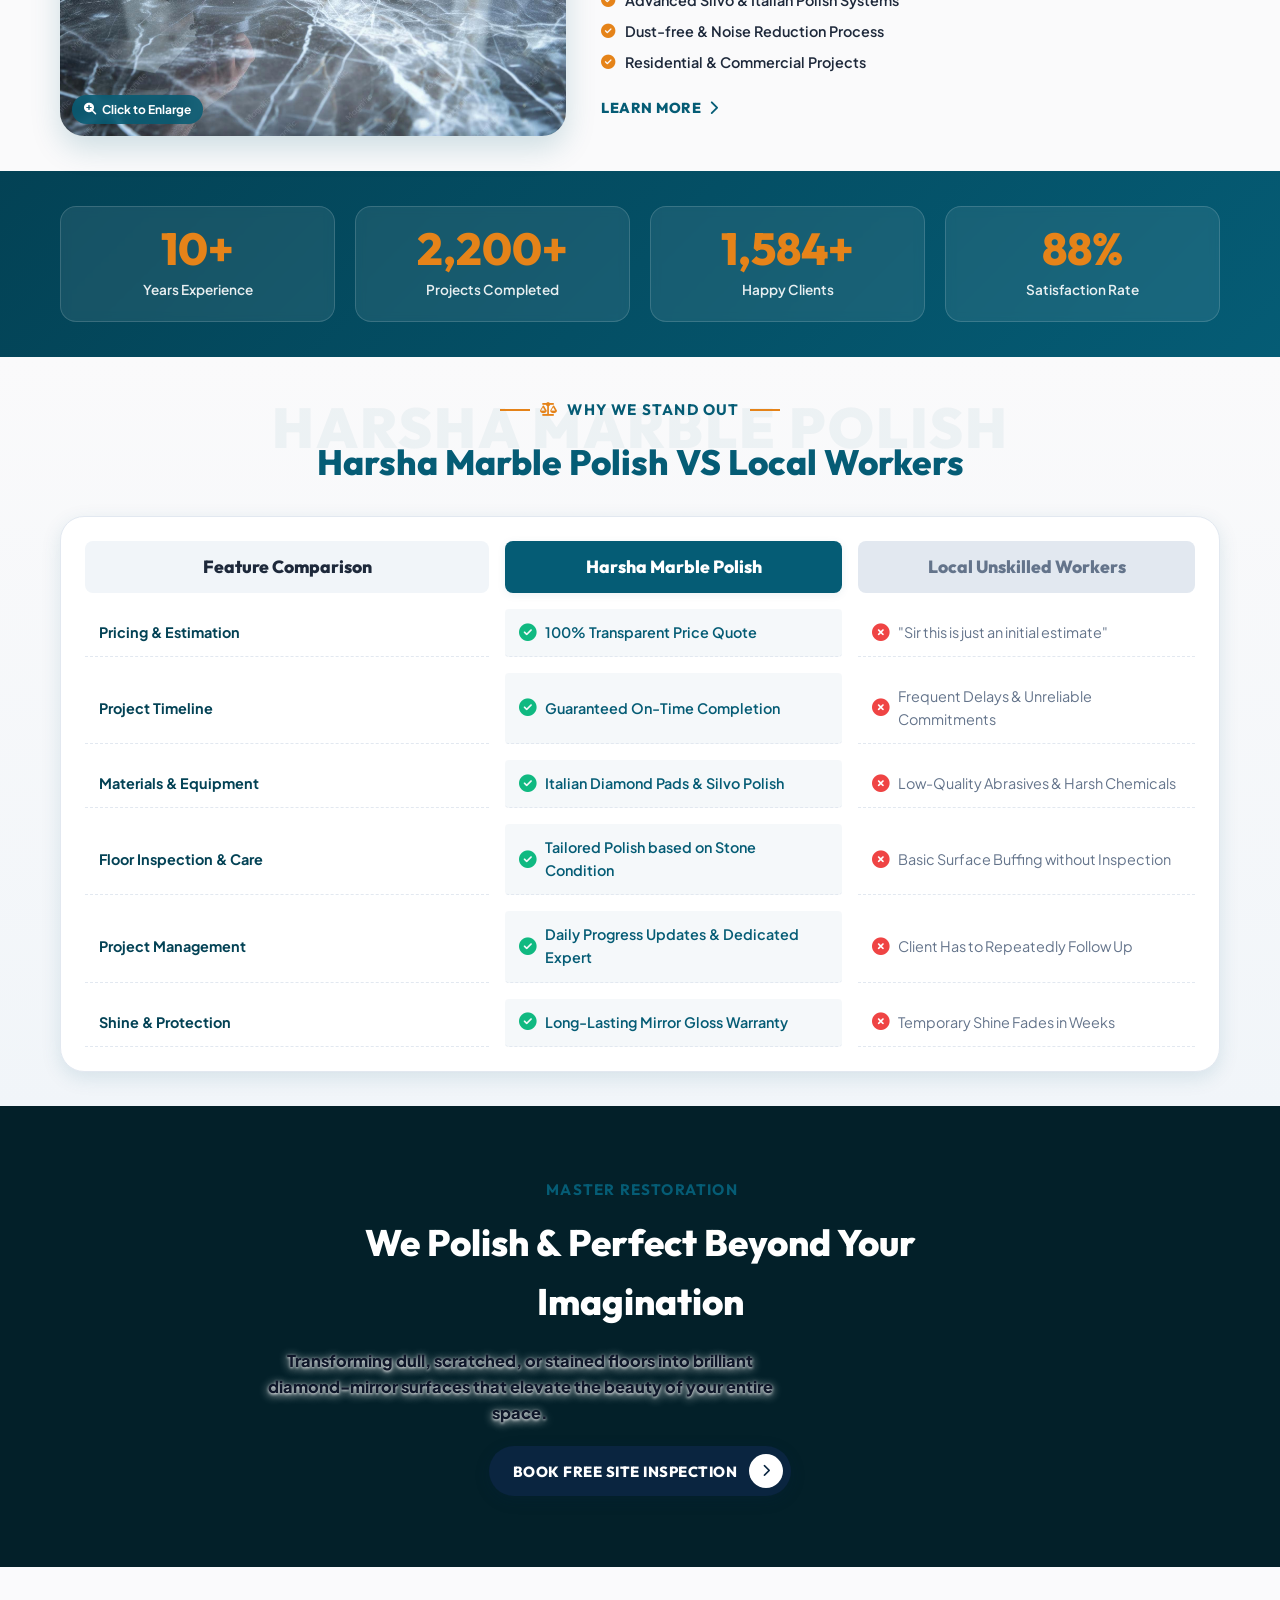
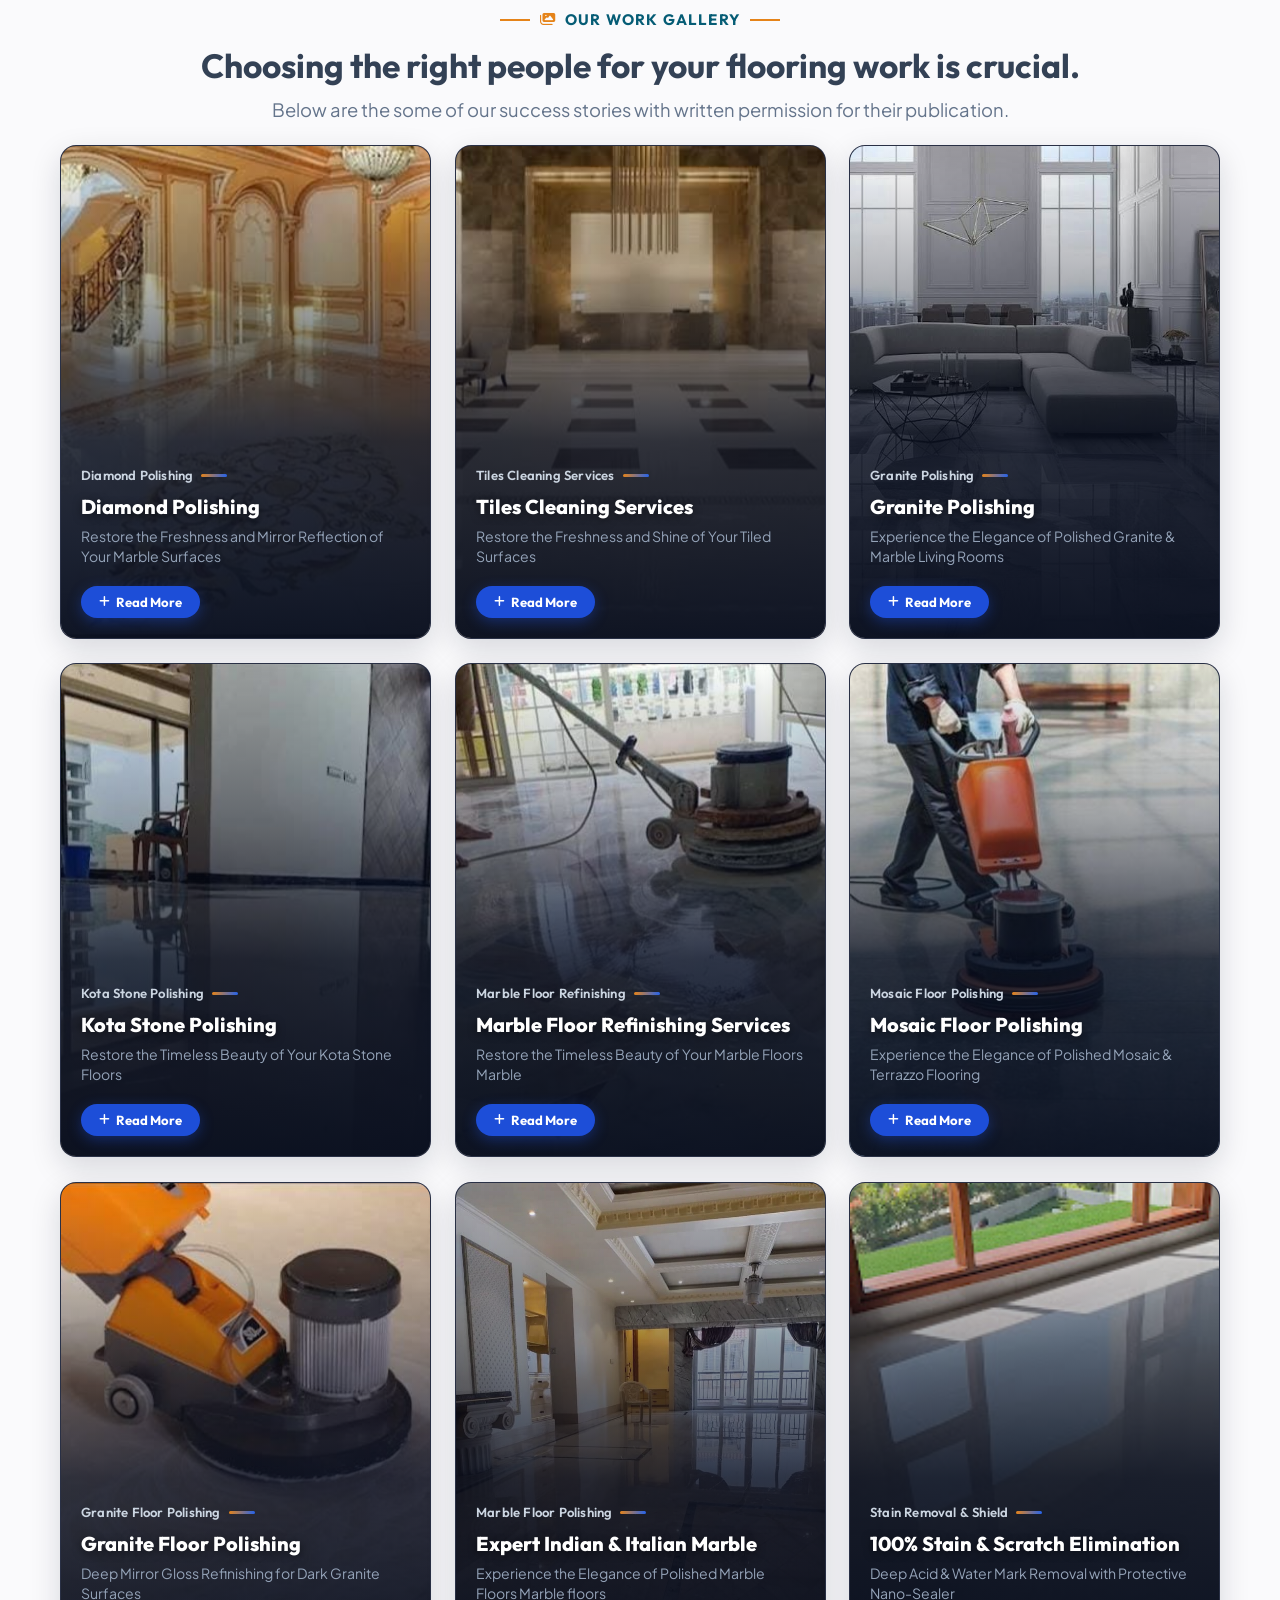
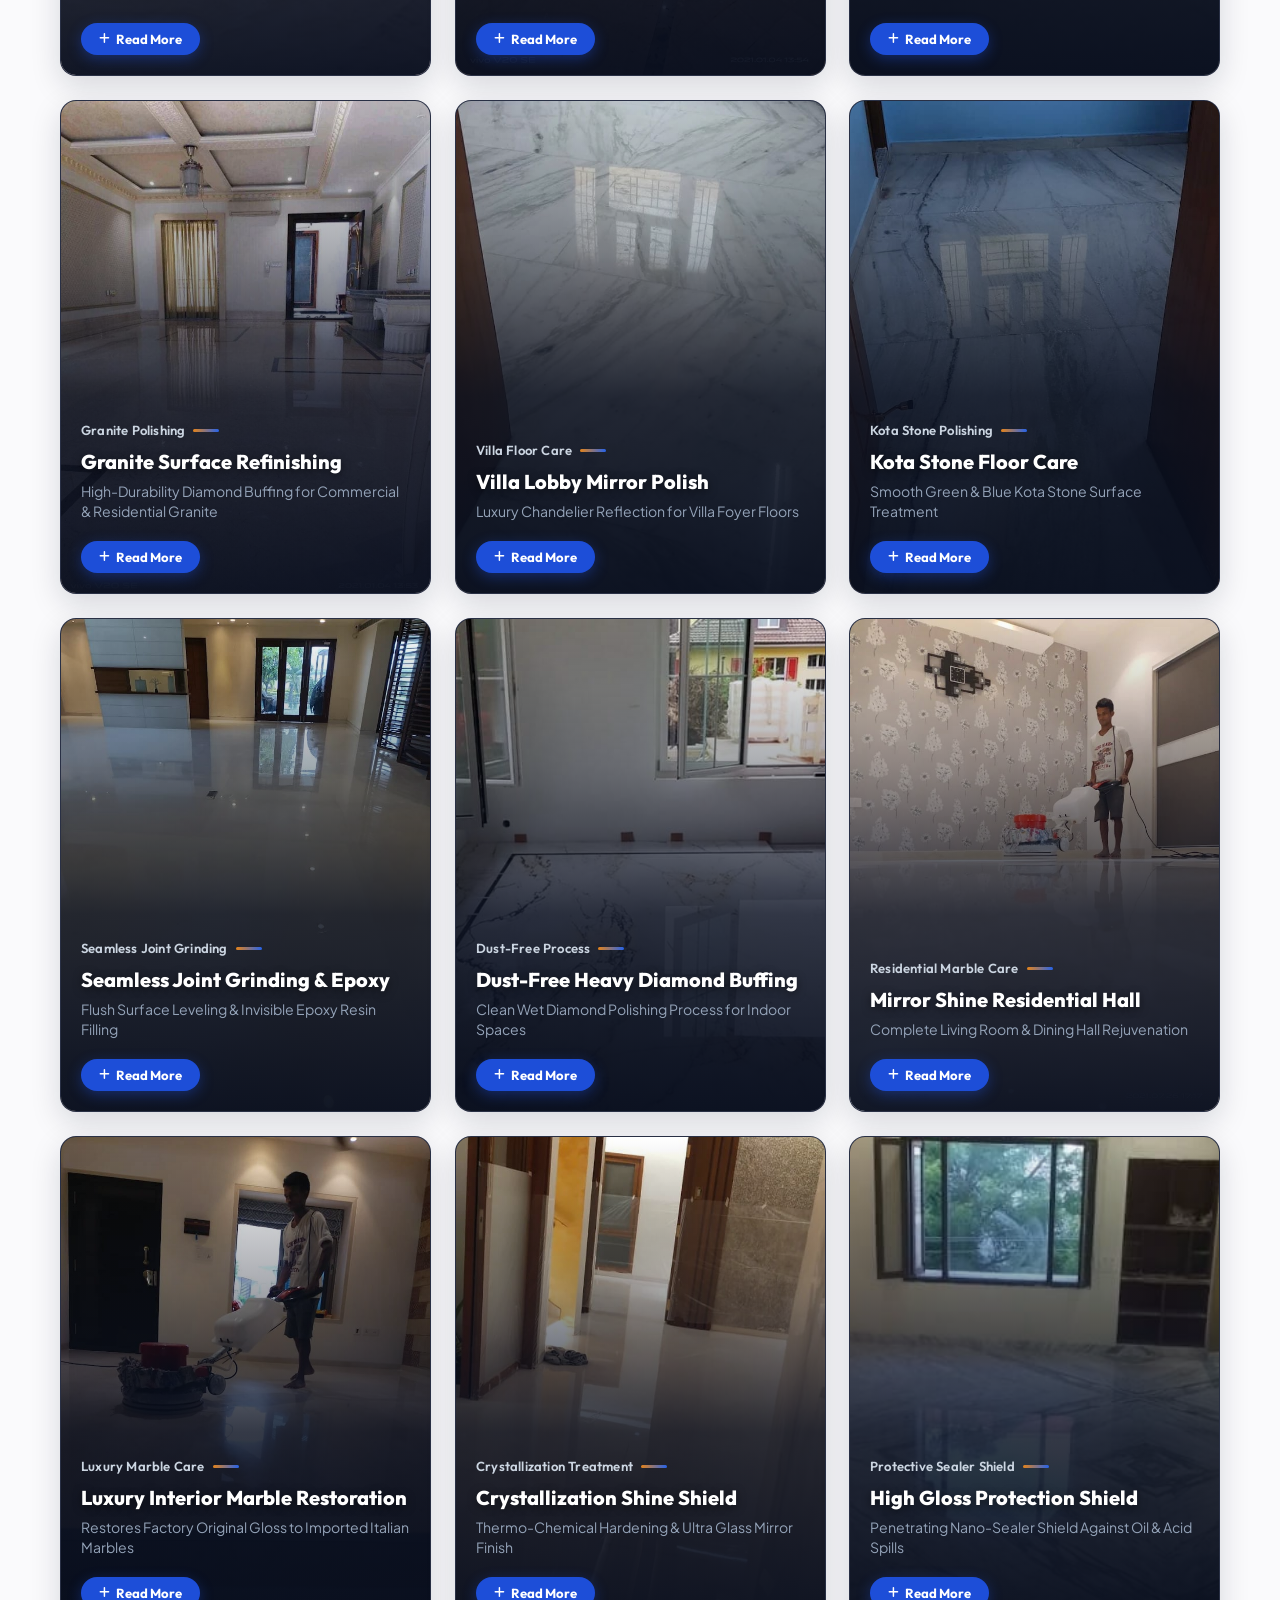
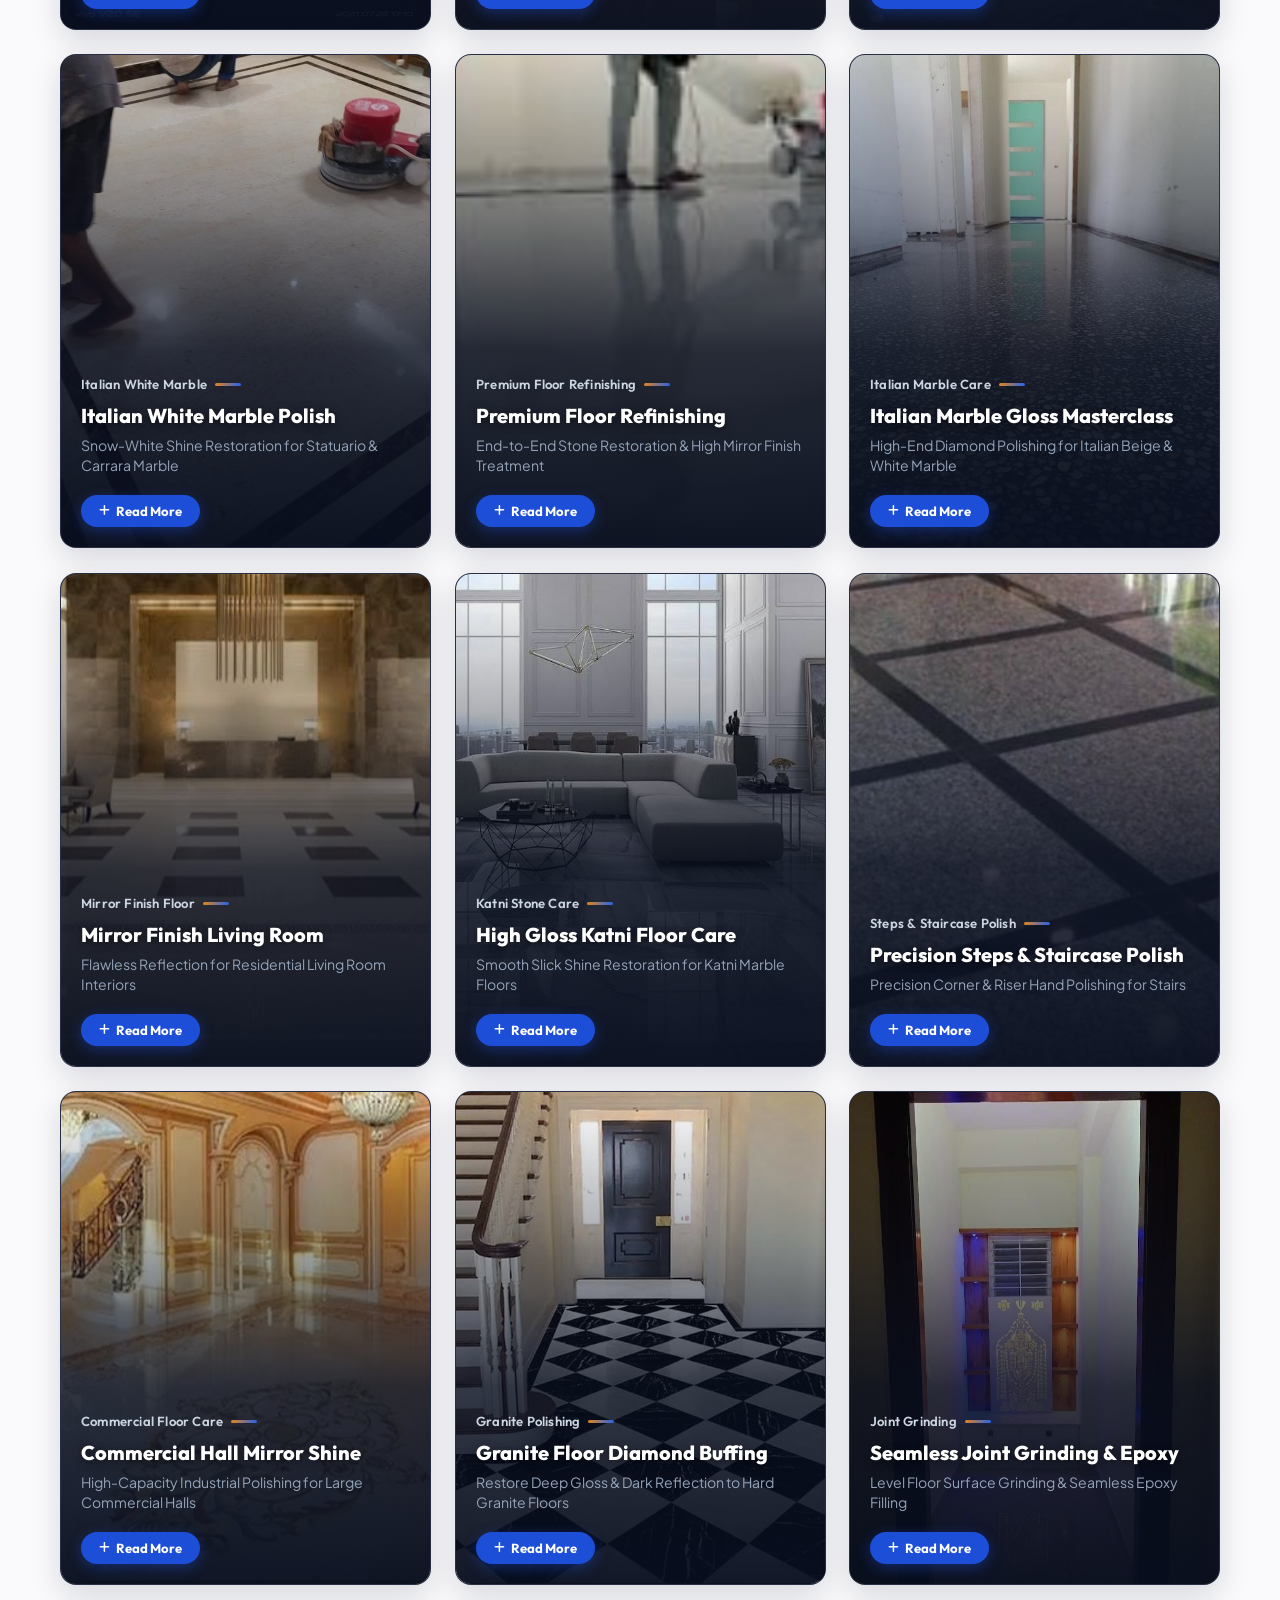
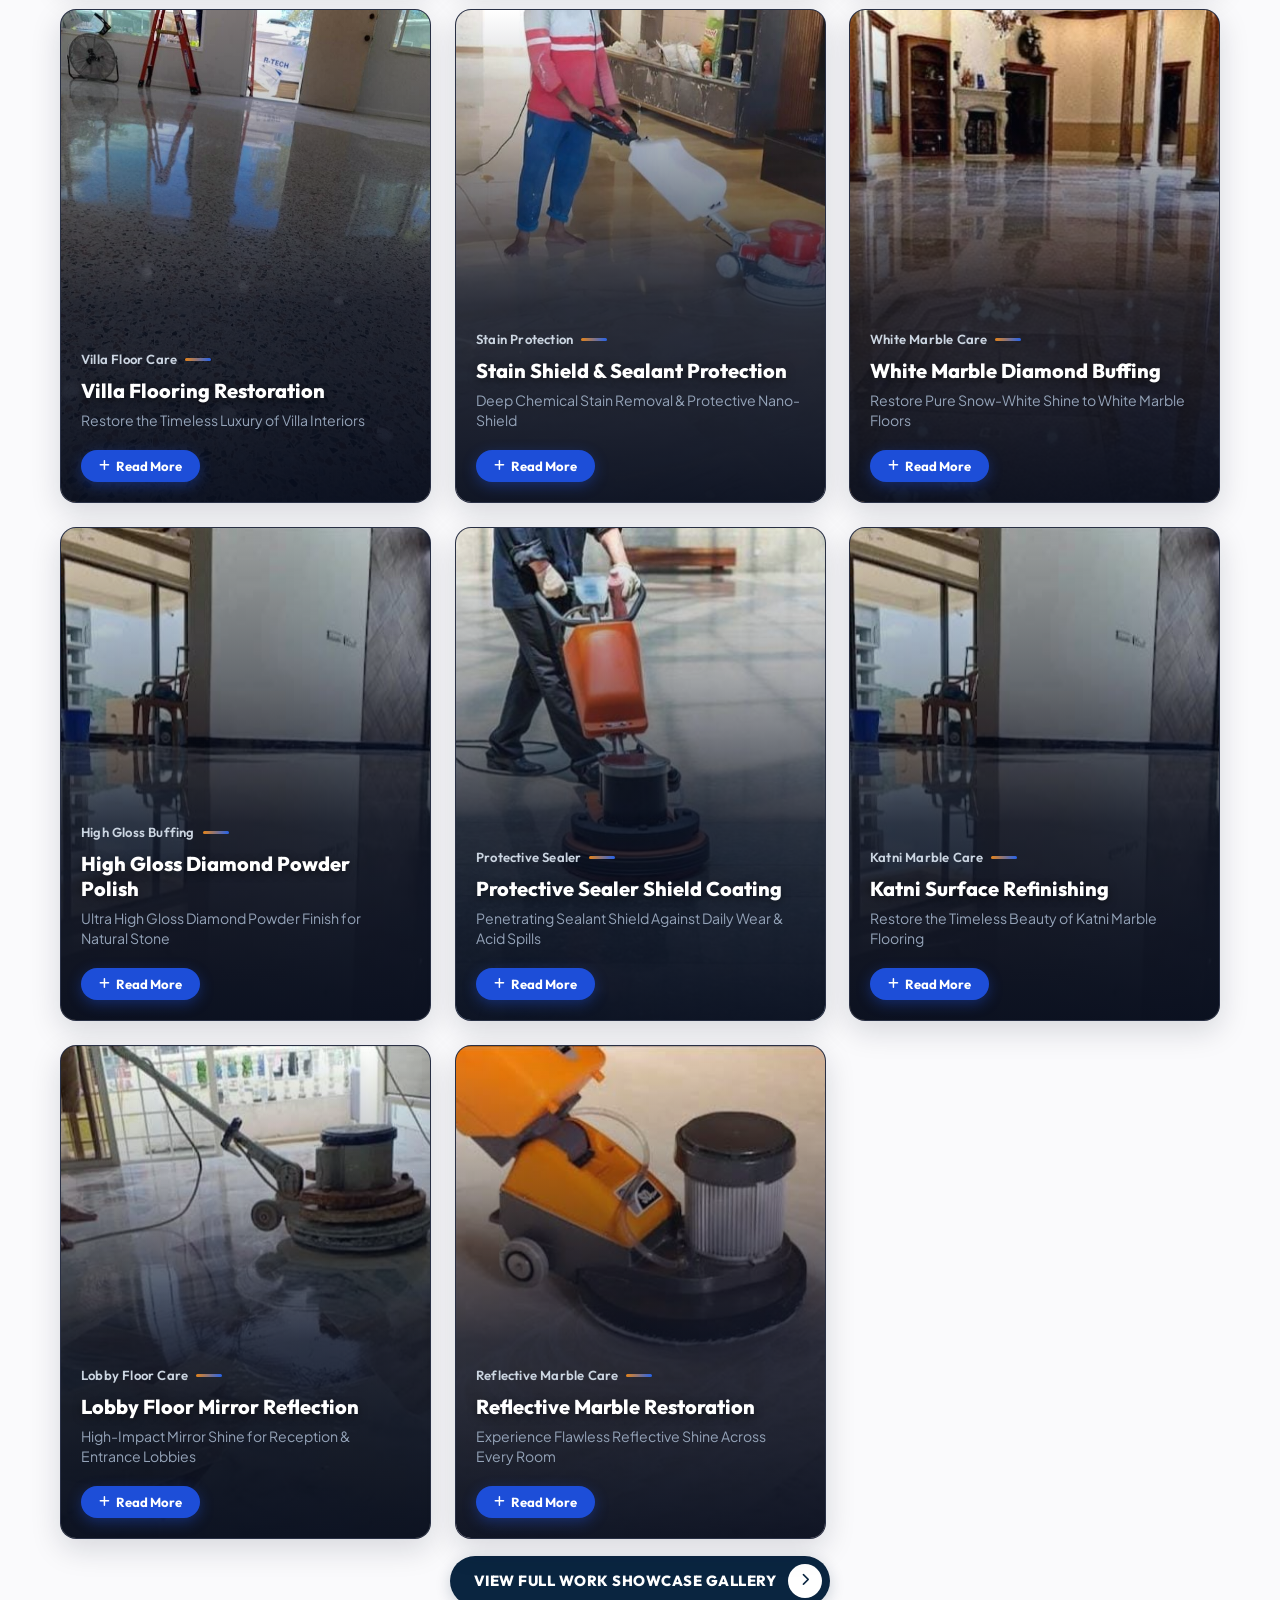
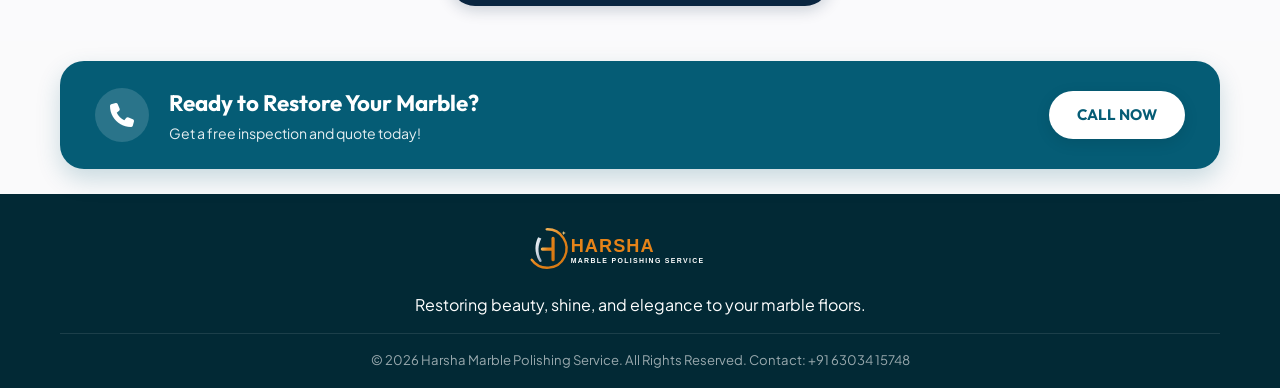
==== commit e1322c22: "feat: Redesign gallery grid to match reference vertical cards with Read More detail popup content mo" ====
--- a/index.html
+++ b/index.html
@@ -637,6 +637,38 @@
         </div>
     </div>
 
+    <!-- PROJECT DETAIL MODAL (Read More Content Viewer) -->
+    <div class="project-modal-overlay" id="projectDetailModalOverlay" onclick="closeProjectDetailOnOverlay(event)">
+        <div class="project-modal-card">
+            <button class="project-modal-close" onclick="closeProjectDetailModal()">&times;</button>
+            <div class="project-modal-grid">
+                <div class="project-modal-img-col">
+                    <img id="detailModalImg" src="" alt="Project View">
+                    <div class="project-modal-img-badge" id="detailModalTag">Diamond Polishing</div>
+                </div>
+                <div class="project-modal-info-col">
+                    <span class="detail-subtitle-tag" id="detailModalSubTag">Harsha Marble Service Showcase</span>
+                    <h2 class="detail-title" id="detailModalTitle">Diamond Polishing</h2>
+                    <p class="detail-desc" id="detailModalDetails">Full project description...</p>
+                    <div class="detail-features-box">
+                        <h4><i class="fa-solid fa-wand-magic-sparkles accent-star"></i> Key Service Highlights:</h4>
+                        <ul class="detail-features-list" id="detailModalFeatures">
+                            <!-- Dynamic items -->
+                        </ul>
+                    </div>
+                    <div class="detail-actions">
+                        <button class="btn btn-quote-modal-action" onclick="requestQuoteForCurrentDetail()">
+                            <i class="fa-brands fa-whatsapp"></i> Get Quote via WhatsApp
+                        </button>
+                        <a href="tel:916303415748" class="btn btn-call-modal-action">
+                            <i class="fa-solid fa-phone"></i> Call Service Expert
+                        </a>
+                    </div>
+                </div>
+            </div>
+        </div>
+    </div>
+
     <!-- FLOATING QUICK ACTIONS (WHATSAPP & CALL) -->
     <div class="floating-actions-container">
         <a href="https://wa.me/916303415748?text=Hello%20Harsha%20Marble%20Polishing%20Service!%20I%20would%20like%20to%20enquire%20about%20your%20marble%20polishing%20services." target="_blank" class="floating-btn btn-whatsapp-pulse" aria-label="Chat on WhatsApp">
--- a/style.css
+++ b/style.css
@@ -1459,54 +1459,464 @@
     }
 }
 
+/* --- GALLERY GRID & REFERENCE CARD STYLING --- */
 .gallery-grid {
     display: grid;
-    grid-template-columns: repeat(3, 1fr);
-    gap: 8px;
-}
-
-@media (min-width: 768px) {
+    grid-template-columns: repeat(1, 1fr);
+    gap: 16px;
+}
+
+@media (min-width: 576px) {
+    .gallery-grid {
+        grid-template-columns: repeat(2, 1fr);
+        gap: 20px;
+    }
+}
+
+@media (min-width: 992px) {
     .gallery-grid {
         grid-template-columns: repeat(3, 1fr);
-        gap: 16px;
-    }
-}
-
-@media (min-width: 1200px) {
-    .gallery-grid {
-        grid-template-columns: repeat(4, 1fr);
-        gap: 20px;
-    }
-}
-
-.gallery-item {
+        gap: 24px;
+    }
+}
+
+/* Tall Spacious Reference Card Box */
+.gallery-card-box {
+    position: relative;
+    width: 100%;
+    aspect-ratio: 3 / 4;
+    min-height: 380px;
+    border-radius: 16px;
+    overflow: hidden;
+    background: #0B132B;
+    cursor: pointer;
+    box-shadow: 0 10px 30px rgba(15, 23, 42, 0.15);
+    border: 1px solid rgba(255, 255, 255, 0.12);
+    transition: transform 0.35s cubic-bezier(0.165, 0.84, 0.44, 1), box-shadow 0.35s cubic-bezier(0.165, 0.84, 0.44, 1);
+    display: flex;
+    flex-direction: column;
+    justify-content: flex-end;
     opacity: 1 !important;
     transform: none !important;
     visibility: visible !important;
-    background: var(--color-white);
-    border-radius: 8px;
-    padding: 4px;
-    box-shadow: 0 2px 6px rgba(0, 0, 0, 0.05);
+}
+
+.gallery-card-box:hover {
+    transform: translateY(-8px) !important;
+    box-shadow: 0 20px 45px rgba(15, 23, 42, 0.35);
+    border-color: rgba(229, 131, 25, 0.5);
+}
+
+.gallery-card-bg {
+    position: absolute;
+    top: 0;
+    left: 0;
+    width: 100%;
+    height: 100%;
+    z-index: 1;
+}
+
+.gallery-card-bg img {
+    width: 100%;
+    height: 100%;
+    object-fit: cover;
+    transition: transform 0.6s cubic-bezier(0.165, 0.84, 0.44, 1);
+}
+
+.gallery-card-box:hover .gallery-card-bg img {
+    transform: scale(1.08);
+}
+
+/* Dark Gradient Scrim Overlay for Crystal Clear Text Visibility */
+.gallery-card-scrim {
+    position: absolute;
+    top: 0;
+    left: 0;
+    width: 100%;
+    height: 100%;
+    background: linear-gradient(
+        to top, 
+        rgba(8, 14, 30, 0.96) 0%, 
+        rgba(8, 14, 30, 0.82) 40%, 
+        rgba(8, 14, 30, 0.35) 70%, 
+        transparent 100%
+    );
+    z-index: 2;
+    transition: background 0.35s ease;
+}
+
+.gallery-card-box:hover .gallery-card-scrim {
+    background: linear-gradient(
+        to top, 
+        rgba(8, 14, 30, 0.98) 0%, 
+        rgba(8, 14, 30, 0.88) 45%, 
+        rgba(8, 14, 30, 0.45) 75%, 
+        transparent 100%
+    );
+}
+
+/* Card Bottom Content Container */
+.gallery-card-content {
+    position: relative;
+    z-index: 3;
+    padding: 22px 20px 20px;
+    display: flex;
+    flex-direction: column;
+    gap: 6px;
+    text-align: left;
+}
+
+/* Category Tag & Accent Line */
+.gallery-card-tag-wrapper {
+    display: inline-flex;
+    align-items: center;
+    gap: 8px;
+    margin-bottom: 2px;
+}
+
+.gallery-card-tag {
+    font-family: var(--font-heading);
+    font-size: 0.82rem;
+    font-weight: 600;
+    color: #CBD5E1;
+    letter-spacing: 0.2px;
+}
+
+.tag-accent-line {
+    width: 26px;
+    height: 3px;
+    background: linear-gradient(90deg, #E58319, #2563EB);
+    border-radius: 2px;
+}
+
+/* Bold Main Title */
+.gallery-card-title {
+    font-family: var(--font-heading);
+    font-size: 1.25rem;
+    font-weight: 800;
+    color: #FFFFFF;
+    line-height: 1.25;
+    margin: 0;
+    text-shadow: 0 2px 8px rgba(0, 0, 0, 0.5);
+}
+
+/* Sub-heading / Description Snippet */
+.gallery-card-desc {
+    font-size: 0.88rem;
+    color: #94A3B8;
+    line-height: 1.4;
+    margin: 2px 0 10px;
+    display: -webkit-box;
+    -webkit-line-clamp: 2;
+    -webkit-box-orient: vertical;
+    overflow: hidden;
+    text-overflow: ellipsis;
+}
+
+/* Blue "+ Read More" Pill Button */
+.gallery-card-action {
+    margin-top: 4px;
+}
+
+.btn-read-more-pill {
+    display: inline-flex;
+    align-items: center;
+    gap: 6px;
+    background: #1D4ED8;
+    color: #FFFFFF;
+    font-family: var(--font-heading);
+    font-size: 0.82rem;
+    font-weight: 700;
+    padding: 8px 18px;
+    border-radius: 30px;
+    border: none;
+    cursor: pointer;
+    box-shadow: 0 4px 14px rgba(29, 78, 216, 0.4);
+    transition: all 0.25s ease;
+}
+
+.btn-read-more-pill:hover {
+    background: #2563EB;
+    transform: translateY(-2px);
+    box-shadow: 0 6px 18px rgba(37, 99, 235, 0.55);
+}
+
+.btn-read-more-pill i {
+    font-size: 0.75rem;
+}
+
+@media (max-width: 576px) {
+    .gallery-card-box {
+        aspect-ratio: 3 / 4.2;
+        min-height: 350px;
+        border-radius: 14px;
+    }
+    .gallery-card-content {
+        padding: 16px 14px 14px;
+    }
+    .gallery-card-title {
+        font-size: 1.1rem;
+    }
+    .gallery-card-desc {
+        font-size: 0.82rem;
+        -webkit-line-clamp: 2;
+    }
+    .btn-read-more-pill {
+        font-size: 0.78rem;
+        padding: 7px 15px;
+    }
+}
+
+/* --- PROJECT DETAIL MODAL STYLES --- */
+.project-modal-overlay {
+    position: fixed;
+    top: 0;
+    left: 0;
+    width: 100%;
+    height: 100%;
+    background: rgba(10, 15, 30, 0.88);
+    backdrop-filter: blur(8px);
+    z-index: 99999;
+    display: flex;
+    align-items: center;
+    justify-content: center;
+    opacity: 0;
+    visibility: hidden;
+    transition: opacity 0.3s ease, visibility 0.3s ease;
+    padding: 20px;
+}
+
+.project-modal-overlay.open {
+    opacity: 1;
+    visibility: visible;
+}
+
+.project-modal-card {
+    position: relative;
+    width: 100%;
+    max-width: 860px;
+    background: #FFFFFF;
+    border-radius: 20px;
+    overflow: hidden;
+    box-shadow: 0 25px 60px rgba(0, 0, 0, 0.35);
+    max-height: 90vh;
+    overflow-y: auto;
+    animation: modalPopIn 0.35s cubic-bezier(0.165, 0.84, 0.44, 1);
+}
+
+@keyframes modalPopIn {
+    from {
+        opacity: 0;
+        transform: scale(0.92) translateY(20px);
+    }
+    to {
+        opacity: 1;
+        transform: scale(1) translateY(0);
+    }
+}
+
+.project-modal-close {
+    position: absolute;
+    top: 14px;
+    right: 18px;
+    background: rgba(15, 23, 42, 0.6);
+    color: #FFFFFF;
+    border: none;
+    font-size: 1.6rem;
+    width: 38px;
+    height: 38px;
+    border-radius: 50%;
+    cursor: pointer;
+    z-index: 10;
+    display: flex;
+    align-items: center;
+    justify-content: center;
+    transition: background 0.2s ease;
+}
+
+.project-modal-close:hover {
+    background: rgba(15, 23, 42, 0.9);
+}
+
+.project-modal-grid {
+    display: grid;
+    grid-template-columns: 1fr;
+}
+
+@media (min-width: 768px) {
+    .project-modal-grid {
+        grid-template-columns: 1.1fr 1.2fr;
+    }
+}
+
+.project-modal-img-col {
+    position: relative;
+    width: 100%;
+    min-height: 280px;
+    max-height: 420px;
+    background: #0F172A;
+}
+
+.project-modal-img-col img {
+    width: 100%;
+    height: 100%;
+    object-fit: cover;
+}
+
+.project-modal-img-badge {
+    position: absolute;
+    bottom: 14px;
+    left: 14px;
+    background: rgba(29, 78, 216, 0.9);
+    color: #FFFFFF;
+    font-family: var(--font-heading);
+    font-size: 0.78rem;
+    font-weight: 700;
+    padding: 6px 14px;
+    border-radius: 20px;
+    backdrop-filter: blur(4px);
+}
+
+.project-modal-info-col {
+    padding: 28px 24px;
+    display: flex;
+    flex-direction: column;
+    justify-content: center;
+    gap: 12px;
+    text-align: left;
+}
+
+.detail-subtitle-tag {
+    font-family: var(--font-heading);
+    font-size: 0.8rem;
+    font-weight: 700;
+    color: #2563EB;
+    text-transform: uppercase;
+    letter-spacing: 0.5px;
+}
+
+.detail-title {
+    font-family: var(--font-heading);
+    font-size: 1.6rem;
+    font-weight: 800;
+    color: #0F172A;
+    line-height: 1.25;
+    margin: 0;
+}
+
+.detail-desc {
+    font-size: 0.94rem;
+    color: #475569;
+    line-height: 1.6;
+    margin: 0;
+}
+
+.detail-features-box {
+    background: #F8FAFC;
     border: 1px solid #E2E8F0;
+    border-radius: 12px;
+    padding: 14px 16px;
+    margin-top: 4px;
+}
+
+.detail-features-box h4 {
+    font-family: var(--font-heading);
+    font-size: 0.88rem;
+    font-weight: 700;
+    color: #1E293B;
+    margin: 0 0 8px;
+    display: flex;
+    align-items: center;
+    gap: 6px;
+}
+
+.accent-star {
+    color: #E58319;
+}
+
+.detail-features-list {
+    list-style: none;
+    padding: 0;
+    margin: 0;
+    display: flex;
+    flex-direction: column;
+    gap: 6px;
+}
+
+.detail-features-list li {
+    font-size: 0.85rem;
+    color: #334155;
+    display: flex;
+    align-items: center;
+    gap: 8px;
+    font-weight: 600;
+}
+
+.detail-features-list li i {
+    color: #16A34A;
+    font-size: 0.8rem;
+}
+
+.detail-actions {
+    display: flex;
+    flex-direction: column;
+    gap: 10px;
+    margin-top: 10px;
+}
+
+@media (min-width: 576px) {
+    .detail-actions {
+        flex-direction: row;
+    }
+}
+
+.btn-quote-modal-action {
+    background: #25D366;
+    color: #FFFFFF;
+    font-family: var(--font-heading);
+    font-weight: 700;
+    font-size: 0.88rem;
+    padding: 12px 20px;
+    border-radius: 30px;
+    border: none;
     cursor: pointer;
-    transition: transform 0.25s ease, box-shadow 0.25s ease;
-    height: 100%;
-}
-
-.gallery-item:hover {
-    transform: translateY(-4px) !important;
-    box-shadow: 0 8px 18px rgba(0, 0, 0, 0.12);
-    border-color: var(--color-accent);
-}
-
-.gallery-img-wrapper {
-    position: relative;
-    width: 100%;
-    aspect-ratio: 4 / 3;
-    height: auto;
-    border-radius: 6px;
-    overflow: hidden;
-    background: #F1F5F9;
+    display: inline-flex;
+    align-items: center;
+    justify-content: center;
+    gap: 8px;
+    box-shadow: 0 4px 14px rgba(37, 211, 102, 0.35);
+    transition: all 0.25s ease;
+    flex: 1;
+}
+
+.btn-quote-modal-action:hover {
+    background: #1DA851;
+    transform: translateY(-2px);
+    box-shadow: 0 6px 18px rgba(37, 211, 102, 0.45);
+}
+
+.btn-call-modal-action {
+    background: #0F172A;
+    color: #FFFFFF;
+    font-family: var(--font-heading);
+    font-weight: 700;
+    font-size: 0.88rem;
+    padding: 12px 20px;
+    border-radius: 30px;
+    border: none;
+    cursor: pointer;
+    display: inline-flex;
+    align-items: center;
+    justify-content: center;
+    gap: 8px;
+    text-decoration: none;
+    transition: all 0.25s ease;
+    flex: 1;
+}
+
+.btn-call-modal-action:hover {
+    background: #1E293B;
+    transform: translateY(-2px);
 }
 
 .gallery-img-wrapper img {
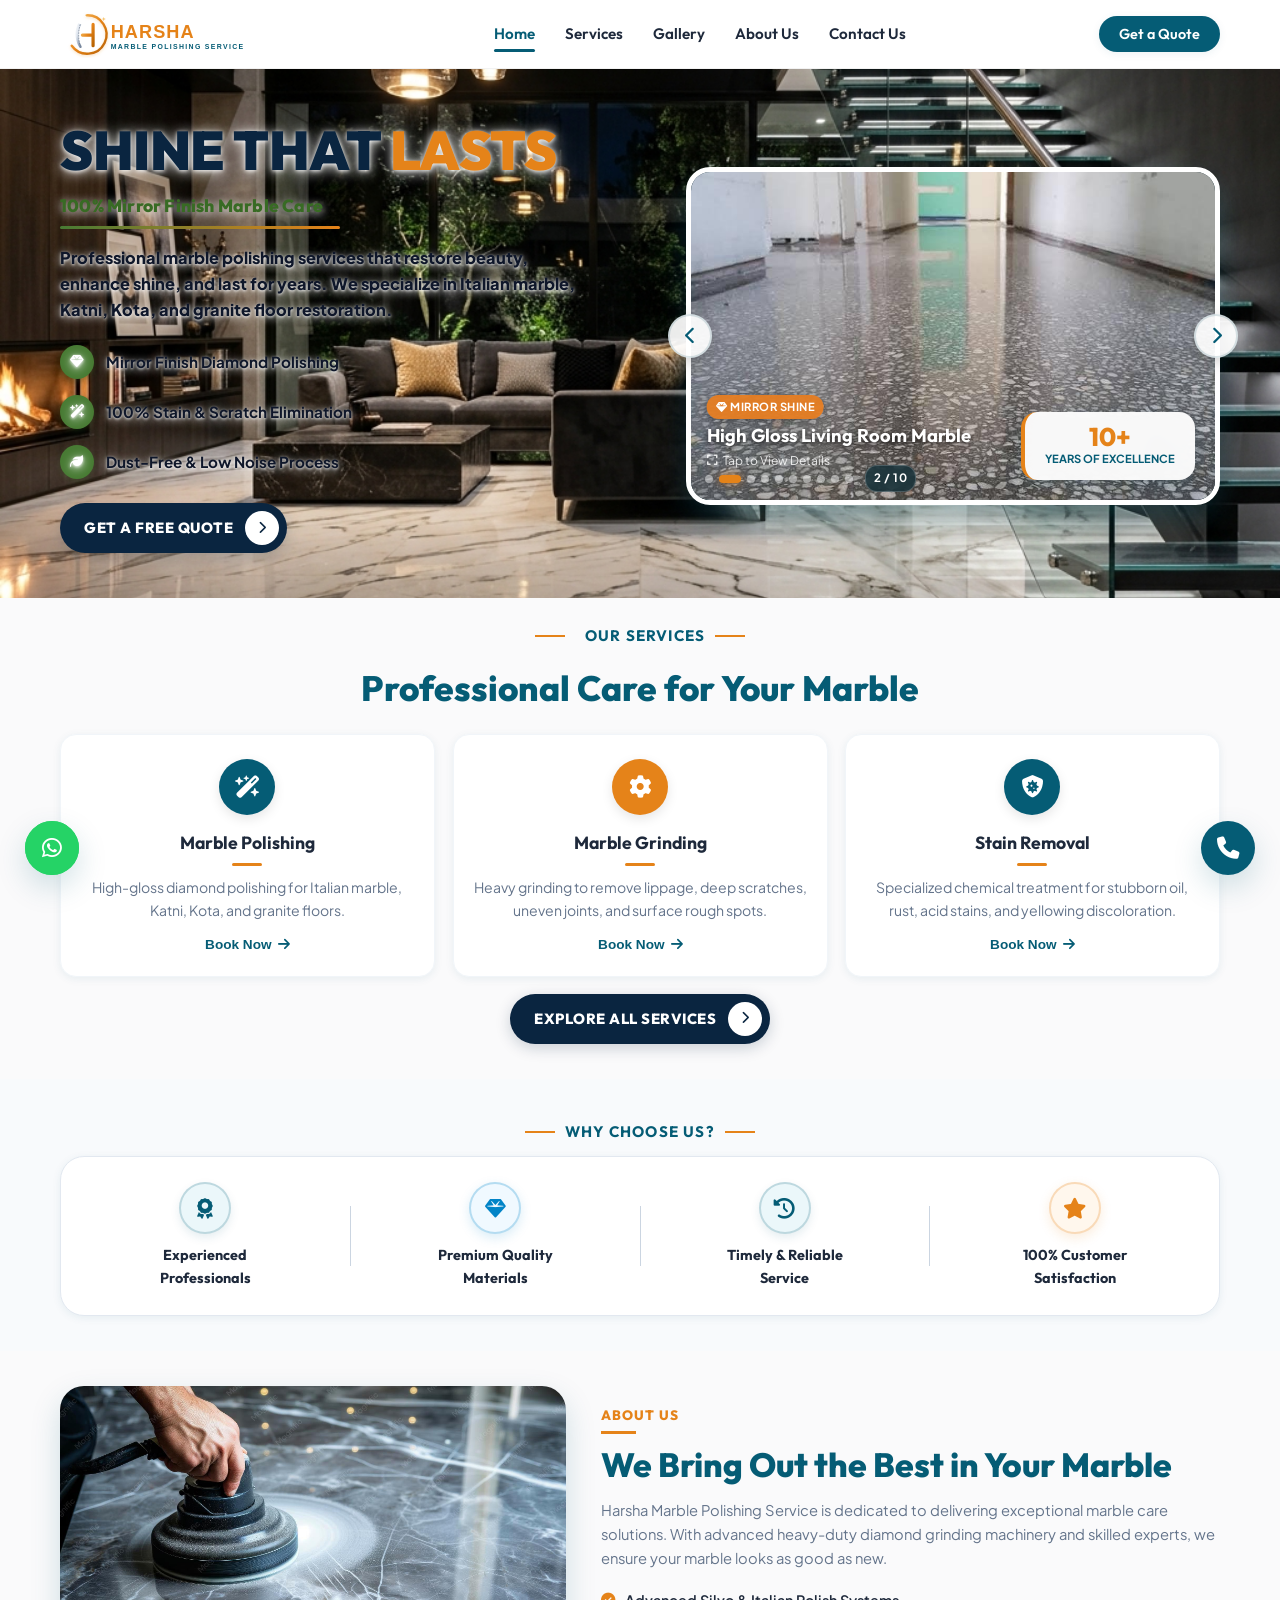
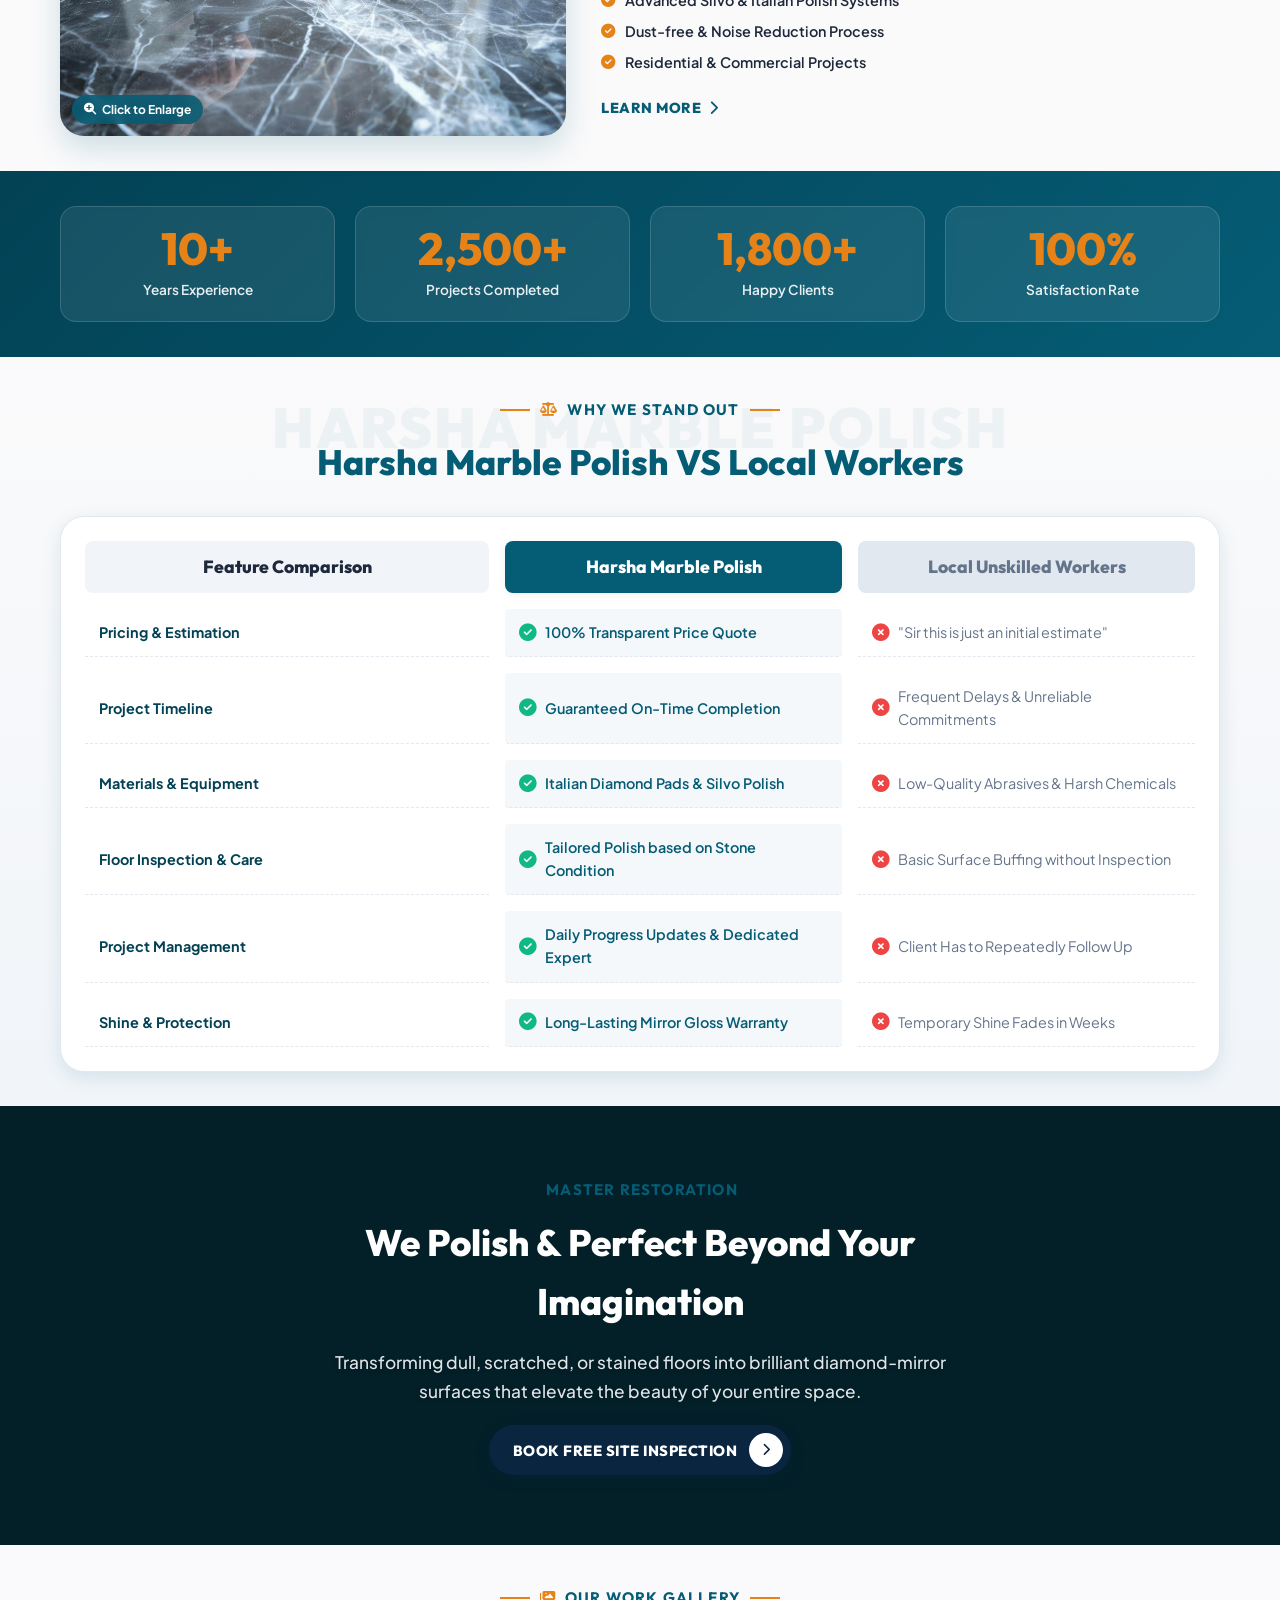
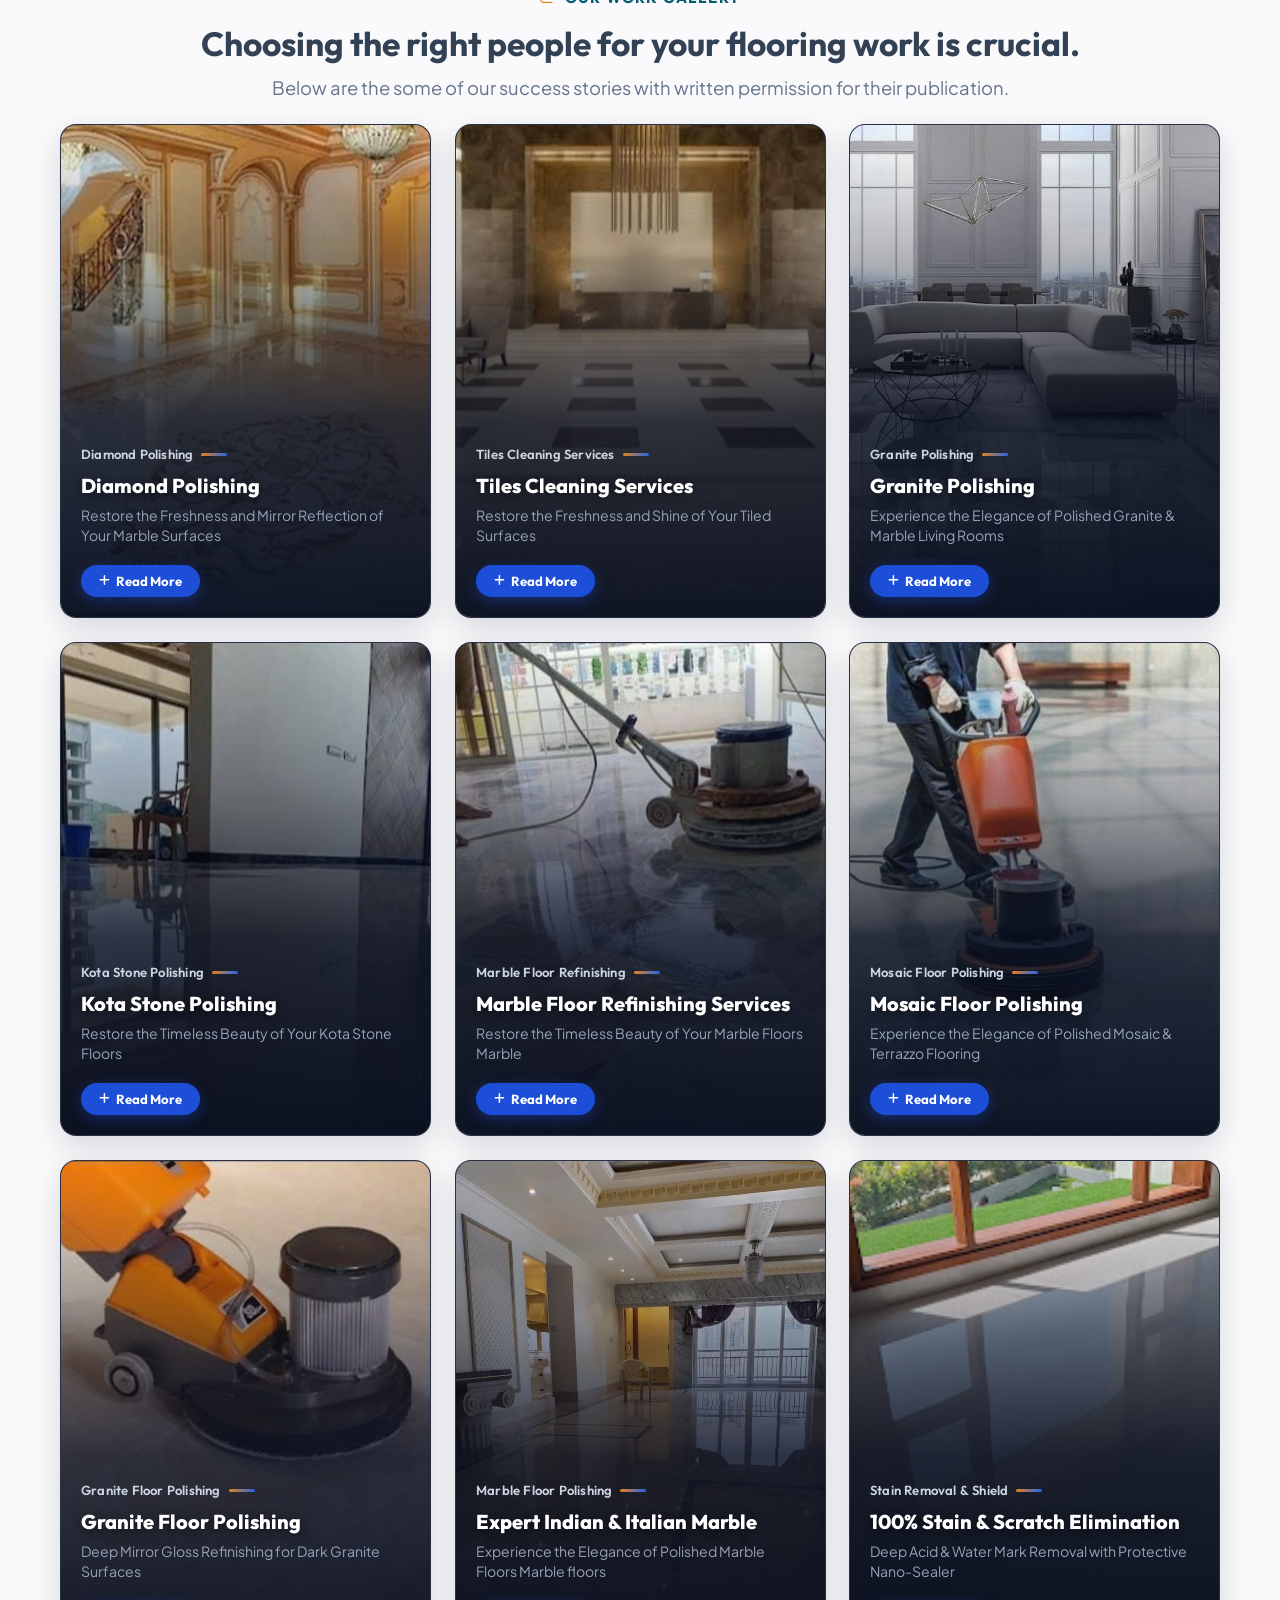
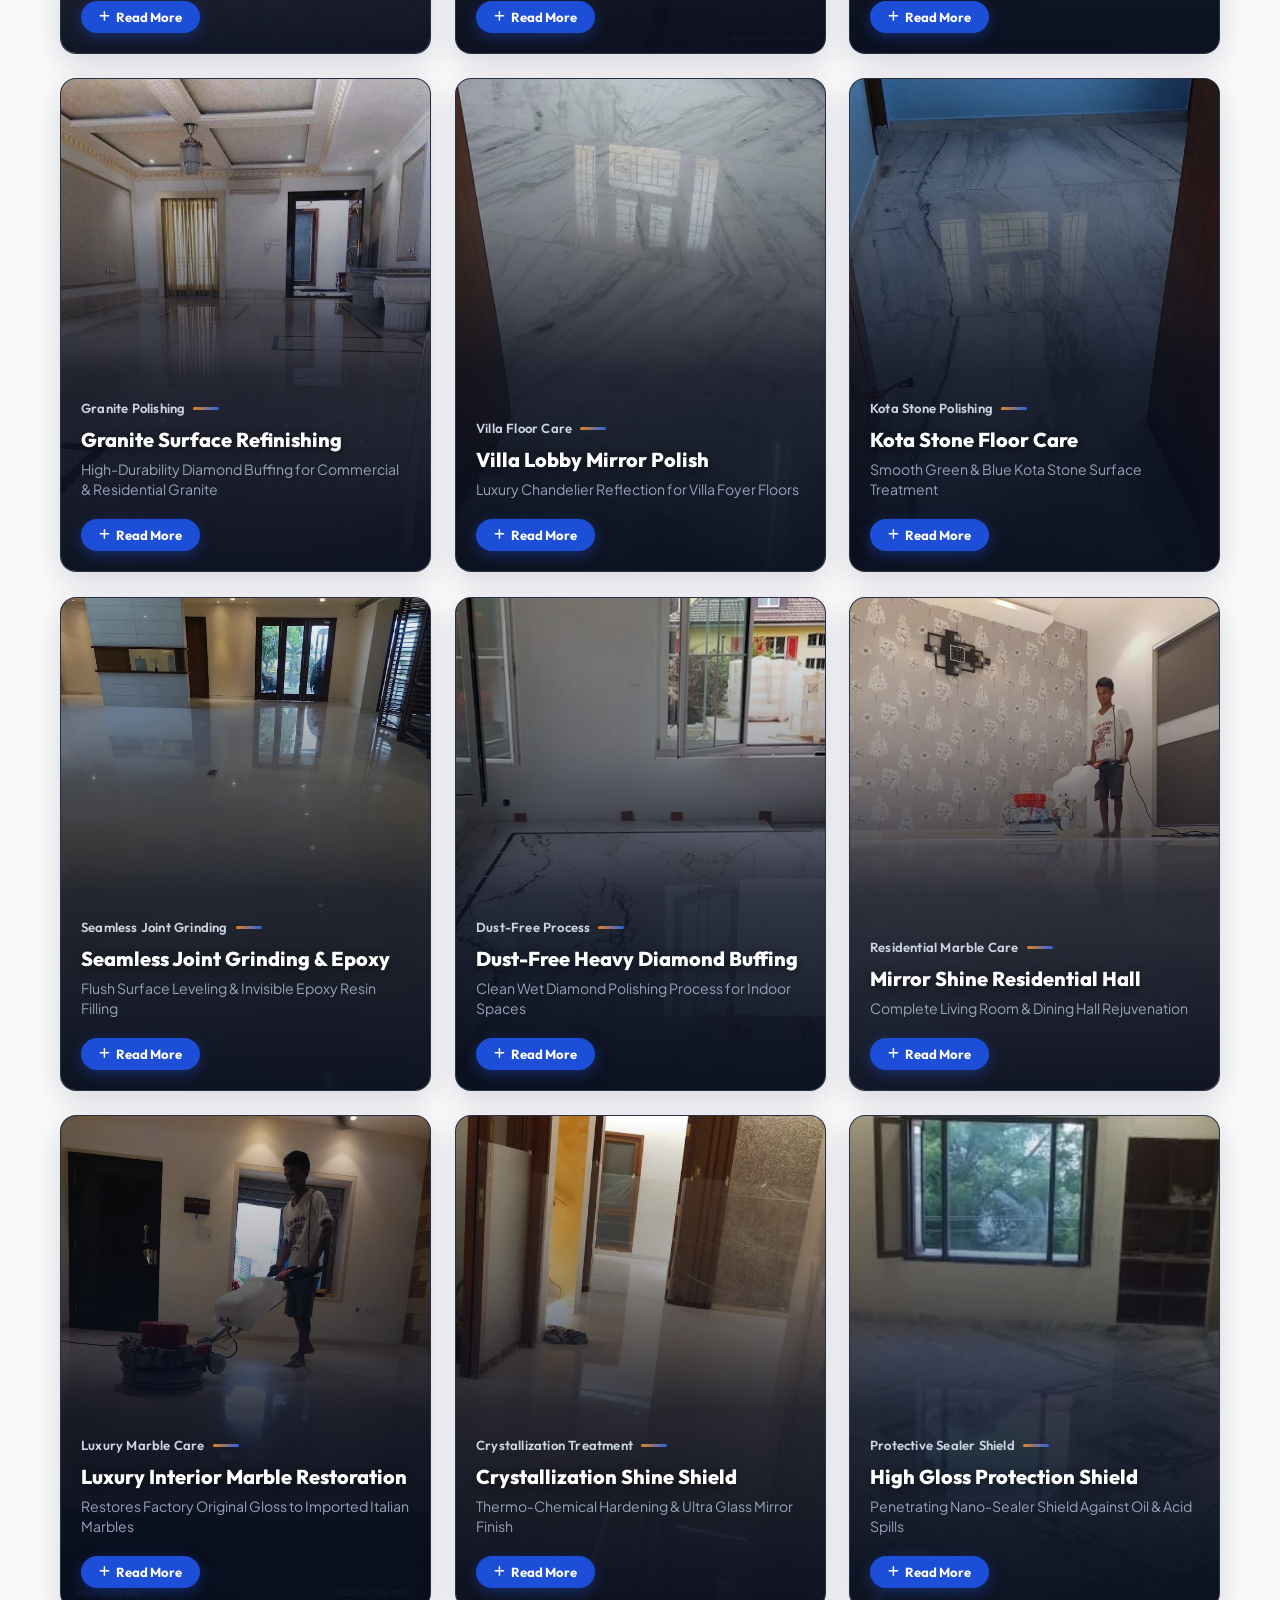
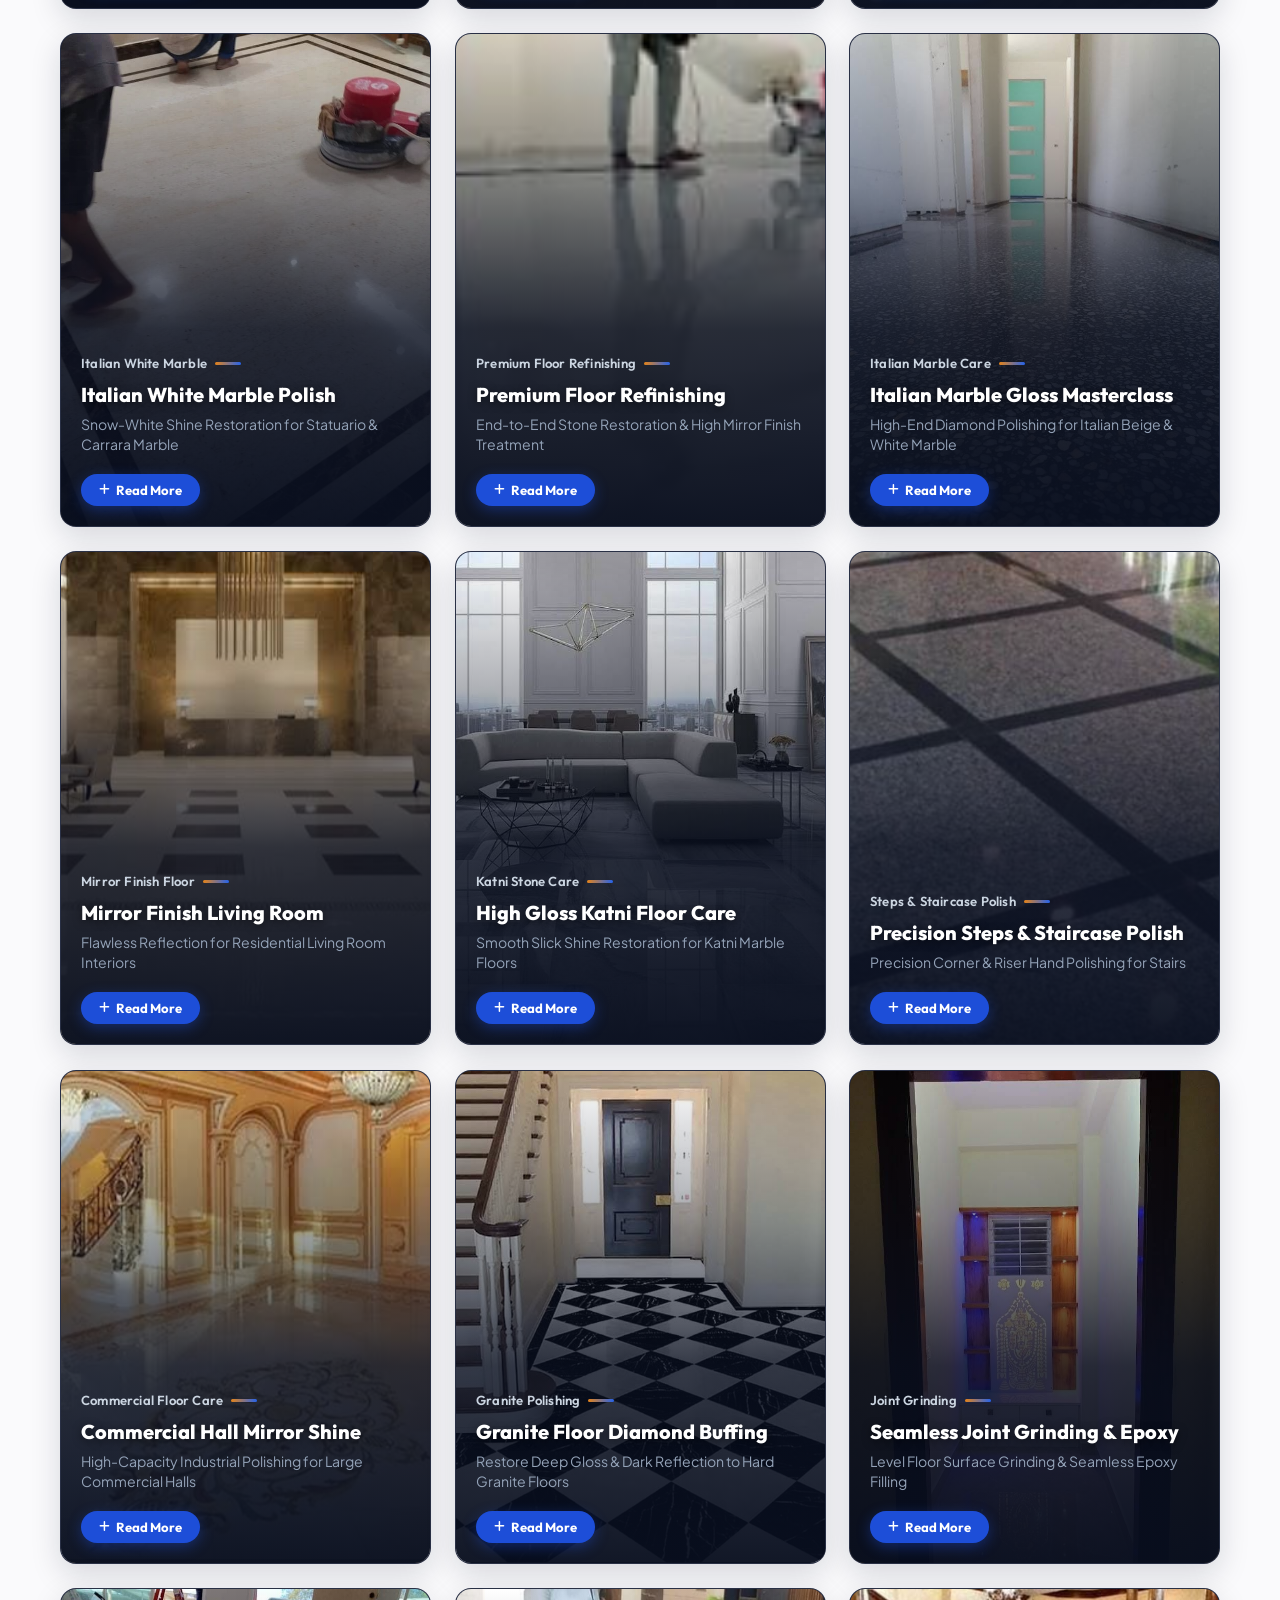
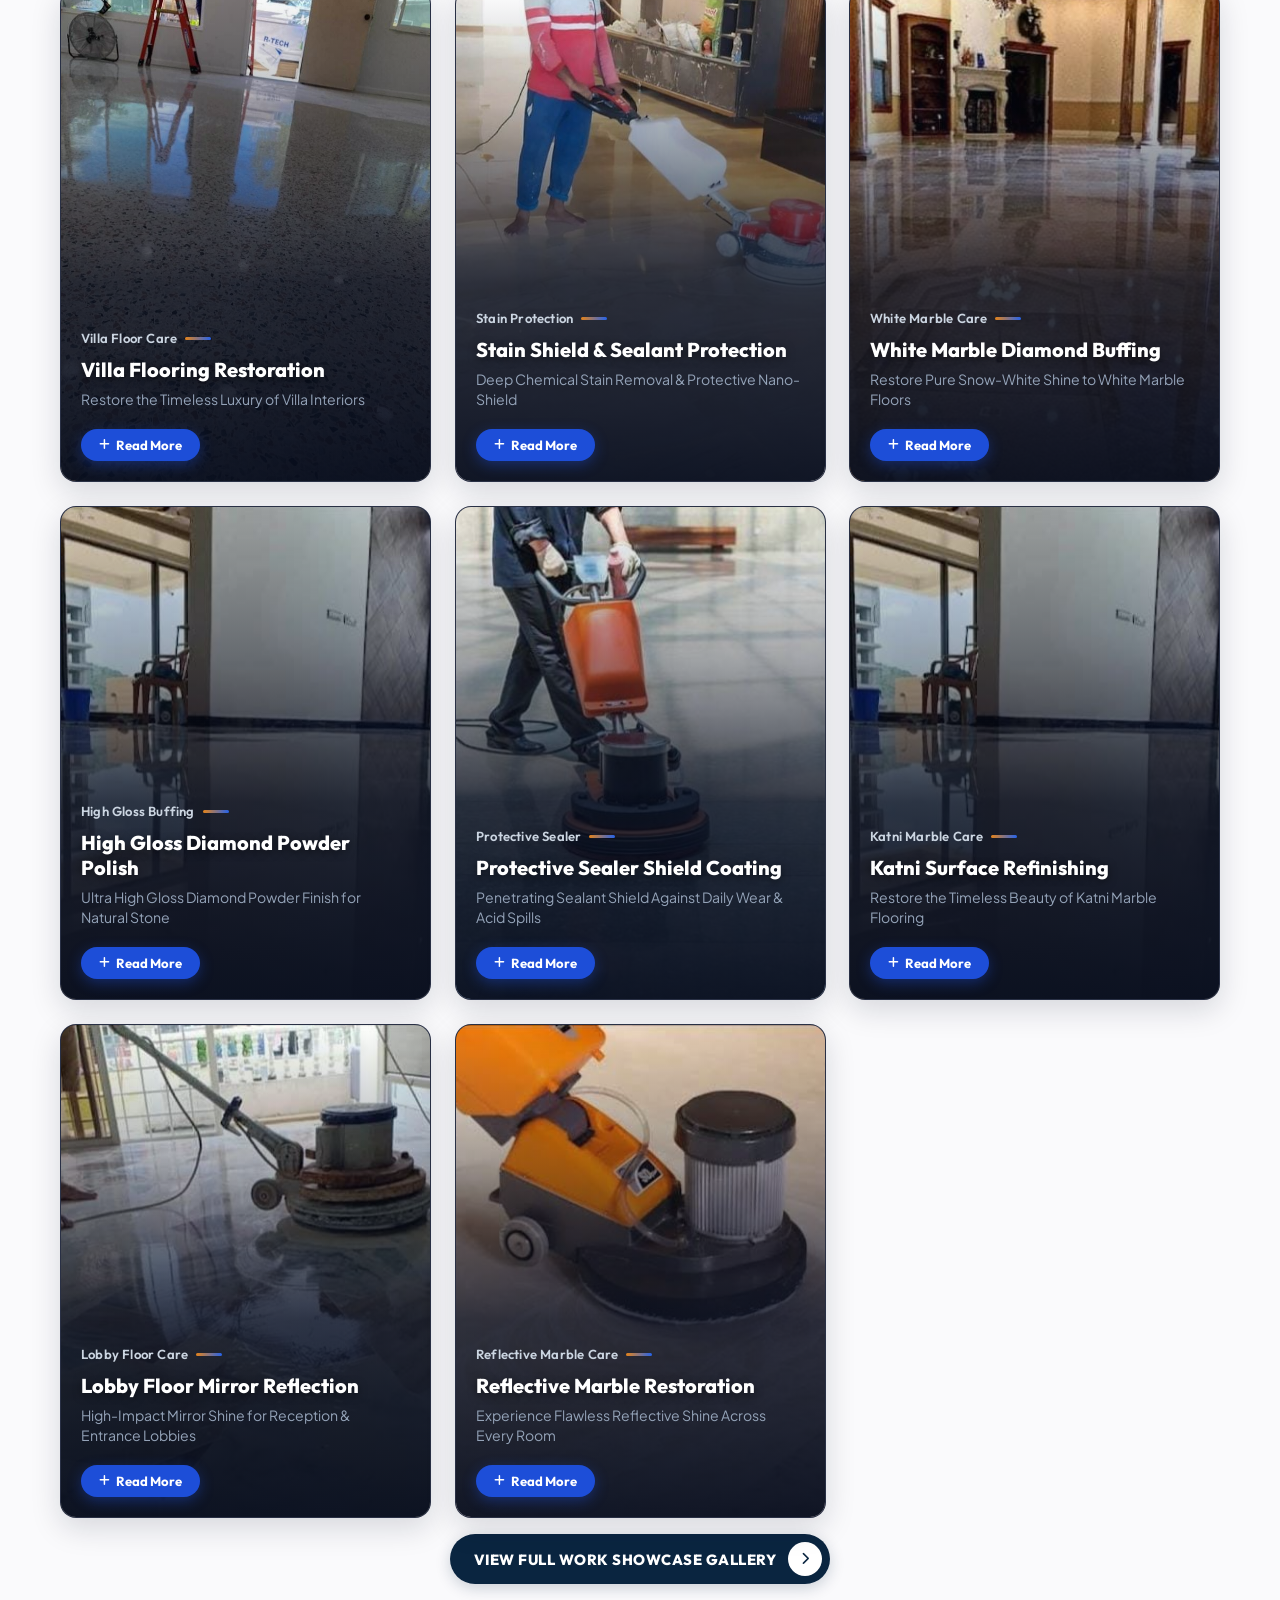
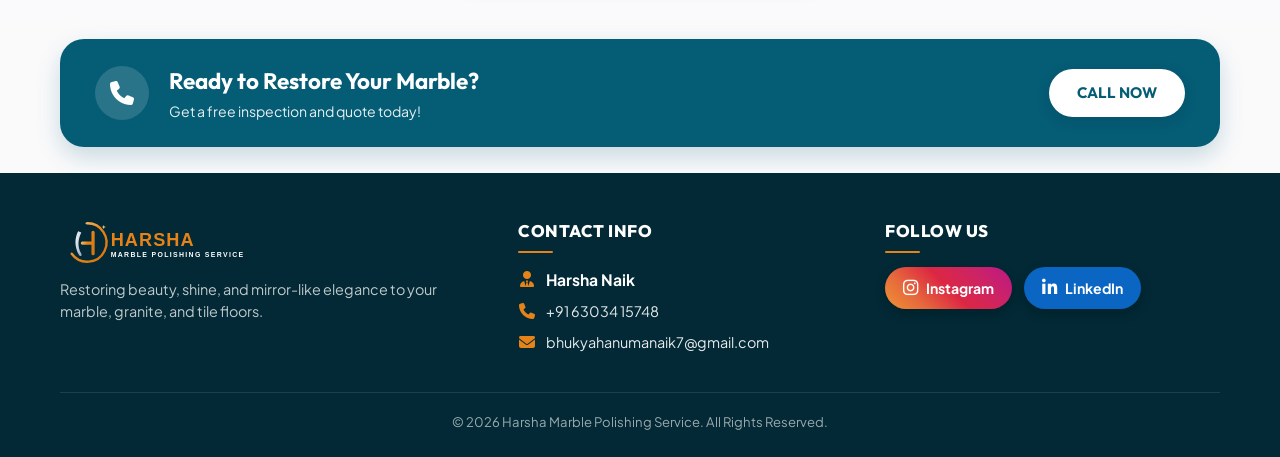
==== commit d222280c: "Add Instagram, LinkedIn profiles, and Harsha Naik owner contact details to footer across all pages w" ====
--- a/index.html
+++ b/index.html
@@ -547,12 +547,41 @@
     <!-- FOOTER -->
     <footer class="site-footer">
         <div class="container footer-container">
-            <div class="footer-brand">
-                <img src="images/brand-logo-light.svg" alt="Harsha Marble Polishing Logo" class="footer-logo-img">
-                <p>Restoring beauty, shine, and elegance to your marble floors.</p>
-            </div>
+            <div class="footer-top-grid">
+                <!-- Brand Info -->
+                <div class="footer-col footer-brand-col">
+                    <img src="images/brand-logo-light.svg" alt="Harsha Marble Polishing Logo" class="footer-logo-img">
+                    <p class="footer-tagline">Restoring beauty, shine, and mirror-like elegance to your marble, granite, and tile floors.</p>
+                </div>
+                
+                <!-- Contact & Owner Info -->
+                <div class="footer-col footer-contact-col">
+                    <h4 class="footer-heading">Contact Info</h4>
+                    <div class="footer-contact-info">
+                        <p class="owner-name"><i class="fa-solid fa-user-tie"></i> Harsha Naik</p>
+                        <p><i class="fa-solid fa-phone"></i> <a href="tel:6303415748">+91 63034 15748</a></p>
+                        <p><i class="fa-solid fa-envelope"></i> <a href="mailto:bhukyahanumanaik7@gmail.com">bhukyahanumanaik7@gmail.com</a></p>
+                    </div>
+                </div>
+
+                <!-- Connect / Social Media Links -->
+                <div class="footer-col footer-social-col">
+                    <h4 class="footer-heading">Follow Us</h4>
+                    <div class="footer-social-links">
+                        <a href="https://www.instagram.com/harsha.630341?igsh=aHF6eXB2ejZsdzZ6" target="_blank" rel="noopener noreferrer" class="social-icon-btn instagram-btn" aria-label="Instagram Profile">
+                            <i class="fa-brands fa-instagram"></i>
+                            <span>Instagram</span>
+                        </a>
+                        <a href="https://in.linkedin.com/in/bhukya-hanuma-naik-18772126b" target="_blank" rel="noopener noreferrer" class="social-icon-btn linkedin-btn" aria-label="LinkedIn Profile">
+                            <i class="fa-brands fa-linkedin-in"></i>
+                            <span>LinkedIn</span>
+                        </a>
+                    </div>
+                </div>
+            </div>
+
             <div class="footer-copy">
-                <p>&copy; 2026 Harsha Marble Polishing Service. All Rights Reserved. Contact: +91 63034 15748</p>
+                <p>&copy; 2026 Harsha Marble Polishing Service. All Rights Reserved.</p>
             </div>
         </div>
     </footer>
--- a/style.css
+++ b/style.css
@@ -2190,28 +2190,178 @@
     box-shadow: 0 0 0 4px rgba(5, 92, 117, 0.1);
 }
 
-/* --- FOOTER --- */
+/* --- FOOTER & SOCIAL LINKS --- */
 .site-footer {
     background: #022935;
     color: var(--color-white);
-    padding: 30px 0 18px;
+    padding: 45px 0 25px;
+    margin-top: 25px;
+}
+
+@media (max-width: 991px) {
+    .site-footer {
+        padding-bottom: 95px;
+    }
+}
+
+.footer-top-grid {
+    display: grid;
+    grid-template-columns: 1fr;
+    gap: 28px;
+    margin-bottom: 30px;
     text-align: center;
-    margin-top: 15px;
-}
-
-.footer-brand {
-    display: flex;
-    flex-direction: column;
+}
+
+@media (min-width: 768px) {
+    .footer-top-grid {
+        grid-template-columns: 1.4fr 1.1fr 1.1fr;
+        text-align: left;
+        gap: 32px;
+        align-items: start;
+    }
+}
+
+.footer-logo-img {
+    height: 48px;
+    width: auto;
+    margin-bottom: 12px;
+}
+
+@media (max-width: 767px) {
+    .footer-logo-img {
+        margin: 0 auto 12px;
+    }
+}
+
+.footer-tagline {
+    font-size: 0.9rem;
+    color: rgba(255, 255, 255, 0.75);
+    line-height: 1.55;
+    max-width: 380px;
+}
+
+@media (max-width: 767px) {
+    .footer-tagline {
+        margin: 0 auto;
+    }
+}
+
+.footer-heading {
+    font-family: var(--font-heading);
+    font-size: 1.05rem;
+    font-weight: 800;
+    color: #FFFFFF;
+    margin-bottom: 14px;
+    text-transform: uppercase;
+    letter-spacing: 0.5px;
+    position: relative;
+    display: inline-block;
+}
+
+.footer-heading::after {
+    content: '';
+    display: block;
+    width: 35px;
+    height: 2px;
+    background: var(--color-accent);
+    margin-top: 6px;
+    border-radius: 2px;
+}
+
+@media (max-width: 767px) {
+    .footer-heading::after {
+        margin: 6px auto 0;
+    }
+}
+
+.footer-contact-info p {
+    font-size: 0.9rem;
+    color: rgba(255, 255, 255, 0.85);
+    margin-bottom: 8px;
+    display: flex;
+    align-items: center;
+    gap: 10px;
+}
+
+@media (max-width: 767px) {
+    .footer-contact-info p {
+        justify-content: center;
+    }
+}
+
+.footer-contact-info a {
+    color: rgba(255, 255, 255, 0.9);
+    transition: var(--transition-fast);
+}
+
+.footer-contact-info a:hover {
+    color: var(--color-accent);
+    text-decoration: underline;
+}
+
+.footer-contact-info i {
+    color: var(--color-accent);
+    font-size: 1rem;
+    width: 18px;
+    text-align: center;
+}
+
+.owner-name {
+    font-weight: 700;
+    font-size: 0.98rem !important;
+    color: #FFFFFF !important;
+}
+
+.footer-social-links {
+    display: flex;
+    gap: 12px;
+    flex-wrap: wrap;
+}
+
+@media (max-width: 767px) {
+    .footer-social-links {
+        justify-content: center;
+    }
+}
+
+.social-icon-btn {
+    display: inline-flex;
     align-items: center;
     gap: 8px;
-    margin-bottom: 15px;
+    padding: 10px 18px;
+    border-radius: var(--radius-full);
+    font-size: 0.88rem;
+    font-weight: 700;
+    color: #FFFFFF;
+    text-decoration: none;
+    transition: all 0.3s cubic-bezier(0.175, 0.885, 0.32, 1.275);
+    box-shadow: 0 4px 12px rgba(0, 0, 0, 0.2);
+}
+
+.instagram-btn {
+    background: linear-gradient(45deg, #f09433 0%, #e6683c 25%, #dc2743 50%, #cc2366 75%, #bc1888 100%);
+}
+
+.linkedin-btn {
+    background: #0A66C2;
+}
+
+.social-icon-btn i {
+    font-size: 1.1rem;
+}
+
+.social-icon-btn:hover {
+    transform: translateY(-3px) scale(1.05);
+    box-shadow: 0 6px 18px rgba(0, 0, 0, 0.35);
+    color: #FFFFFF;
 }
 
 .footer-copy {
     font-size: 0.82rem;
     color: rgba(255, 255, 255, 0.6);
     border-top: 1px solid rgba(255, 255, 255, 0.1);
-    padding-top: 15px;
+    padding-top: 18px;
+    text-align: center;
 }
 
 /* --- STICKY MOBILE BOTTOM NAVIGATION BAR --- */
@@ -2727,26 +2877,48 @@
     color: #FFFFFF;
 }
 
+.video-content-box .hero-description {
+    max-width: 680px;
+    margin-left: auto;
+    margin-right: auto;
+    color: rgba(241, 245, 249, 0.92);
+    font-weight: 500;
+    text-shadow: 0 1px 4px rgba(0, 0, 0, 0.4);
+    font-size: 1.08rem;
+    line-height: 1.65;
+}
+
 @media (max-width: 768px) {
     .video-content-box h2 {
         font-size: 1.6rem;
     }
-}
-
-/* --- FLOATING WHATSAPP & CALL PULSE BUTTONS --- */
+    .video-content-box .hero-description {
+        font-size: 0.95rem;
+    }
+}
+
+/* --- FLOATING WHATSAPP (LEFT) & CALL (RIGHT) PULSE BUTTONS --- */
 .floating-actions-container {
     position: fixed;
-    bottom: 80px;
-    right: 20px;
+    bottom: 88px;
+    left: 16px;
+    right: 16px;
     z-index: 2500;
     display: flex;
-    flex-direction: column;
-    gap: 12px;
+    flex-direction: row;
+    justify-content: space-between;
+    align-items: center;
+    pointer-events: none;
+}
+
+.floating-actions-container .floating-btn {
+    pointer-events: auto;
 }
 
 @media (min-width: 992px) {
     .floating-actions-container {
         bottom: 25px;
+        left: 25px;
         right: 25px;
     }
 }
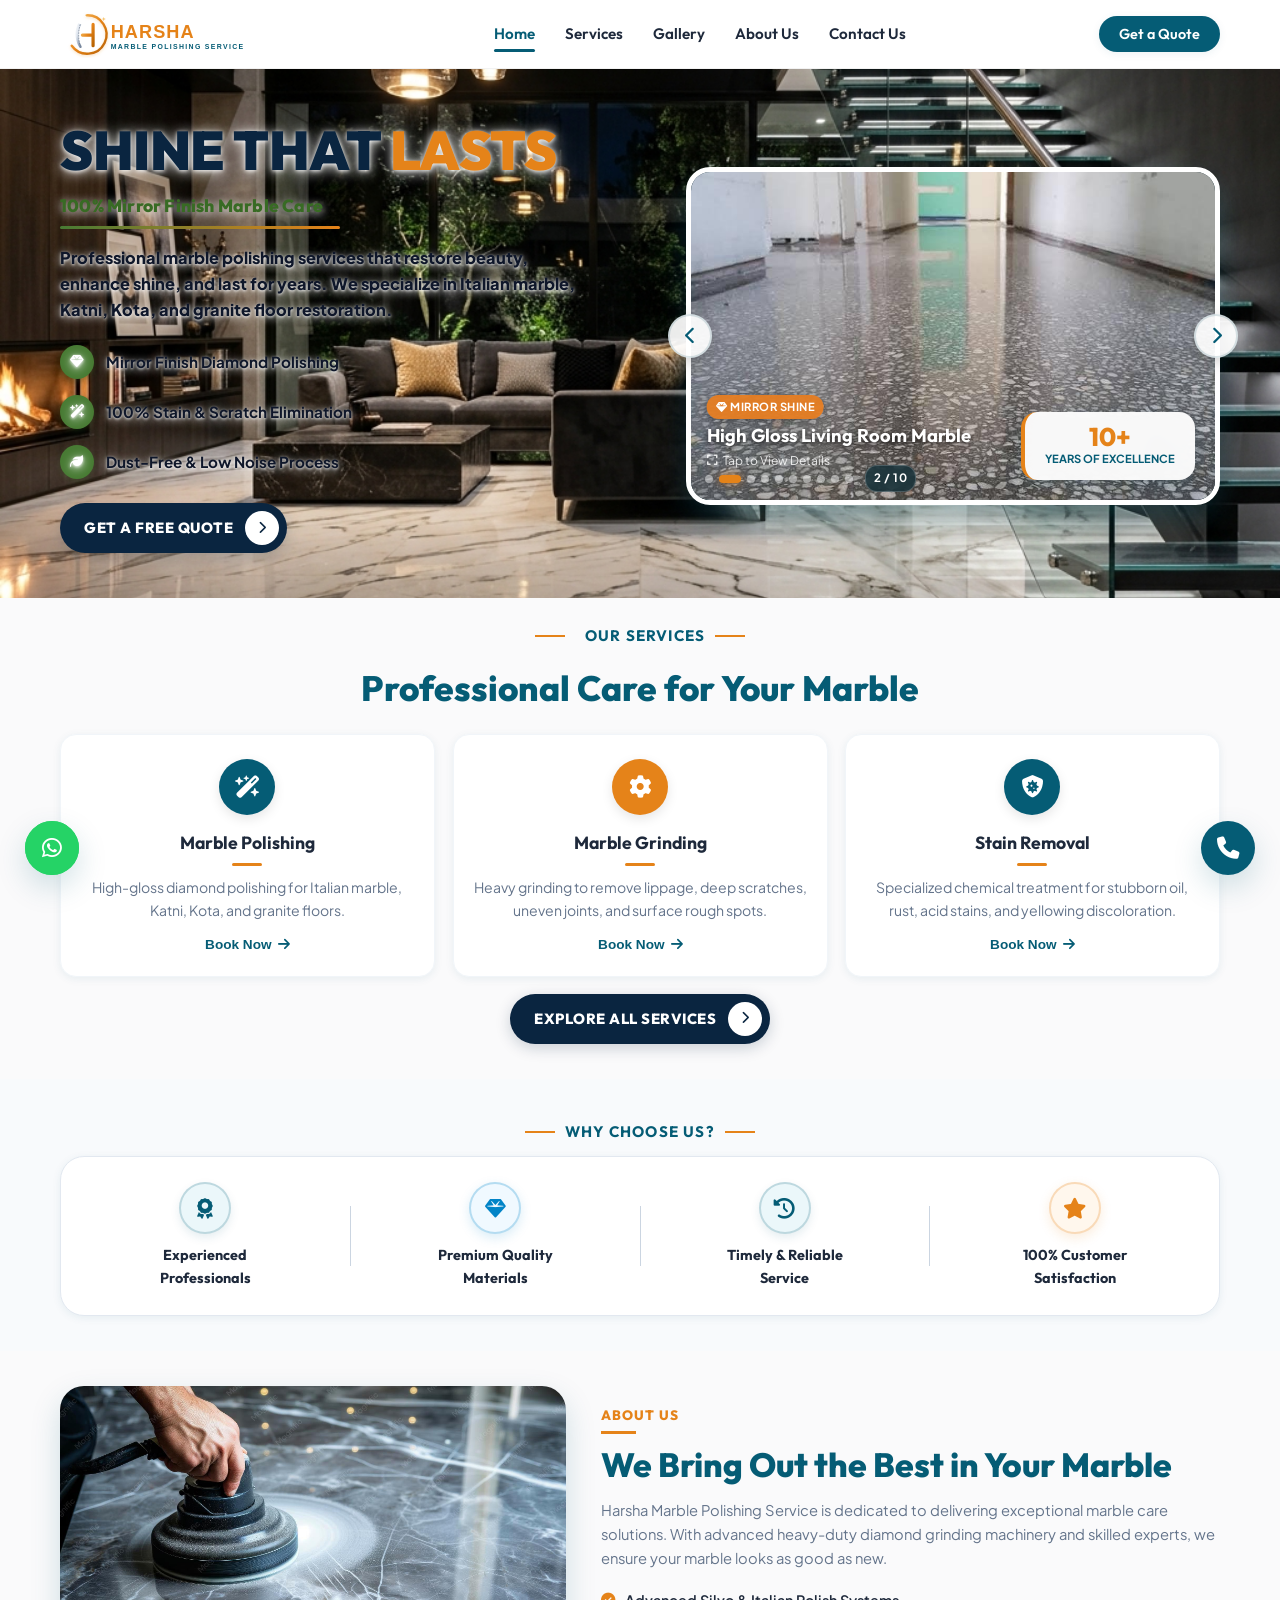
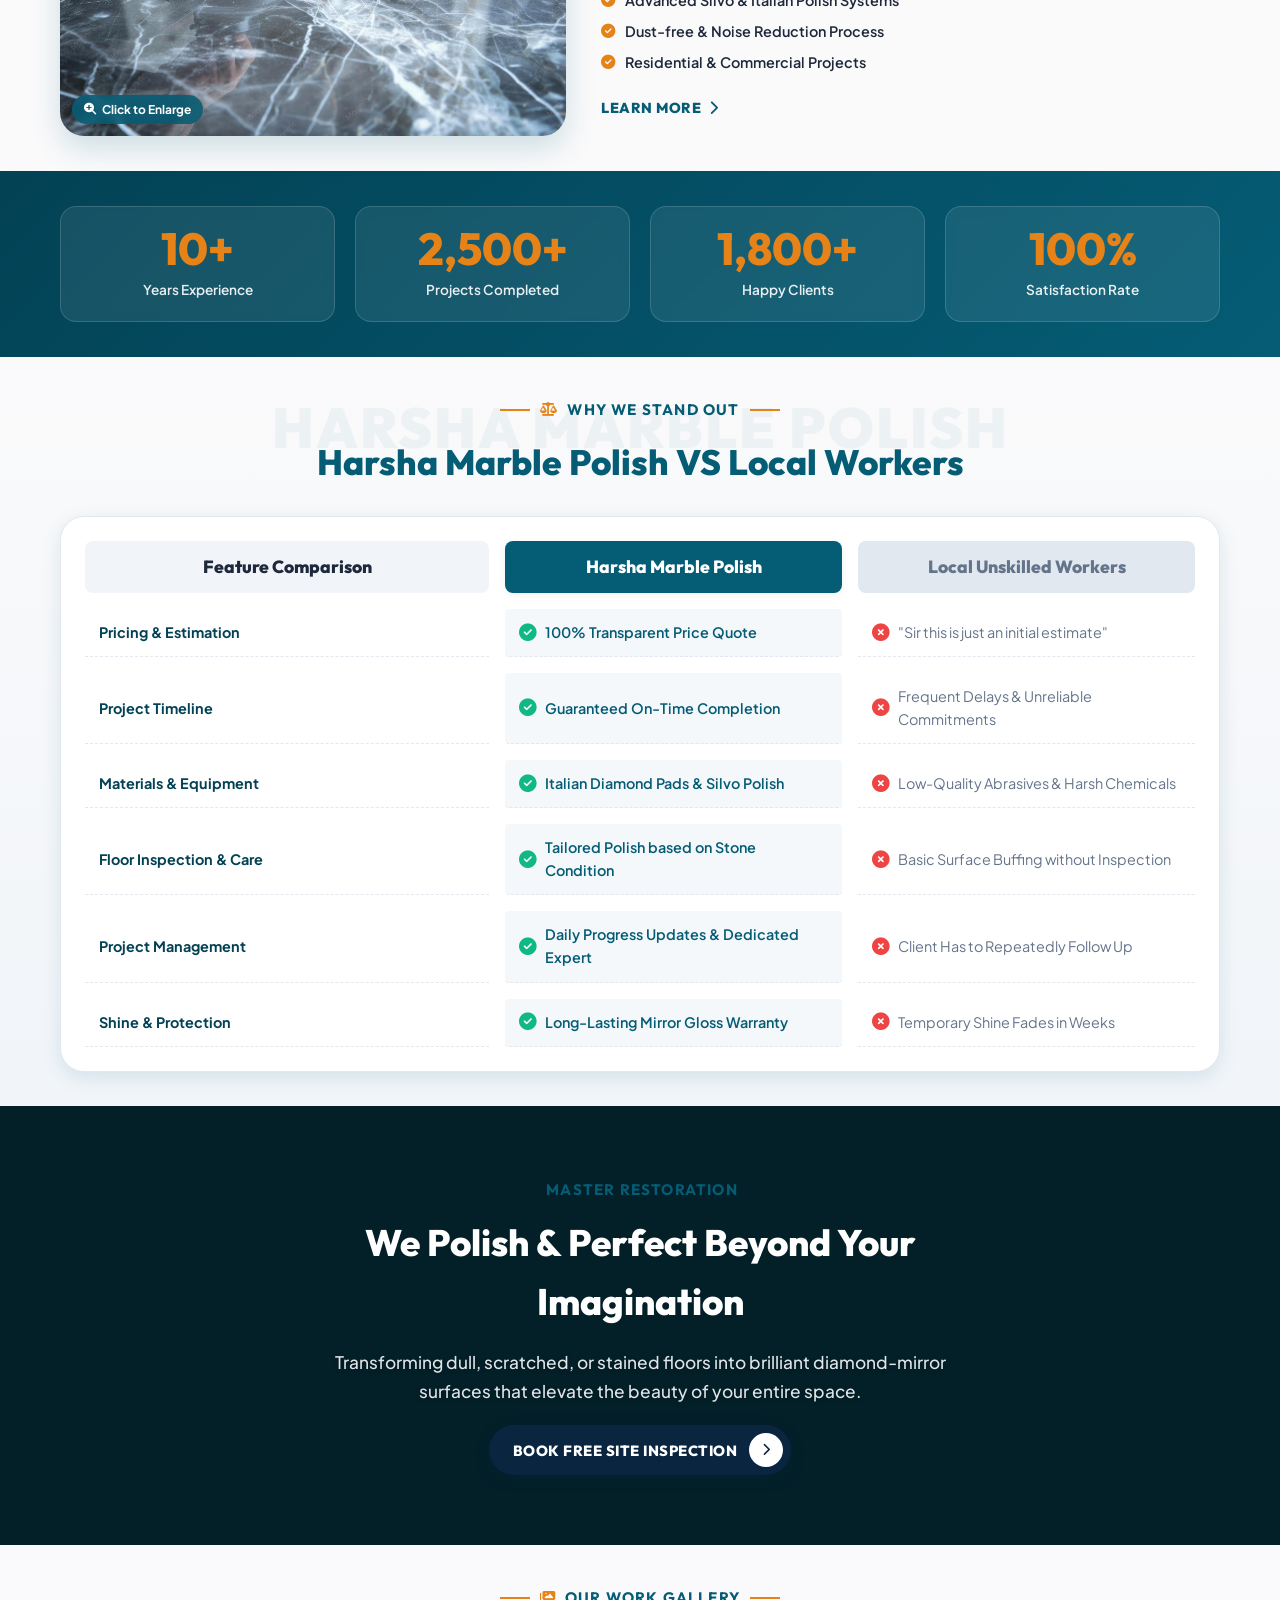
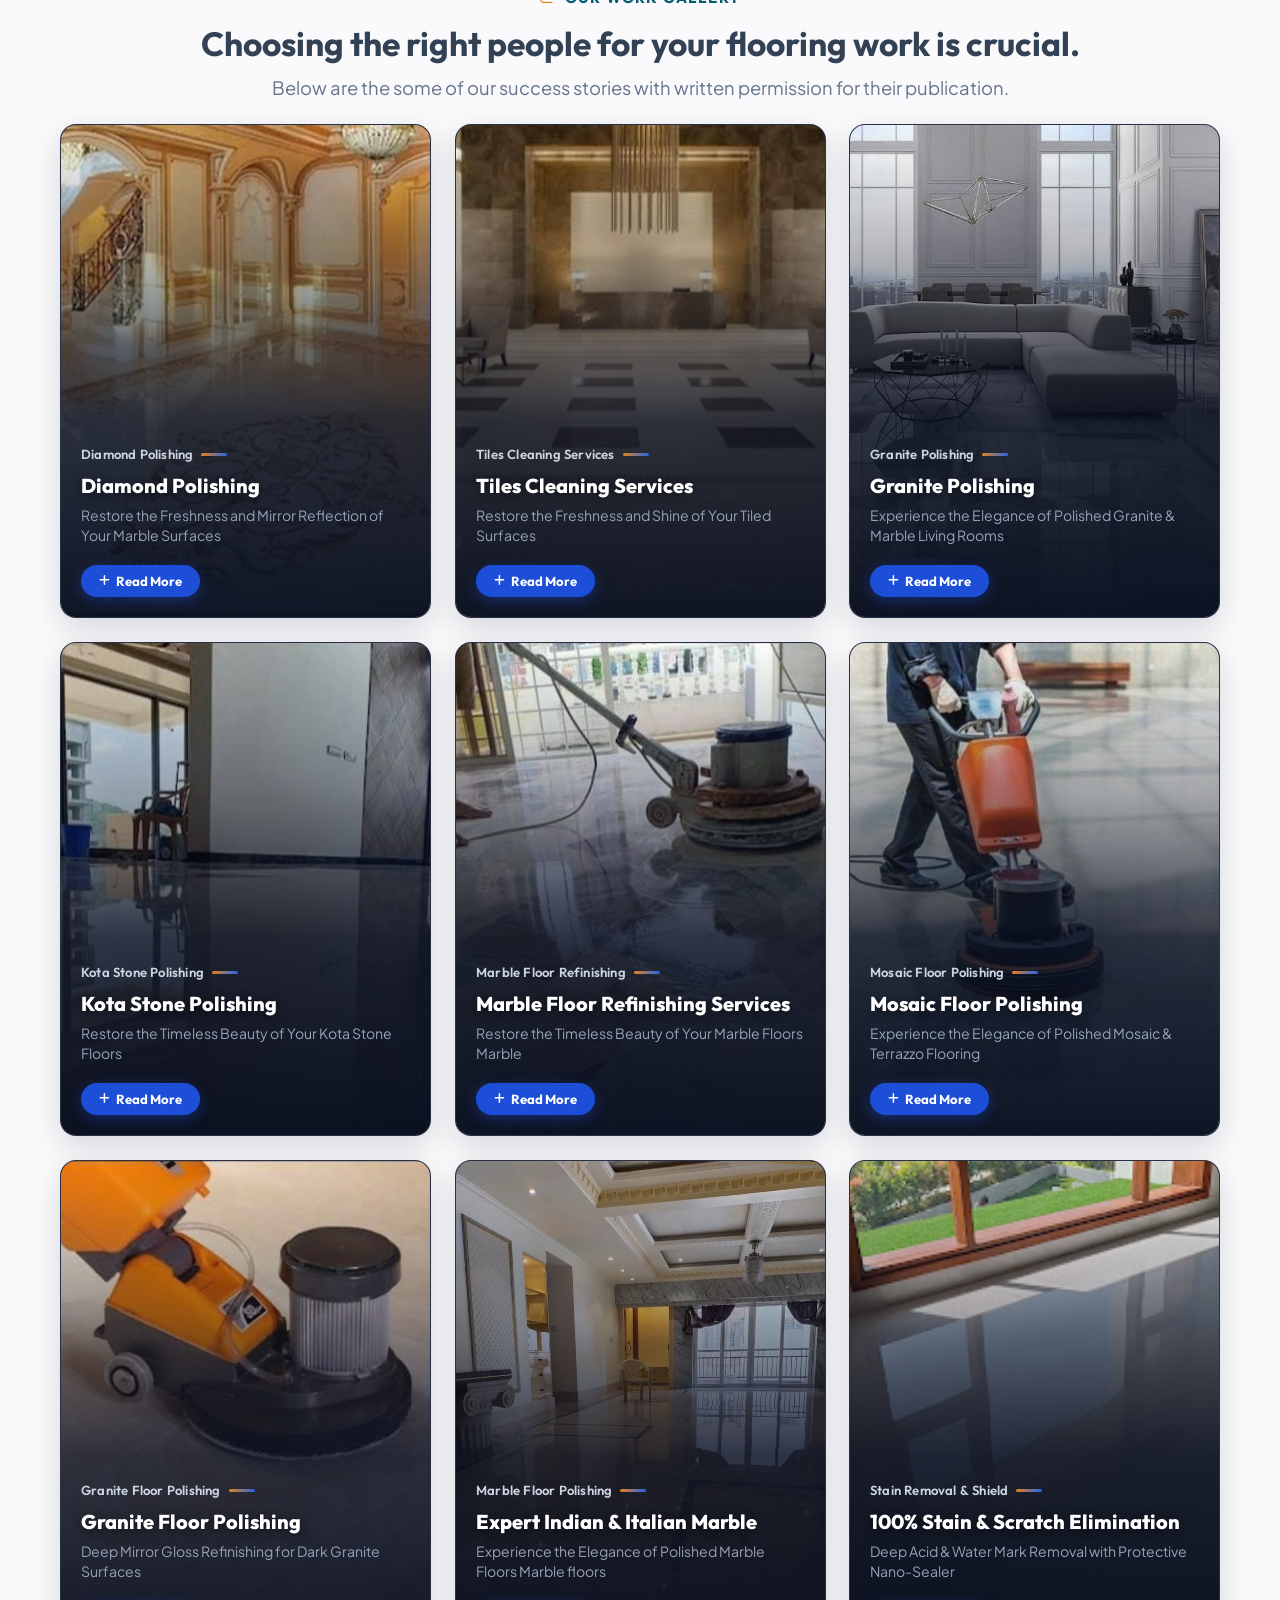
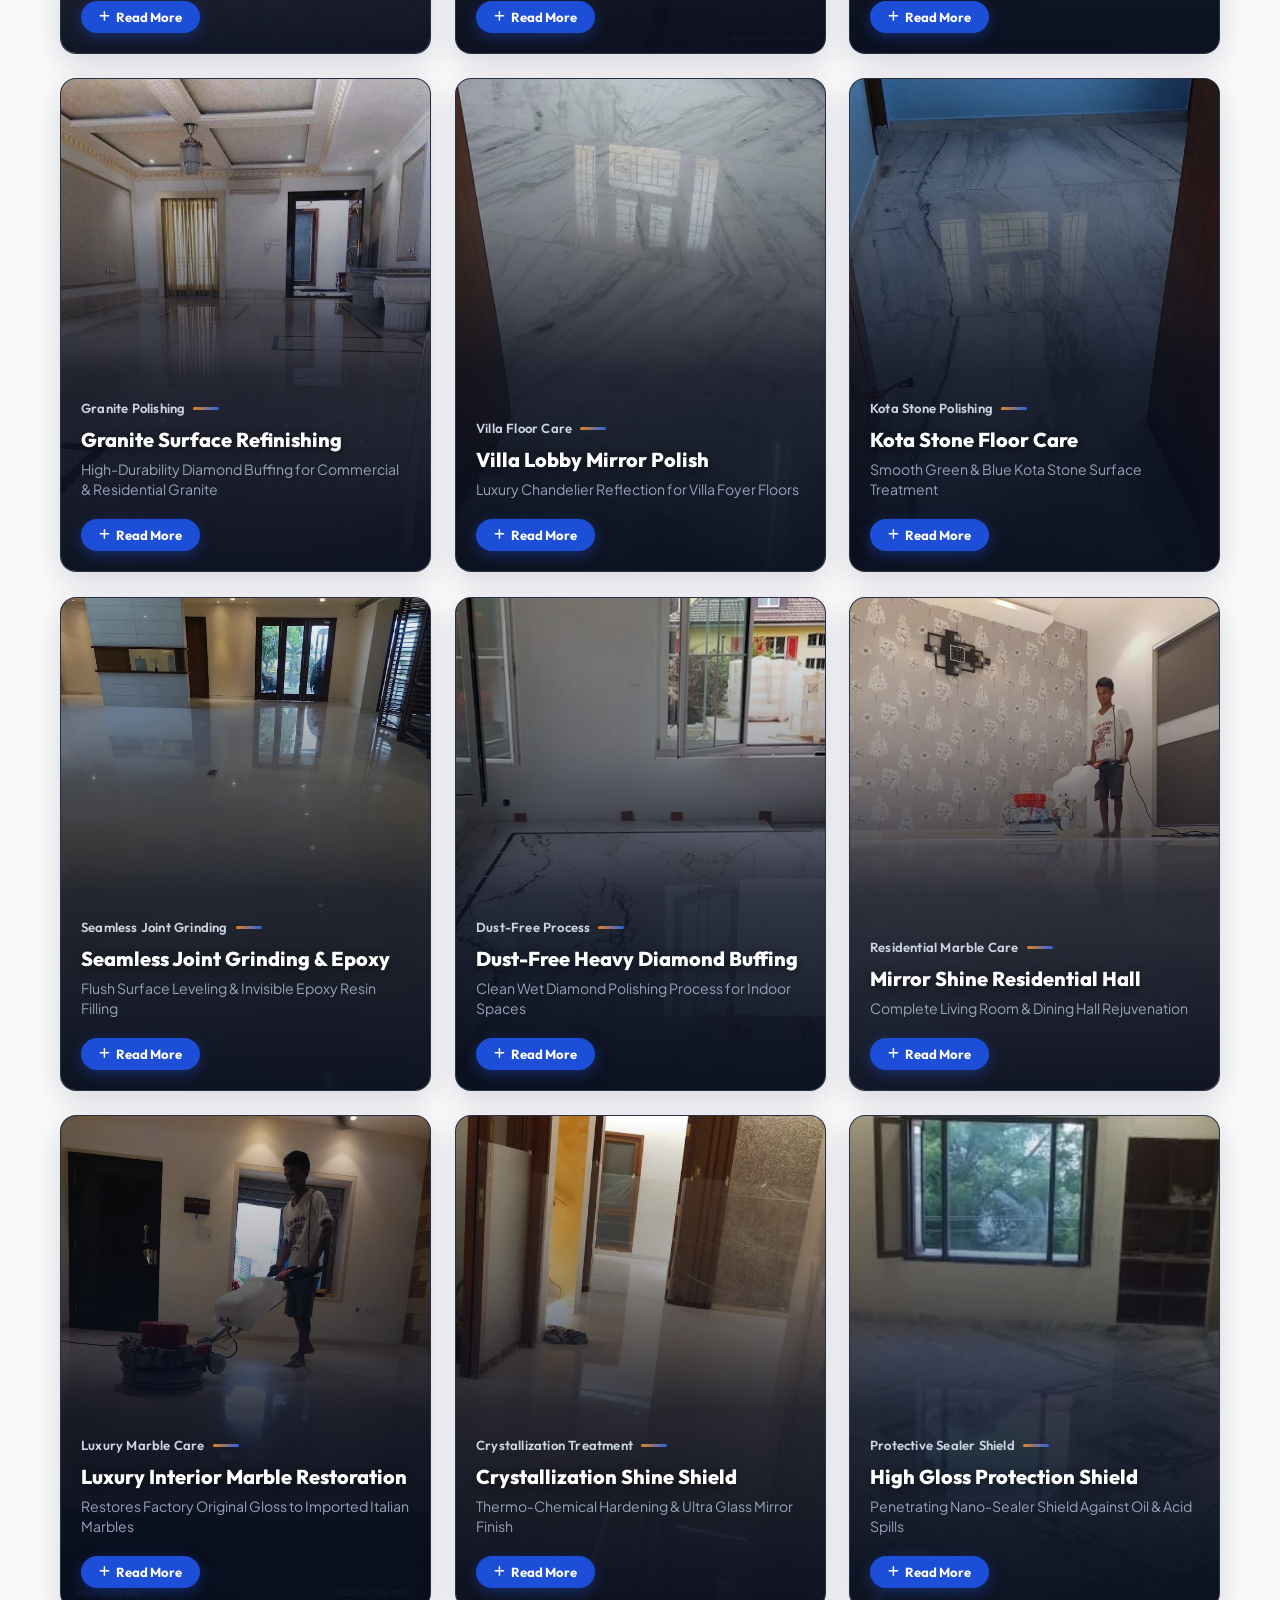
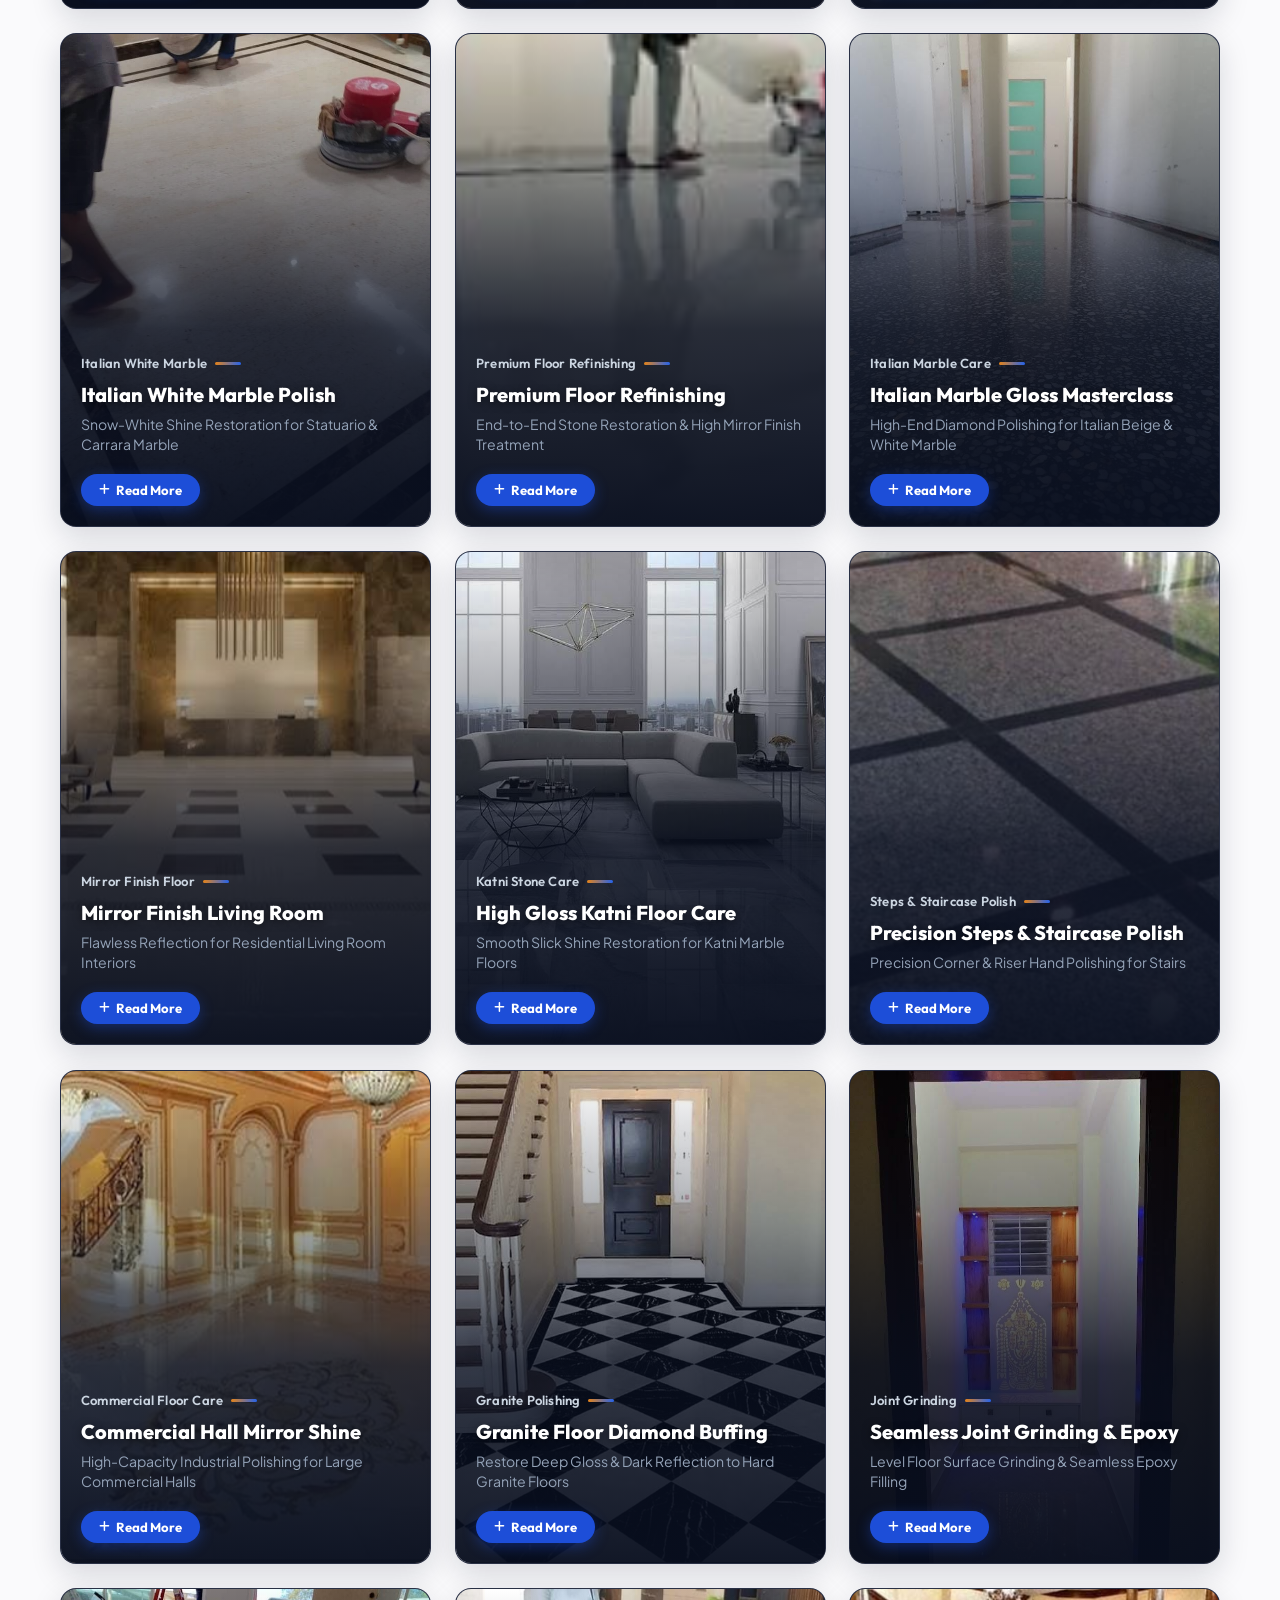
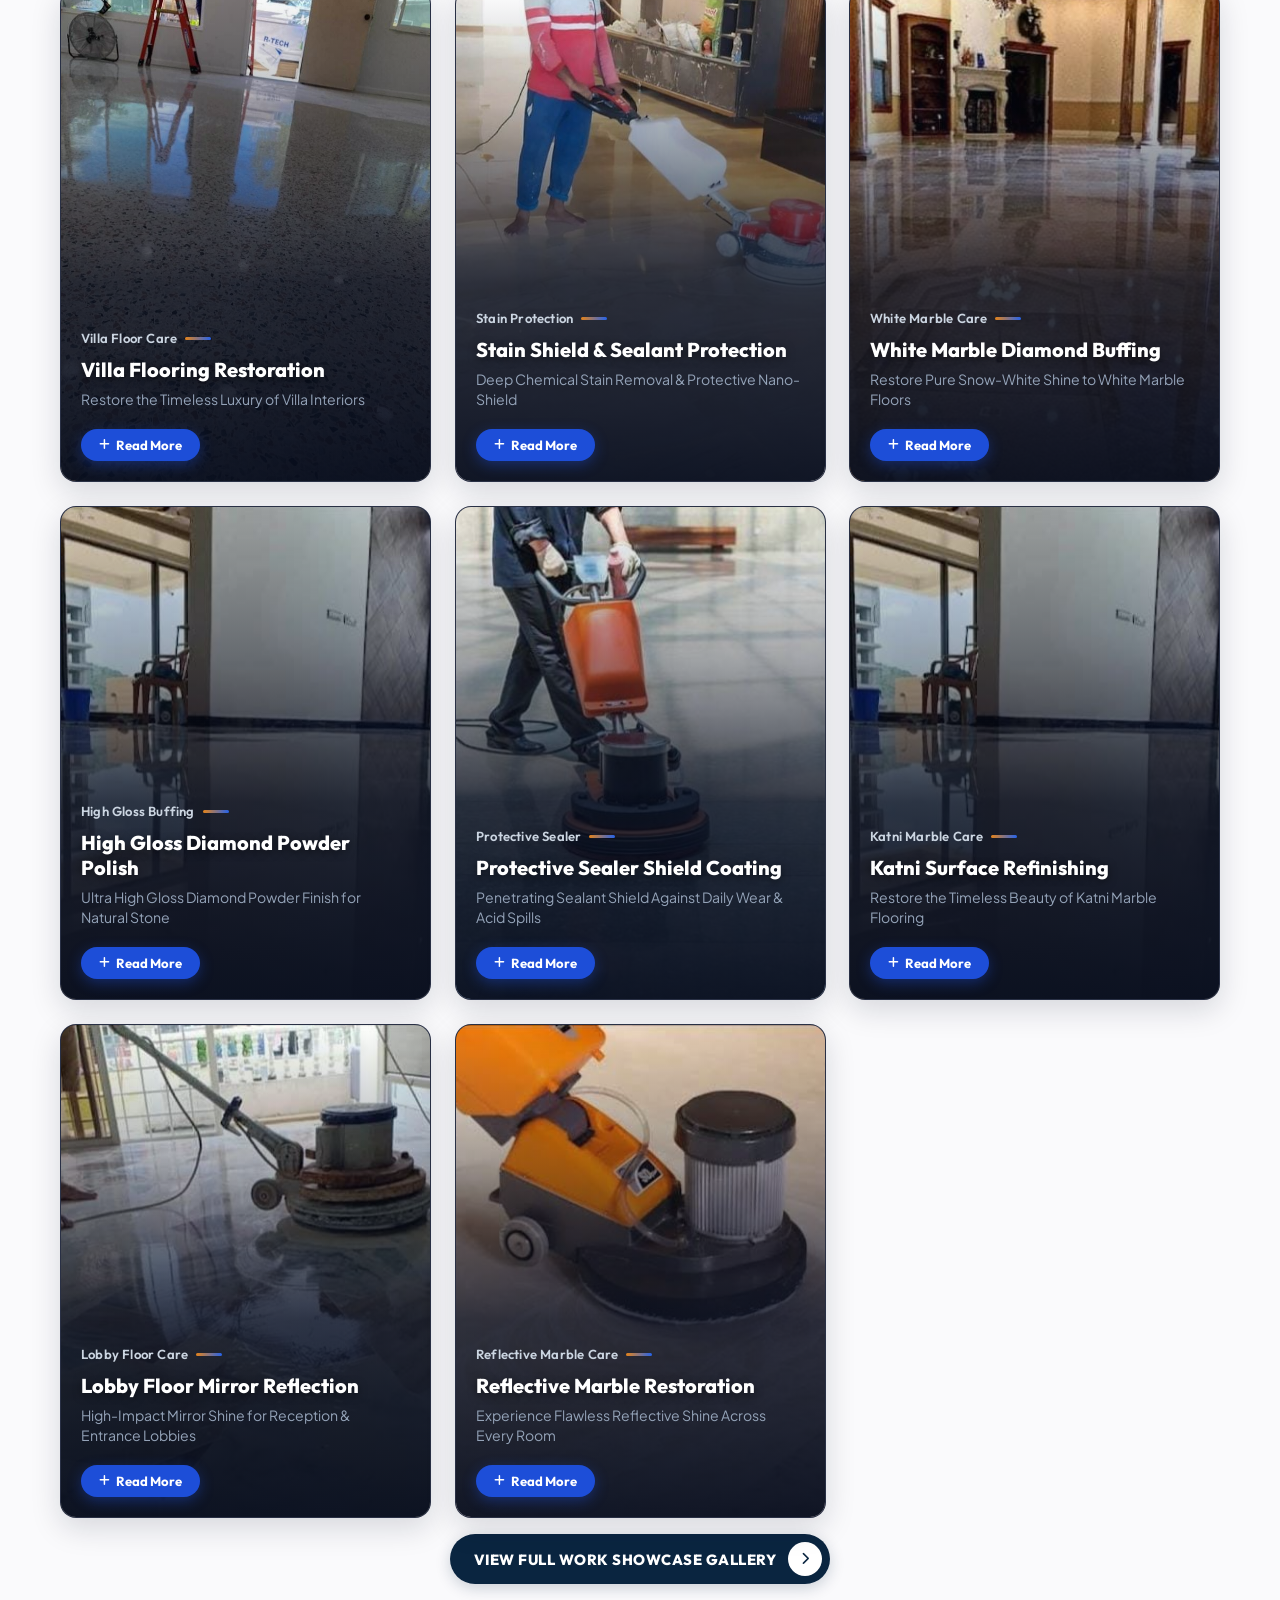
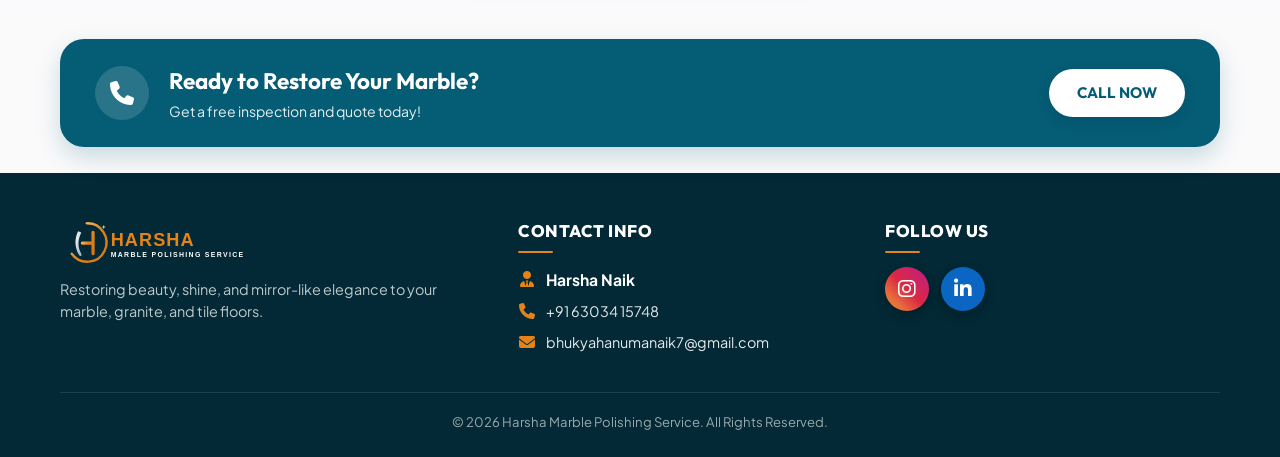
==== commit f1d4bb00: "Update footer to left-aligned on mobile view and use icon-only circular logos for Instagram and Link" ====
--- a/index.html
+++ b/index.html
@@ -570,11 +570,9 @@
                     <div class="footer-social-links">
                         <a href="https://www.instagram.com/harsha.630341?igsh=aHF6eXB2ejZsdzZ6" target="_blank" rel="noopener noreferrer" class="social-icon-btn instagram-btn" aria-label="Instagram Profile">
                             <i class="fa-brands fa-instagram"></i>
-                            <span>Instagram</span>
                         </a>
                         <a href="https://in.linkedin.com/in/bhukya-hanuma-naik-18772126b" target="_blank" rel="noopener noreferrer" class="social-icon-btn linkedin-btn" aria-label="LinkedIn Profile">
                             <i class="fa-brands fa-linkedin-in"></i>
-                            <span>LinkedIn</span>
                         </a>
                     </div>
                 </div>
--- a/style.css
+++ b/style.css
@@ -2209,7 +2209,7 @@
     grid-template-columns: 1fr;
     gap: 28px;
     margin-bottom: 30px;
-    text-align: center;
+    text-align: left;
 }
 
 @media (min-width: 768px) {
@@ -2227,23 +2227,11 @@
     margin-bottom: 12px;
 }
 
-@media (max-width: 767px) {
-    .footer-logo-img {
-        margin: 0 auto 12px;
-    }
-}
-
 .footer-tagline {
     font-size: 0.9rem;
     color: rgba(255, 255, 255, 0.75);
     line-height: 1.55;
     max-width: 380px;
-}
-
-@media (max-width: 767px) {
-    .footer-tagline {
-        margin: 0 auto;
-    }
 }
 
 .footer-heading {
@@ -2268,25 +2256,14 @@
     border-radius: 2px;
 }
 
-@media (max-width: 767px) {
-    .footer-heading::after {
-        margin: 6px auto 0;
-    }
-}
-
 .footer-contact-info p {
     font-size: 0.9rem;
     color: rgba(255, 255, 255, 0.85);
     margin-bottom: 8px;
     display: flex;
     align-items: center;
+    justify-content: flex-start;
     gap: 10px;
-}
-
-@media (max-width: 767px) {
-    .footer-contact-info p {
-        justify-content: center;
-    }
 }
 
 .footer-contact-info a {
@@ -2312,30 +2289,24 @@
     color: #FFFFFF !important;
 }
 
+/* Icon-Only Circular Social Buttons */
 .footer-social-links {
     display: flex;
     gap: 12px;
-    flex-wrap: wrap;
-}
-
-@media (max-width: 767px) {
-    .footer-social-links {
-        justify-content: center;
-    }
+    justify-content: flex-start;
 }
 
 .social-icon-btn {
+    width: 44px;
+    height: 44px;
+    border-radius: 50%;
     display: inline-flex;
     align-items: center;
-    gap: 8px;
-    padding: 10px 18px;
-    border-radius: var(--radius-full);
-    font-size: 0.88rem;
-    font-weight: 700;
+    justify-content: center;
     color: #FFFFFF;
     text-decoration: none;
     transition: all 0.3s cubic-bezier(0.175, 0.885, 0.32, 1.275);
-    box-shadow: 0 4px 12px rgba(0, 0, 0, 0.2);
+    box-shadow: 0 4px 12px rgba(0, 0, 0, 0.25);
 }
 
 .instagram-btn {
@@ -2347,12 +2318,12 @@
 }
 
 .social-icon-btn i {
-    font-size: 1.1rem;
+    font-size: 1.25rem;
 }
 
 .social-icon-btn:hover {
-    transform: translateY(-3px) scale(1.05);
-    box-shadow: 0 6px 18px rgba(0, 0, 0, 0.35);
+    transform: translateY(-3px) scale(1.1);
+    box-shadow: 0 6px 18px rgba(0, 0, 0, 0.38);
     color: #FFFFFF;
 }
 
@@ -2361,7 +2332,13 @@
     color: rgba(255, 255, 255, 0.6);
     border-top: 1px solid rgba(255, 255, 255, 0.1);
     padding-top: 18px;
-    text-align: center;
+    text-align: left;
+}
+
+@media (min-width: 768px) {
+    .footer-copy {
+        text-align: center;
+    }
 }
 
 /* --- STICKY MOBILE BOTTOM NAVIGATION BAR --- */
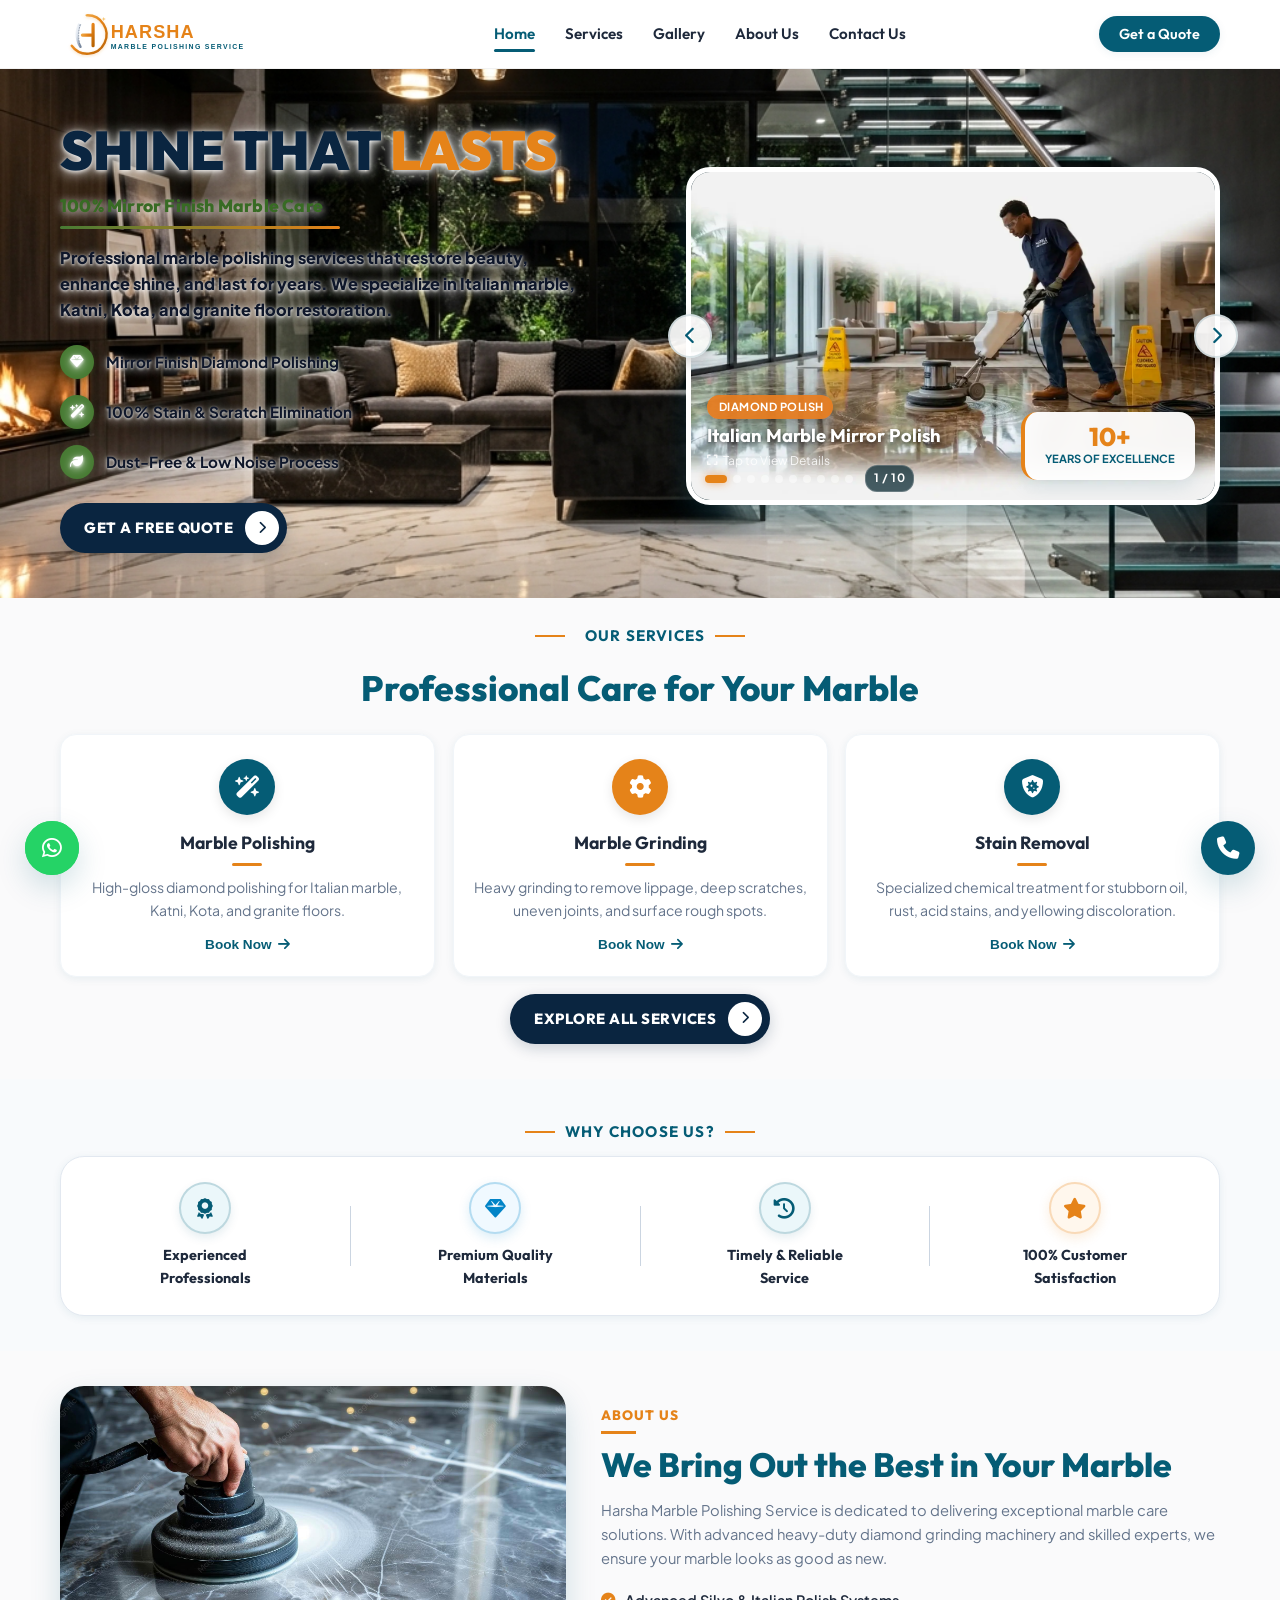
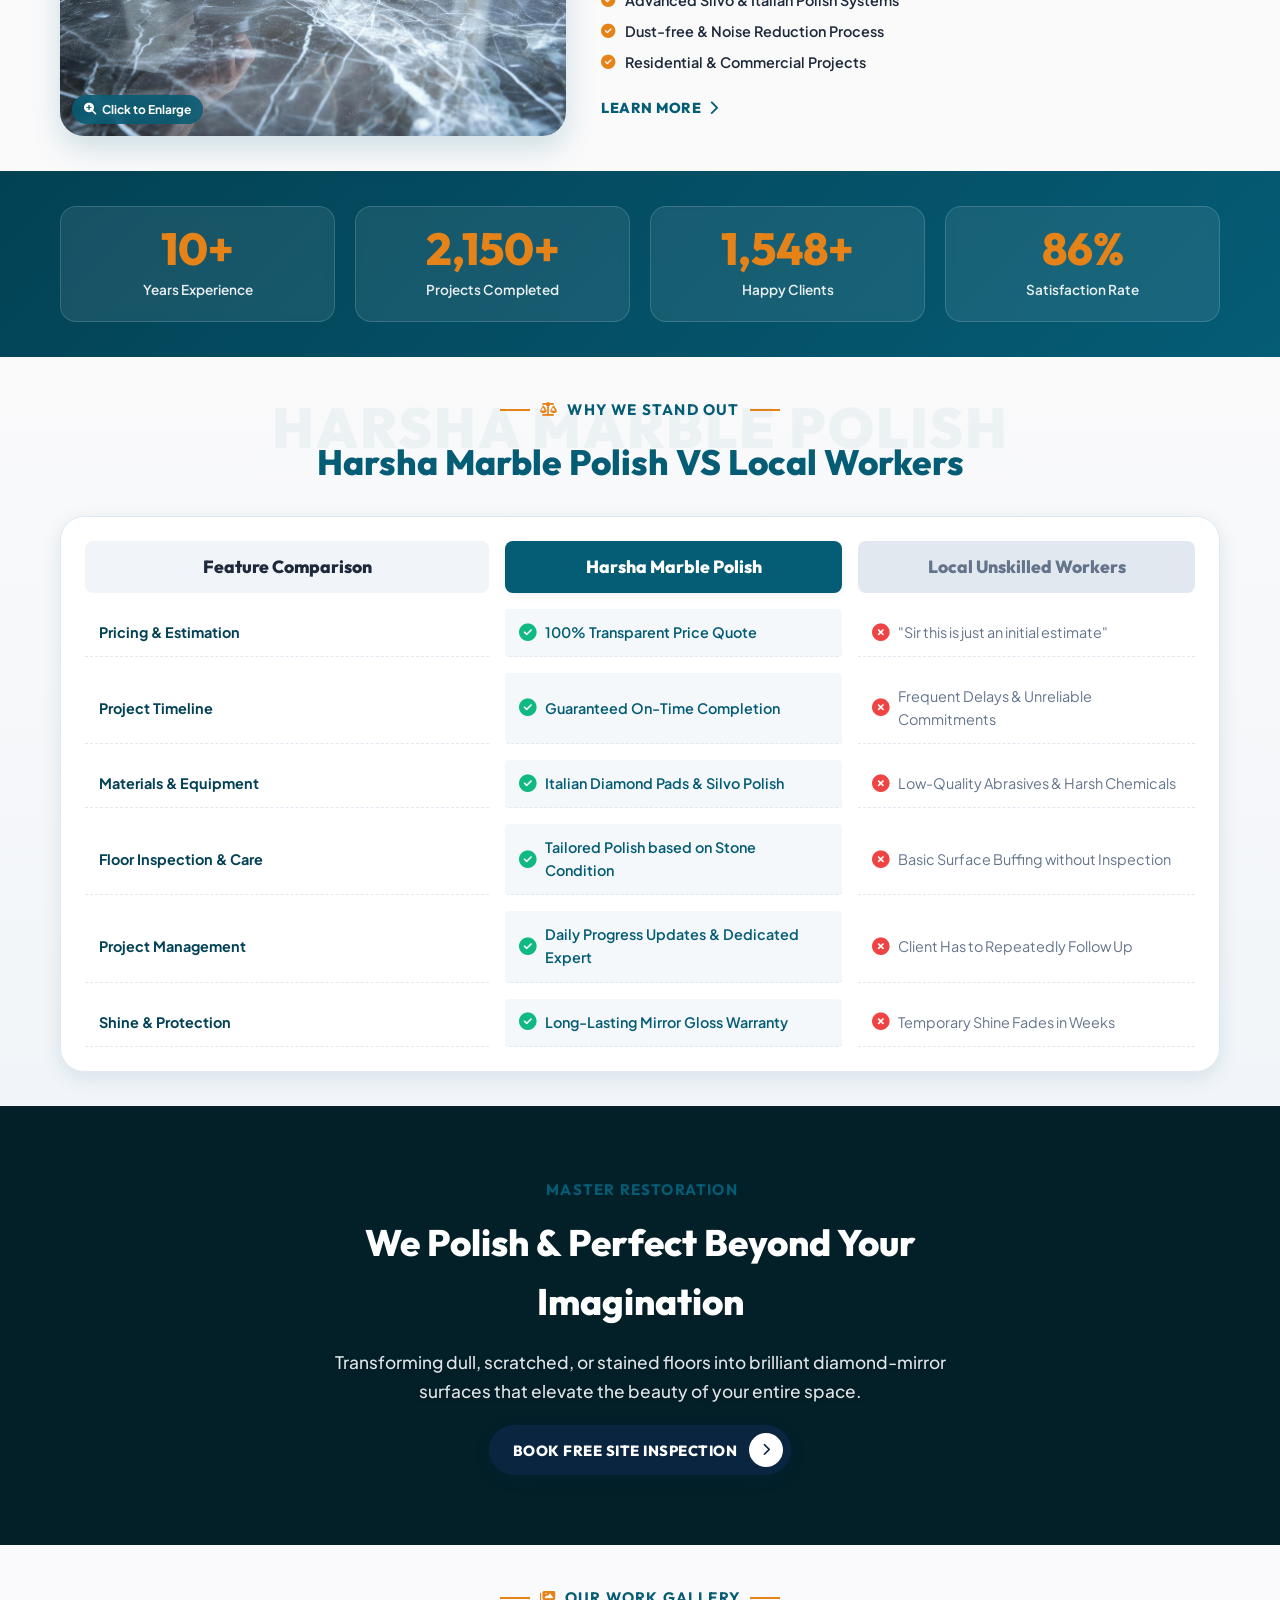
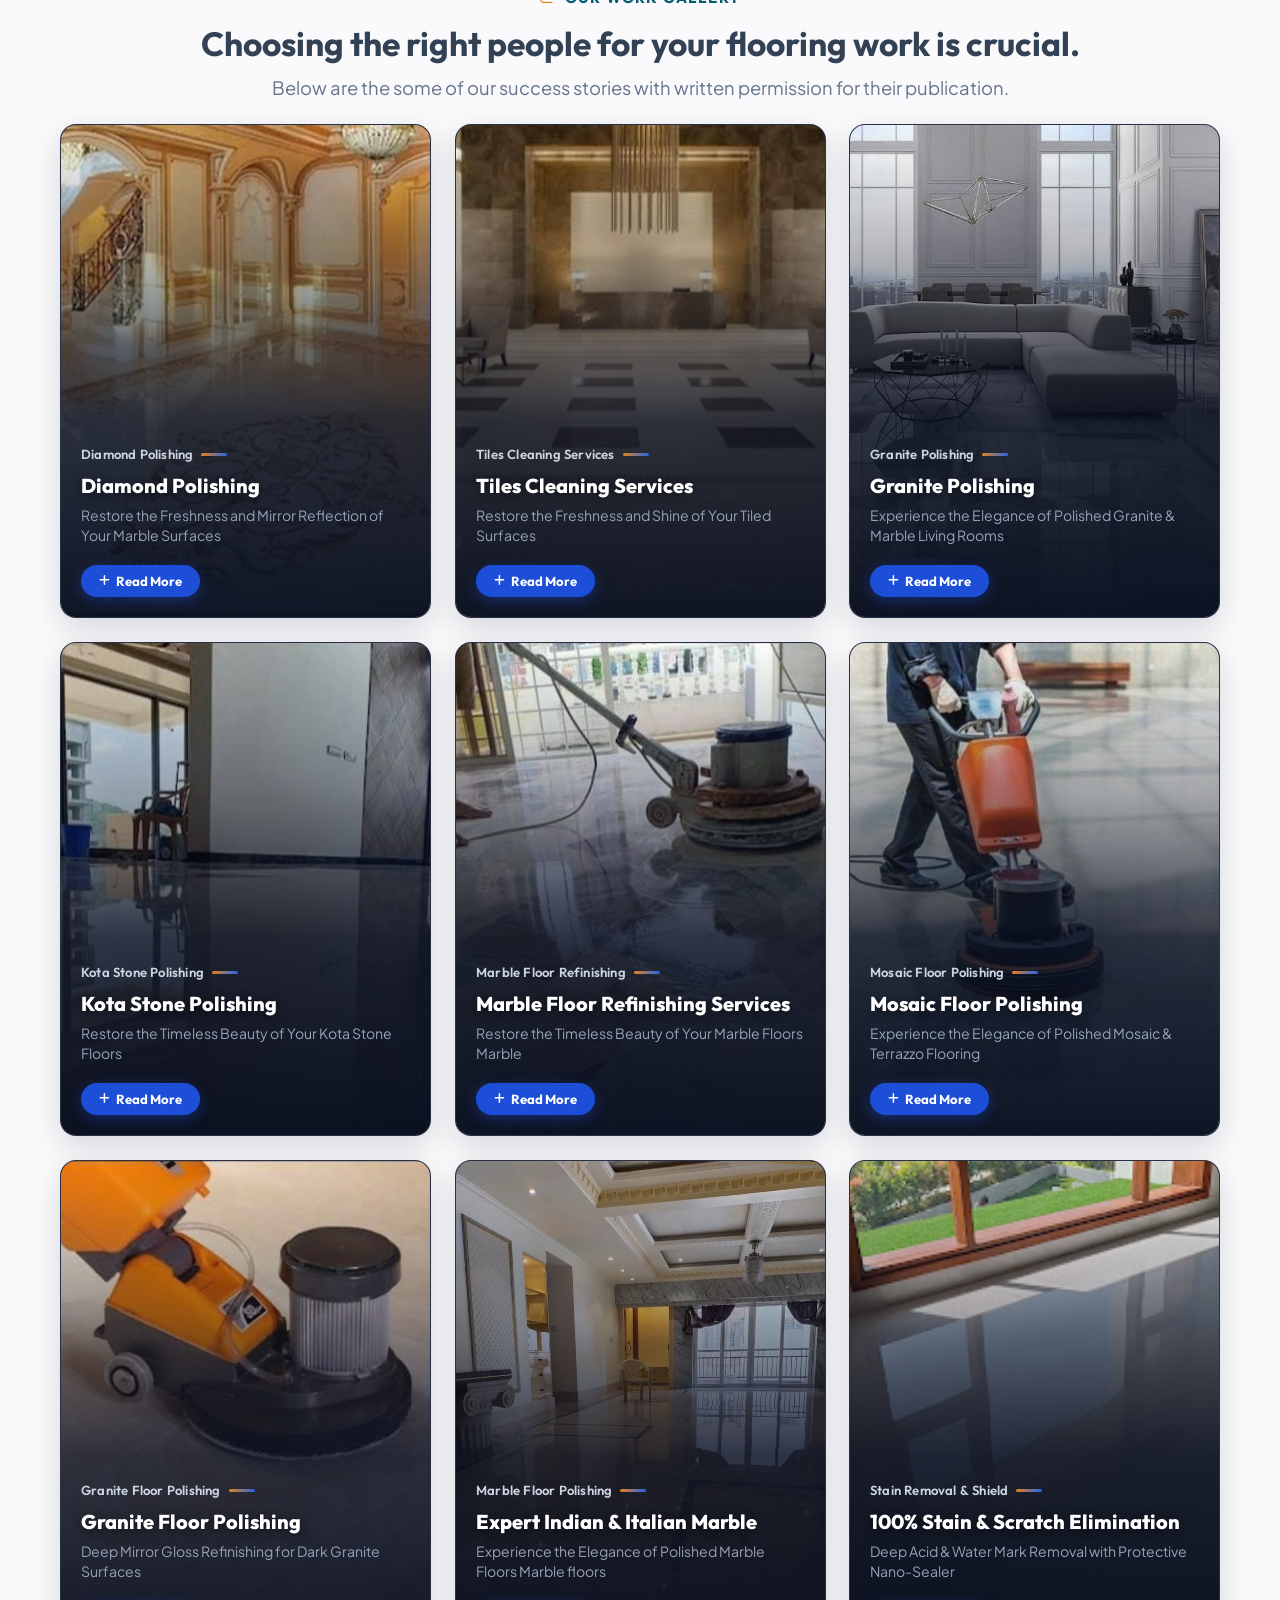
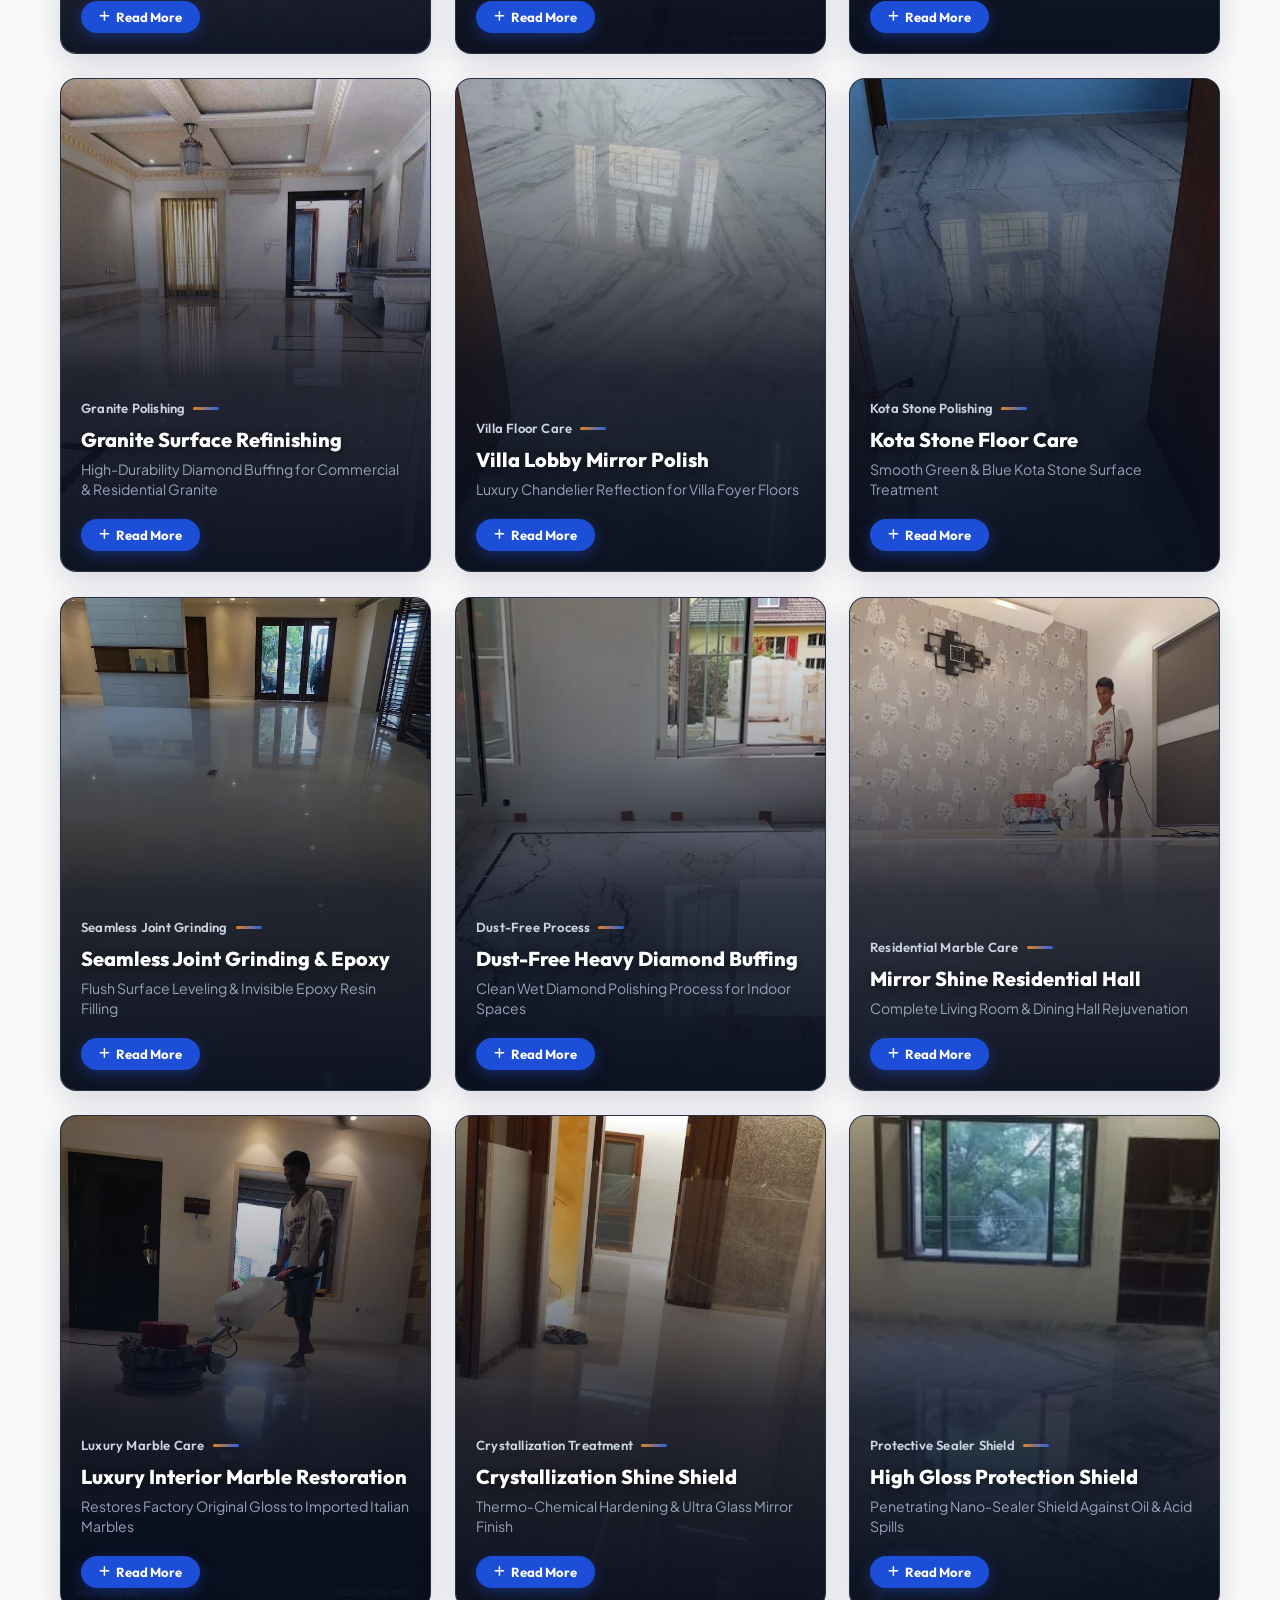
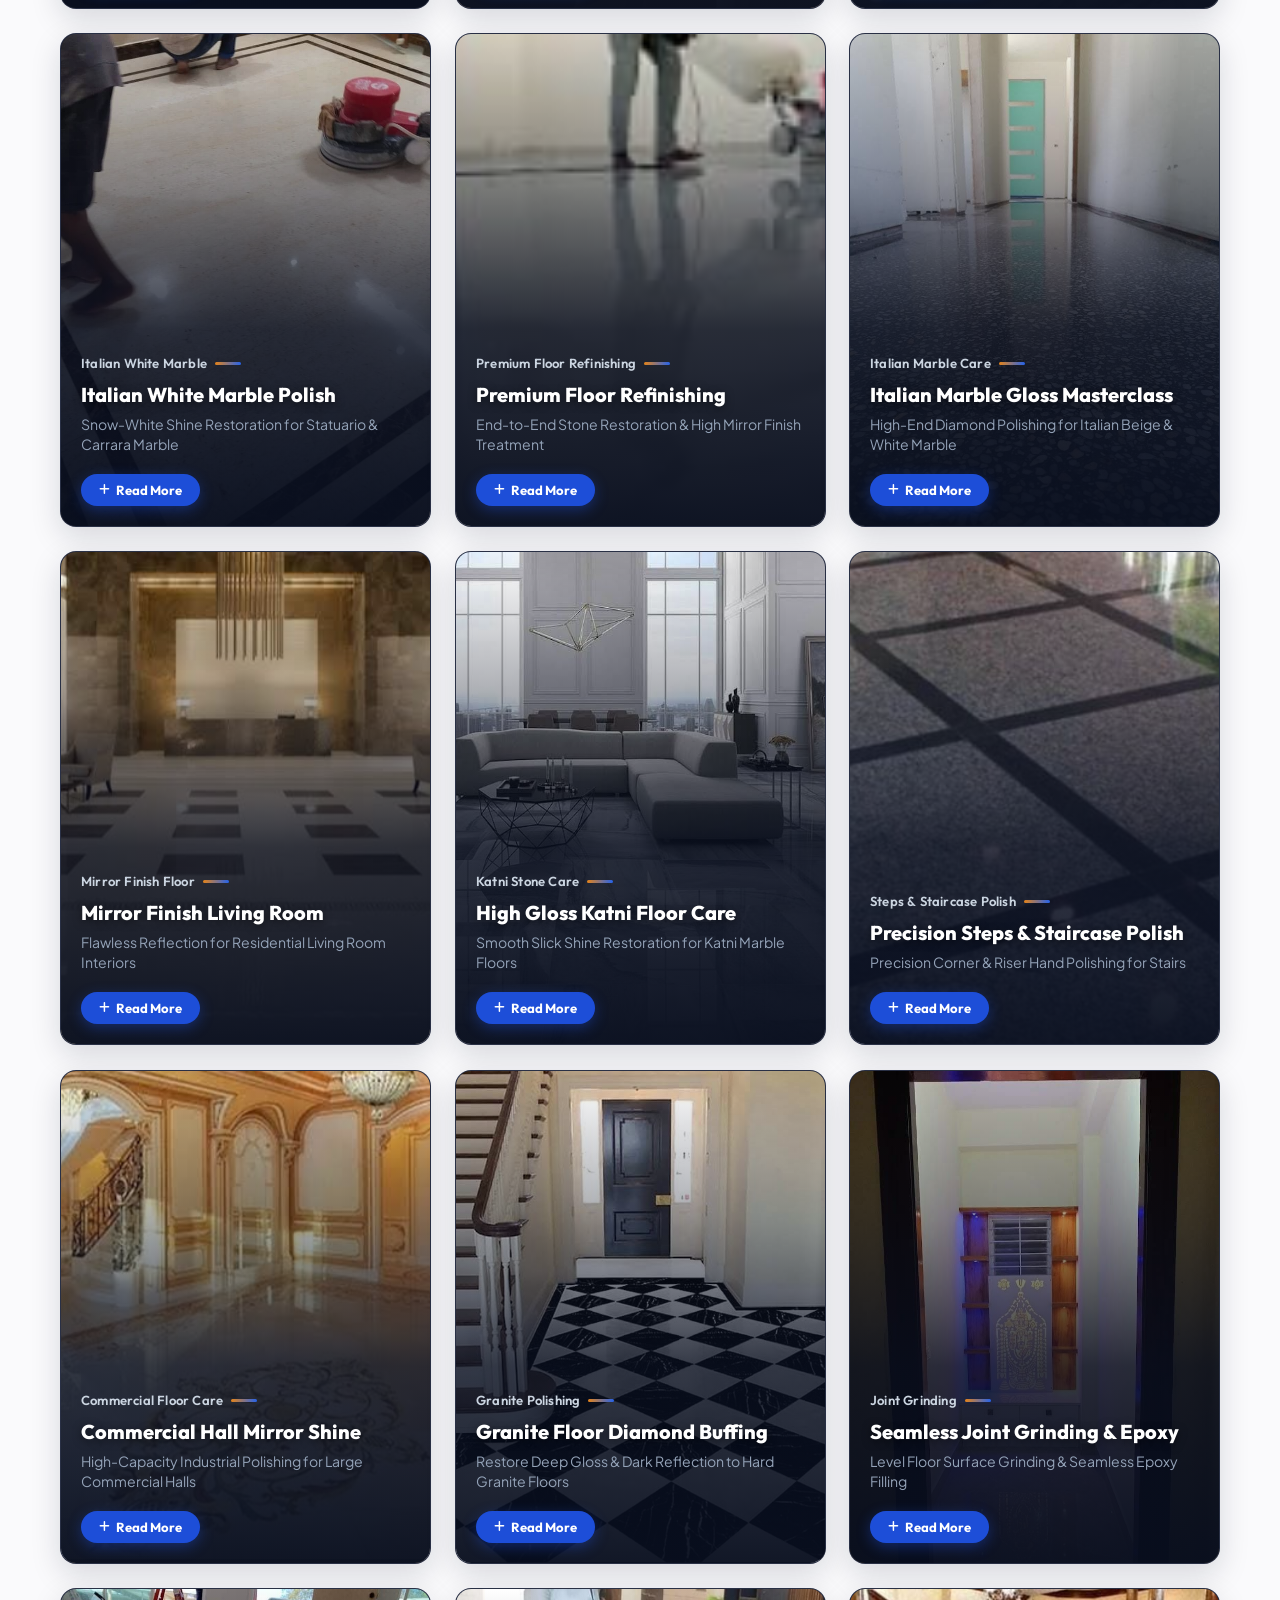
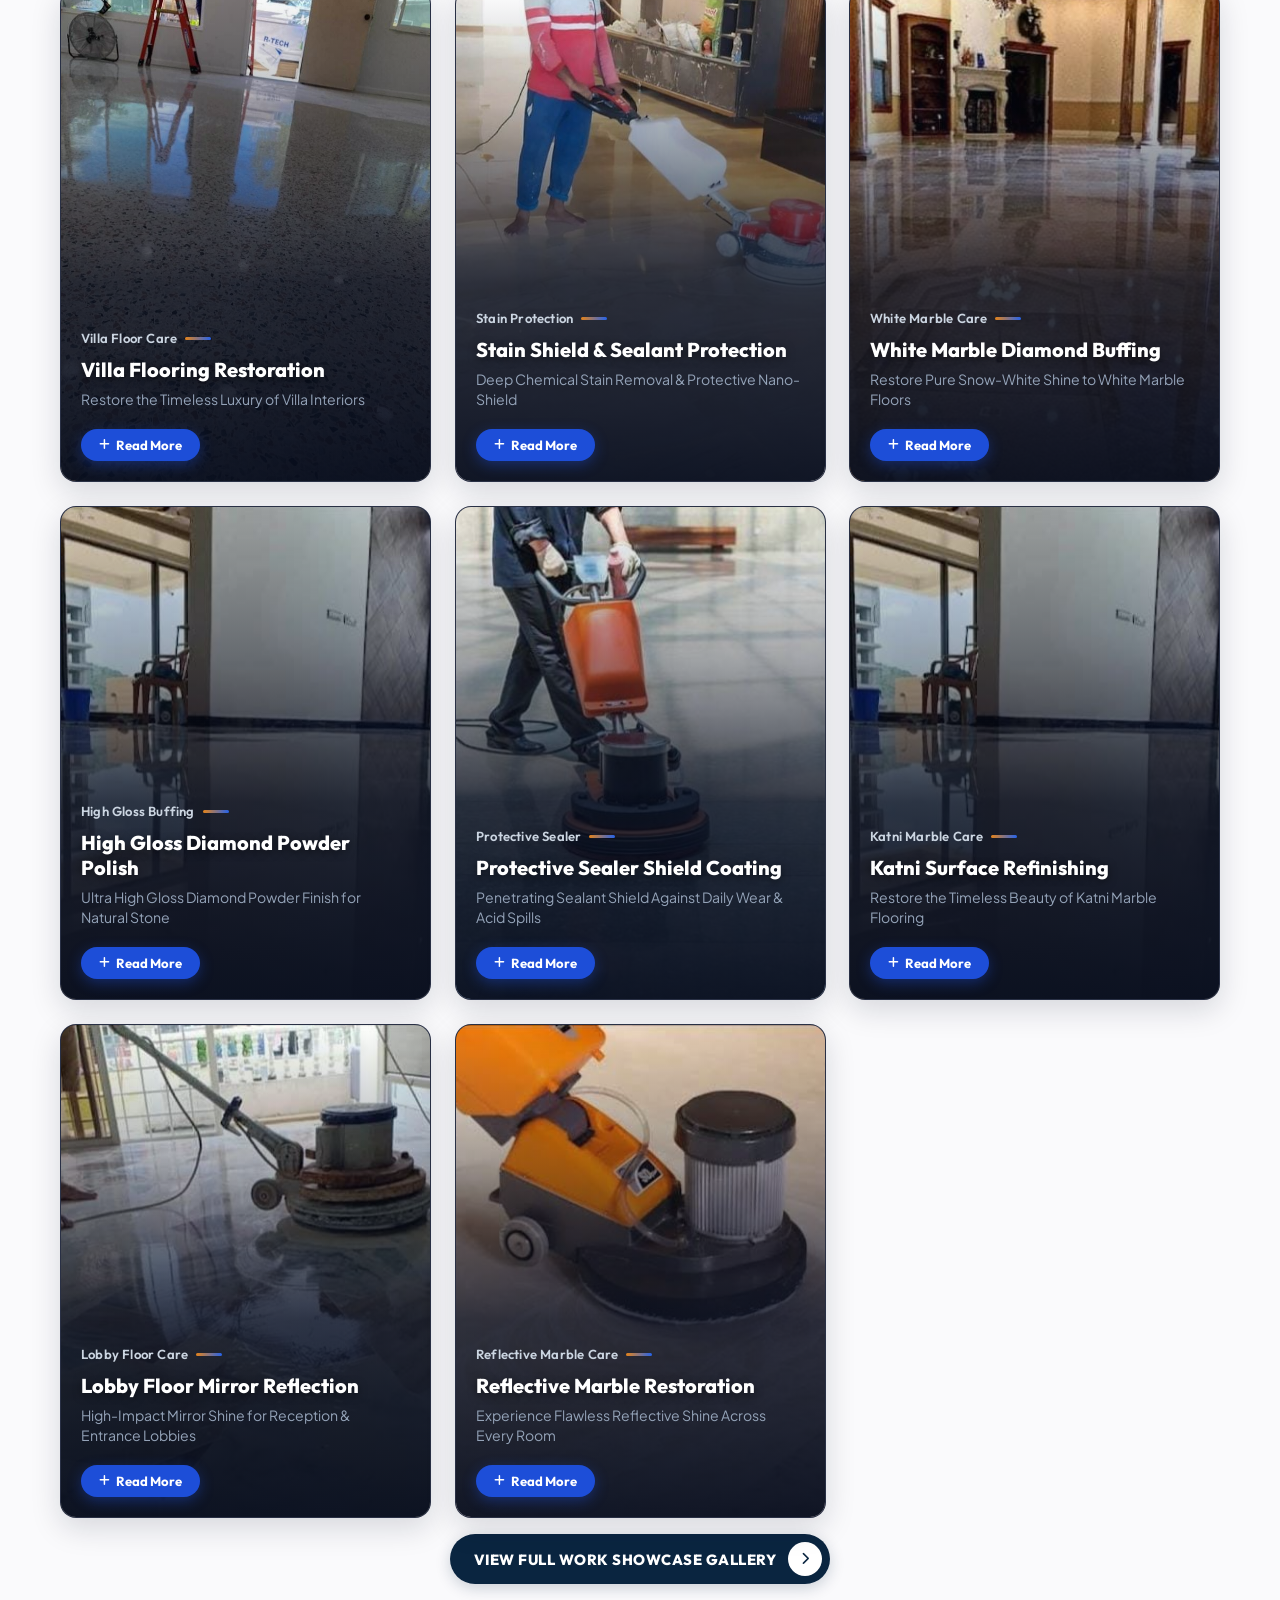
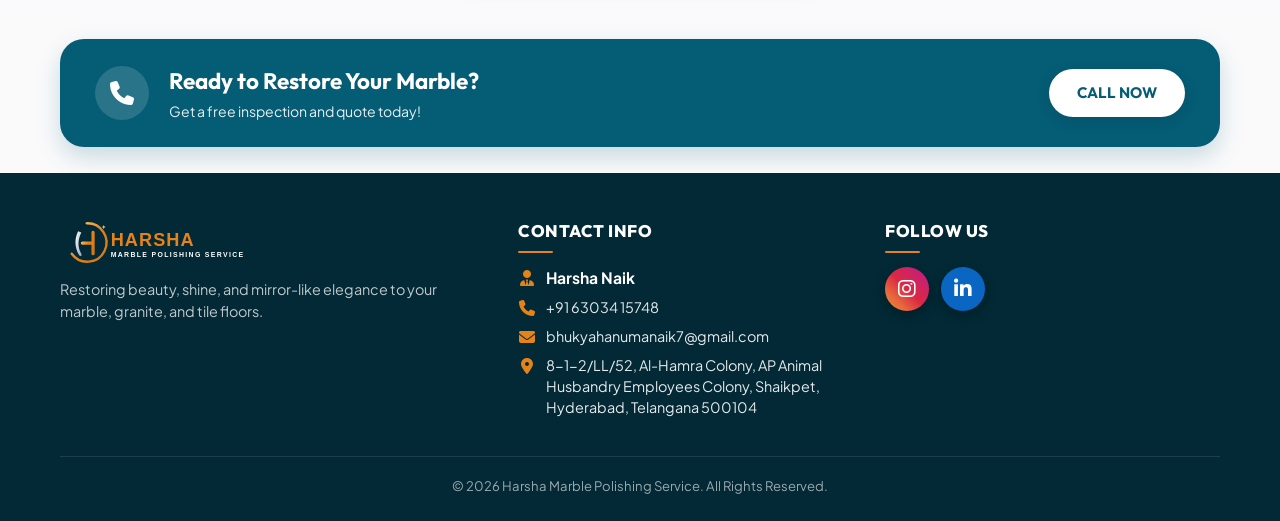
==== commit 9cbbfc09: "Add full business address to contact page and footers with responsive styling" ====
--- a/index.html
+++ b/index.html
@@ -561,6 +561,7 @@
                         <p class="owner-name"><i class="fa-solid fa-user-tie"></i> Harsha Naik</p>
                         <p><i class="fa-solid fa-phone"></i> <a href="tel:6303415748">+91 63034 15748</a></p>
                         <p><i class="fa-solid fa-envelope"></i> <a href="mailto:bhukyahanumanaik7@gmail.com">bhukyahanumanaik7@gmail.com</a></p>
+                        <p class="footer-address"><i class="fa-solid fa-location-dot"></i> <a href="https://maps.google.com/?q=8-1-2/LL/52,+Al-Hamra+Colony,+AP+Animal+Husbandry+Employees+Colony,+Shaikpet,+Hyderabad,+Telangana+500104" target="_blank" rel="noopener noreferrer">8-1-2/LL/52, Al-Hamra Colony, AP Animal Husbandry Employees Colony, Shaikpet, Hyderabad, Telangana 500104</a></p>
                     </div>
                 </div>
 
--- a/style.css
+++ b/style.css
@@ -2094,7 +2094,7 @@
 
 .info-card {
     display: flex;
-    align-items: center;
+    align-items: flex-start;
     gap: 12px;
     background: var(--color-white);
     padding: 14px 16px;
@@ -2113,6 +2113,7 @@
     align-items: center;
     justify-content: center;
     font-size: 1rem;
+    flex-shrink: 0;
 }
 
 .info-details {
@@ -2131,6 +2132,19 @@
     font-size: 0.95rem;
     font-weight: 700;
     color: var(--color-text-main);
+}
+
+.info-address-link {
+    font-size: 0.9rem;
+    font-weight: 600;
+    color: var(--color-text-main);
+    line-height: 1.4;
+    transition: var(--transition-fast);
+}
+
+.info-address-link:hover {
+    color: var(--color-accent);
+    text-decoration: underline;
 }
 
 .info-link:hover {
@@ -2261,9 +2275,10 @@
     color: rgba(255, 255, 255, 0.85);
     margin-bottom: 8px;
     display: flex;
-    align-items: center;
+    align-items: flex-start;
     justify-content: flex-start;
     gap: 10px;
+    line-height: 1.45;
 }
 
 .footer-contact-info a {
@@ -2281,6 +2296,8 @@
     font-size: 1rem;
     width: 18px;
     text-align: center;
+    flex-shrink: 0;
+    margin-top: 3px;
 }
 
 .owner-name {
